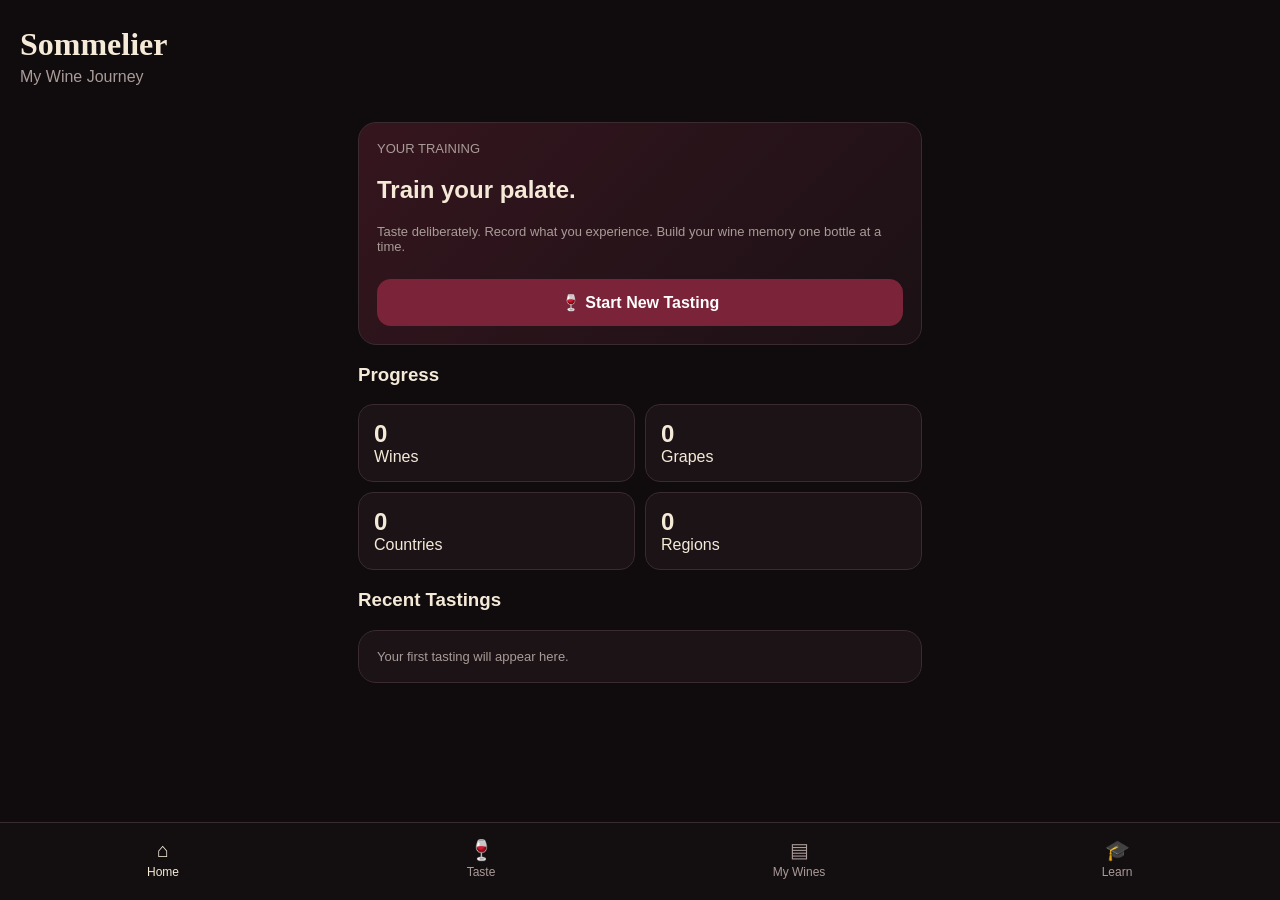
==== index.html @ 561cbd25 "Create Sommelier V0.1" ====
<!DOCTYPE html>
<html lang="en">
<head>
<meta charset="UTF-8">
<meta name="viewport" content="width=device-width, initial-scale=1.0">
<meta name="theme-color" content="#160d10">

<title>Sommelier</title>

<style>
:root {
  --bg:#100b0d;
  --card:#1b1316;
  --card2:#24191d;
  --wine:#7b2338;
  --wine2:#a13a55;
  --cream:#f5ead8;
  --muted:#a99b98;
  --line:#392b30;
  --green:#79966d;
}

* {
  box-sizing:border-box;
}

body {
  margin:0;
  font-family:Arial, sans-serif;
  background:var(--bg);
  color:var(--cream);
  padding-bottom:90px;
}

header {
  padding:26px 20px 12px;
}

h1 {
  margin:0;
  font-family:Georgia, serif;
  font-size:32px;
}

.subtitle {
  color:var(--muted);
  margin-top:5px;
}

.page {
  display:none;
  padding:10px 18px;
  max-width:600px;
  margin:auto;
}

.page.active {
  display:block;
}

.card {
  background:var(--card);
  border:1px solid var(--line);
  border-radius:18px;
  padding:18px;
  margin:14px 0;
}

.hero {
  background:linear-gradient(135deg,#35151e,#1b1115);
}

button {
  border:none;
  border-radius:14px;
  padding:14px 16px;
  font-size:16px;
  cursor:pointer;
}

.primary {
  width:100%;
  background:var(--wine);
  color:white;
  font-weight:bold;
  margin-top:12px;
}

.secondary {
  width:100%;
  background:var(--card2);
  color:var(--cream);
  border:1px solid var(--line);
  margin-top:8px;
}

.stats {
  display:grid;
  grid-template-columns:1fr 1fr;
  gap:10px;
}

.stat {
  background:var(--card);
  padding:15px;
  border-radius:15px;
  border:1px solid var(--line);
}

.stat strong {
  font-size:24px;
  display:block;
}

label {
  display:block;
  color:var(--muted);
  margin-top:14px;
  margin-bottom:6px;
  font-size:13px;
}

input, textarea, select {
  width:100%;
  padding:13px;
  background:#130e10;
  border:1px solid var(--line);
  color:var(--cream);
  border-radius:12px;
  font-size:16px;
}

textarea {
  min-height:80px;
}

.chips {
  display:flex;
  flex-wrap:wrap;
  gap:8px;
}

.chip {
  background:var(--card2);
  border:1px solid var(--line);
  color:var(--cream);
  padding:9px 12px;
  border-radius:30px;
  font-size:14px;
}

.chip.selected {
  background:var(--wine);
  border-color:var(--wine2);
}

.sectionTitle {
  font-family:Georgia,serif;
  font-size:23px;
  margin:15px 0 5px;
}

.small {
  color:var(--muted);
  font-size:13px;
}

.progress {
  display:flex;
  justify-content:space-between;
  font-size:11px;
  color:var(--muted);
  margin-bottom:14px;
}

.progress .current {
  color:var(--cream);
  font-weight:bold;
}

.step {
  display:none;
}

.step.active {
  display:block;
}

.navButtons {
  display:flex;
  gap:10px;
  margin-top:20px;
}

.navButtons button {
  flex:1;
}

.wineCard {
  padding:15px;
  border-bottom:1px solid var(--line);
}

.wineCard:last-child {
  border-bottom:none;
}

.rating {
  color:#e7c56a;
  letter-spacing:2px;
}

.bottomNav {
  position:fixed;
  bottom:0;
  left:0;
  right:0;
  background:#130e10;
  border-top:1px solid var(--line);
  display:grid;
  grid-template-columns:repeat(4,1fr);
  padding:8px 4px 14px;
  z-index:100;
}

.bottomNav button {
  background:none;
  color:var(--muted);
  padding:7px 2px;
  font-size:12px;
}

.bottomNav button.active {
  color:var(--cream);
}

.icon {
  display:block;
  font-size:20px;
  margin-bottom:3px;
}

.learnItem {
  background:var(--card);
  border:1px solid var(--line);
  padding:16px;
  border-radius:14px;
  margin:10px 0;
}

details summary {
  cursor:pointer;
  font-weight:bold;
}

details p {
  color:#d3c6c2;
  line-height:1.5;
}

hr {
  border:0;
  border-top:1px solid var(--line);
  margin:20px 0;
}
</style>
</head>

<body>

<header>
  <h1>Sommelier</h1>
  <div class="subtitle">My Wine Journey</div>
</header>

<!-- HOME -->

<section id="home" class="page active">

  <div class="card hero">
    <div class="small">YOUR TRAINING</div>
    <h2>Train your palate.</h2>
    <p class="small">
      Taste deliberately. Record what you experience.
      Build your wine memory one bottle at a time.
    </p>

    <button class="primary" onclick="startTasting()">
      🍷 Start New Tasting
    </button>
  </div>

  <h3>Progress</h3>

  <div class="stats">
    <div class="stat">
      <strong id="wineCount">0</strong>
      Wines
    </div>

    <div class="stat">
      <strong id="grapeCount">0</strong>
      Grapes
    </div>

    <div class="stat">
      <strong id="countryCount">0</strong>
      Countries
    </div>

    <div class="stat">
      <strong id="regionCount">0</strong>
      Regions
    </div>
  </div>

  <h3>Recent Tastings</h3>

  <div id="recentWines" class="card">
    <div class="small">Your first tasting will appear here.</div>
  </div>

</section>

<!-- TASTING -->

<section id="tasting" class="page">

<div class="progress">
  <span id="p0">Bottle</span>
  <span id="p1">Look</span>
  <span id="p2">Nose</span>
  <span id="p3">Palate</span>
  <span id="p4">Conclusion</span>
</div>

<!-- STEP 0 -->

<div class="step" id="step0">

<div class="sectionTitle">The Bottle</div>
<p class="small">Record what you know about the wine.</p>

<label>Wine Name</label>
<input id="wineName">

<label>Producer</label>
<input id="producer">

<label>Vintage</label>
<input id="vintage" inputmode="numeric">

<label>Country</label>
<input id="country">

<label>Region</label>
<input id="region">

<label>Grape Variety</label>
<input id="grape">

<label>Price</label>
<input id="price">

<label>Date Tasted</label>
<input id="date" type="date">

<div class="navButtons">
<button class="primary" onclick="nextStep()">Continue →</button>
</div>

</div>

<!-- LOOK -->

<div class="step" id="step1">

<div class="sectionTitle">Look 👁️</div>
<p class="small">Use a white background and tilt the glass.</p>

<label>Wine Type</label>
<div class="chips" data-field="type">
<button class="chip">Red</button>
<button class="chip">White</button>
<button class="chip">Rosé</button>
</div>

<label>Clarity</label>
<div class="chips" data-field="clarity">
<button class="chip">Clear</button>
<button class="chip">Hazy</button>
</div>

<label>Intensity</label>
<div class="chips" data-field="appearanceIntensity">
<button class="chip">Pale</button>
<button class="chip">Medium</button>
<button class="chip">Deep</button>
</div>

<label>Colour</label>
<input id="colour" placeholder="Ruby, garnet, lemon, gold...">

<label>Your observations</label>
<textarea id="lookNotes"></textarea>

<div class="navButtons">
<button class="secondary" onclick="previousStep()">← Back</button>
<button class="primary" onclick="nextStep()">Nose →</button>
</div>

</div>

<!-- NOSE -->

<div class="step" id="step2">

<div class="sectionTitle">Nose 👃</div>

<p class="small">
Smell before swirling. Then swirl and smell again.
Work broad → specific.
</p>

<label>Condition</label>
<div class="chips" data-field="condition">
<button class="chip">Clean</button>
<button class="chip">Fault suspected</button>
</div>

<label>Aroma Intensity</label>
<div class="chips" data-field="noseIntensity">
<button class="chip">Light</button>
<button class="chip">Medium</button>
<button class="chip">Pronounced</button>
</div>

<hr>

<details open class="learnItem">
<summary>🍋 Citrus</summary>
<div class="chips multi">
<button class="chip">Lemon</button>
<button class="chip">Lime</button>
<button class="chip">Grapefruit</button>
<button class="chip">Orange</button>
</div>
</details>

<details class="learnItem">
<summary>🍎 Green Fruit</summary>
<div class="chips multi">
<button class="chip">Apple</button>
<button class="chip">Pear</button>
<button class="chip">Gooseberry</button>
</div>
</details>

<details class="learnItem">
<summary>🍑 Stone Fruit</summary>
<div class="chips multi">
<button class="chip">Peach</button>
<button class="chip">Apricot</button>
<button class="chip">Nectarine</button>
</div>
</details>

<details class="learnItem">
<summary>🥭 Tropical Fruit</summary>
<div class="chips multi">
<button class="chip">Pineapple</button>
<button class="chip">Mango</button>
<button class="chip">Passion Fruit</button>
<button class="chip">Banana</button>
</div>
</details>

<details class="learnItem">
<summary>🍓 Red Fruit</summary>
<div class="chips multi">
<button class="chip">Strawberry</button>
<button class="chip">Raspberry</button>
<button class="chip">Red Cherry</button>
<button class="chip">Cranberry</button>
</div>
</details>

<details class="learnItem">
<summary>🫐 Black Fruit</summary>
<div class="chips multi">
<button class="chip">Blackberry</button>
<button class="chip">Black Cherry</button>
<button class="chip">Blackcurrant</button>
<button class="chip">Plum</button>
</div>
</details>

<details class="learnItem">
<summary>🌹 Floral</summary>
<div class="chips multi">
<button class="chip">Blossom</button>
<button class="chip">Rose</button>
<button class="chip">Violet</button>
</div>
</details>

<details class="learnItem">
<summary>🌿 Herbal / Vegetal</summary>
<div class="chips multi">
<button class="chip">Grass</button>
<button class="chip">Mint</button>
<button class="chip">Eucalyptus</button>
<button class="chip">Bell Pepper</button>
</div>
</details>

<details class="learnItem">
<summary>🪵 Oak / Spice</summary>
<div class="chips multi">
<button class="chip">Vanilla</button>
<button class="chip">Toast</button>
<button class="chip">Cedar</button>
<button class="chip">Smoke</button>
<button class="chip">Coconut</button>
<button class="chip">Pepper</button>
<button class="chip">Clove</button>
</div>
</details>

<label>Additional aromas</label>
<input id="customAromas" placeholder="Leather, tobacco, mushroom...">

<div class="navButtons">
<button class="secondary" onclick="previousStep()">← Look</button>
<button class="primary" onclick="nextStep()">Palate →</button>
</div>

</div>

<!-- PALATE -->

<div class="step" id="step3">

<div class="sectionTitle">Palate 👅</div>

<p class="small">
Take a small sip and move the wine around your mouth.
Focus on structure before flavour.
</p>

<div id="palateFields"></div>

<label>Flavours / Notes</label>
<textarea id="palateNotes"></textarea>

<div class="navButtons">
<button class="secondary" onclick="previousStep()">← Nose</button>
<button class="primary" onclick="nextStep()">Conclusion →</button>
</div>

</div>

<!-- CONCLUSION -->

<div class="step" id="step4">

<div class="sectionTitle">Conclusion 🎓</div>

<label>Food Pairing</label>
<input id="pairing" placeholder="What would you serve with it?">

<label>Why does the pairing work?</label>
<textarea id="pairingWhy"></textarea>

<label>What 2–3 clues would help you recognize this wine again?</label>
<textarea id="memoryClues"></textarea>

<label>Personal Rating</label>

<div class="chips" data-field="rating">
<button class="chip">1</button>
<button class="chip">2</button>
<button class="chip">3</button>
<button class="chip">4</button>
<button class="chip">5</button>
</div>

<label>Would you buy it again?</label>

<div class="chips" data-field="buyAgain">
<button class="chip">Yes</button>
<button class="chip">Maybe</button>
<button class="chip">No</button>
</div>

<label>Final Notes</label>
<textarea id="finalNotes"></textarea>

<div class="navButtons">
<button class="secondary" onclick="previousStep()">← Palate</button>
<button class="primary" onclick="saveTasting()">Save Tasting ✓</button>
</div>

</div>

</section>

<!-- MY WINES -->

<section id="wines" class="page">

<div class="sectionTitle">My Wines</div>

<input id="searchWine"
placeholder="Search wines..."
oninput="renderWines()">

<div id="wineList" class="card"></div>

</section>

<!-- LEARN -->

<section id="learn" class="page">

<div class="sectionTitle">Learn</div>
<p class="small">Your pocket sommelier reference.</p>

<details class="learnItem">
<summary>👁️ Appearance Guide</summary>
<p>
White: Lemon-green → Lemon → Gold → Amber → Brown
</p>
<p>
Red: Purple → Ruby → Garnet → Tawny → Brown
</p>
<p>
Rosé: Pink → Salmon → Orange
</p>
</details>

<details class="learnItem">
<summary>👃 How to Smell Wine</summary>
<p>
Smell first without swirling. Then swirl gently and smell again.
Start broad: fruit, floral, herbal, spice, oak, earth.
Only then become specific.
</p>
</details>

<details class="learnItem">
<summary>👅 Acidity</summary>
<p>
Acidity creates freshness and makes your mouth water.
Pay attention to salivation after swallowing or spitting.
</p>
</details>

<details class="learnItem">
<summary>🍂 Tannin</summary>
<p>
Tannin creates a drying or gripping sensation on your gums,
tongue and cheeks. It is especially important in red wine.
</p>
</details>

<details class="learnItem">
<summary>⚖️ Body</summary>
<p>
Body is the overall weight and texture of wine.
Think of the difference between skim milk, whole milk and cream.
</p>
</details>

<details class="learnItem">
<summary>🍽️ Food Pairing</summary>
<p>
Acidic food generally needs an equally acidic wine.
Sweet wine should generally be at least as sweet as the dessert.
Salt can soften the perception of tannin.
High alcohol can intensify spicy heat.
</p>
</details>

<details class="learnItem">
<summary>🎯 Training Rule</summary>
<p>
Taste first. Write your observations.
Only afterward research the wine.
Never let someone else's tasting notes tell you what you should smell.
</p>
</details>

</section>

<!-- NAV -->

<nav class="bottomNav">

<button onclick="showPage('home',this)" class="active">
<span class="icon">⌂</span>
Home
</button>

<button onclick="startTasting()">
<span class="icon">🍷</span>
Taste
</button>

<button onclick="showPage('wines',this)">
<span class="icon">▤</span>
My Wines
</button>

<button onclick="showPage('learn',this)">
<span class="icon">🎓</span>
Learn
</button>

</nav>

<script>

let currentStep = 0;
let selections = {};
let aromas = [];

const palateOptions = {
  Sweetness:["Dry","Off-dry","Medium","Sweet"],
  Acidity:["Low","Medium-","Medium","Medium+","High"],
  Tannin:["Low","Medium-","Medium","Medium+","High"],
  Alcohol:["Low","Medium","High"],
  Body:["Light","Medium-","Medium","Medium+","Full"],
  "Flavor Intensity":["Light","Medium","Pronounced"],
  Finish:["Short","Medium","Long"]
};

function buildPalate(){

  const container = document.getElementById("palateFields");

  Object.entries(palateOptions).forEach(([field,options])=>{

    const label = document.createElement("label");
    label.textContent = field;

    const chips = document.createElement("div");
    chips.className = "chips";
    chips.dataset.field = field;

    options.forEach(option=>{

      const button = document.createElement("button");

      button.className = "chip";
      button.textContent = option;

      chips.appendChild(button);

    });

    container.appendChild(label);
    container.appendChild(chips);

  });

}

buildPalate();

document.addEventListener("click",function(e){

  if(!e.target.classList.contains("chip")) return;

  e.preventDefault();

  const chip = e.target;
  const group = chip.parentElement;

  if(group.classList.contains("multi")){

    chip.classList.toggle("selected");

    const value = chip.textContent;

    if(chip.classList.contains("selected")){
      if(!aromas.includes(value)) aromas.push(value);
    } else {
      aromas = aromas.filter(a=>a!==value);
    }

  } else {

    group.querySelectorAll(".chip").forEach(c=>{
      c.classList.remove("selected");
    });

    chip.classList.add("selected");

    if(group.dataset.field){
      selections[group.dataset.field] = chip.textContent;
    }

  }

});

function showPage(id,button){

  document.querySelectorAll(".page").forEach(p=>{
    p.classList.remove("active");
  });

  document.getElementById(id).classList.add("active");

  document.querySelectorAll(".bottomNav button").forEach(b=>{
    b.classList.remove("active");
  });

  if(button) button.classList.add("active");

  if(id==="wines") renderWines();

  window.scrollTo(0,0);
}

function startTasting(){

  showPage("tasting");

  currentStep = 0;

  showStep();

}

function showStep(){

  document.querySelectorAll(".step").forEach(s=>{
    s.classList.remove("active");
  });

  document.getElementById("step"+currentStep).classList.add("active");

  for(let i=0;i<5;i++){
    document.getElementById("p"+i).classList.remove("current");
  }

  document.getElementById("p"+currentStep).classList.add("current");

  window.scrollTo(0,0);
}

function nextStep(){

  if(currentStep<4){
    currentStep++;
    showStep();
  }

}

function previousStep(){

  if(currentStep>0){
    currentStep--;
    showStep();
  }

}

function value(id){
  return document.getElementById(id)?.value || "";
}

function saveTasting(){

  const wine = {

    id:Date.now(),

    wine:value("wineName"),
    producer:value("producer"),
    vintage:value("vintage"),
    country:value("country"),
    region:value("region"),
    grape:value("grape"),
    price:value("price"),

    type:selections.type || "",
    clarity:selections.clarity || "",
    appearanceIntensity:selections.appearanceIntensity || "",
    colour:value("colour"),

    condition:selections.condition || "",
    noseIntensity:selections.noseIntensity || "",

    aromas:[...aromas],

    sweetness:selections.Sweetness || "",
    acidity:selections.Acidity || "",
    tannin:selections.Tannin || "",
    alcohol:selections.Alcohol || "",
    body:selections.Body || "",
    finish:selections.Finish || "",

    pairing:value("pairing"),
    pairingWhy:value("pairingWhy"),
    memory:value("memoryClues"),

    rating:selections.rating || "",
    buyAgain:selections.buyAgain || "",

    notes:value("finalNotes"),

    date:value("date") || new Date().toISOString().slice(0,10)

  };

  const wines = JSON.parse(localStorage.getItem("sommelierWines") || "[]");

  wines.unshift(wine);

  localStorage.setItem("sommelierWines",JSON.stringify(wines));

  alert("🍷 Tasting saved!");

  resetTasting();

  updateDashboard();

  showPage("wines");

}

function resetTasting(){

  document.querySelectorAll("input,textarea").forEach(i=>{
    if(i.id!=="searchWine") i.value="";
  });

  document.querySelectorAll(".chip").forEach(c=>{
    c.classList.remove("selected");
  });

  selections={};
  aromas=[];

}

function renderWines(){

  const wines = JSON.parse(localStorage.getItem("sommelierWines") || "[]");

  const search = (document.getElementById("searchWine")?.value || "").toLowerCase();

  const filtered = wines.filter(w=>
    JSON.stringify(w).toLowerCase().includes(search)
  );

  const list = document.getElementById("wineList");

  if(!filtered.length){

    list.innerHTML =
    '<div class="small">No wines recorded yet.</div>';

    return;

  }

  list.innerHTML = filtered.map(w=>`

  <div class="wineCard">

    <strong>${w.wine || "Unnamed Wine"}</strong>

    <div class="small">
    ${w.producer || ""}
    ${w.vintage ? " • "+w.vintage : ""}
    </div>

    <div class="small">
    ${w.country || ""}
    ${w.region ? " • "+w.region : ""}
    </div>

    <div class="small">
    ${w.grape || ""}
    </div>

    <div class="rating">
    ${"★".repeat(Number(w.rating)||0)}
    </div>

  </div>

  `).join("");

}

function updateDashboard(){

  const wines = JSON.parse(localStorage.getItem("sommelierWines") || "[]");

  document.getElementById("wineCount").textContent = wines.length;

  document.getElementById("grapeCount").textContent =
  new Set(wines.map(w=>w.grape).filter(Boolean)).size;

  document.getElementById("countryCount").textContent =
  new Set(wines.map(w=>w.country).filter(Boolean)).size;

  document.getElementById("regionCount").textContent =
  new Set(wines.map(w=>w.region).filter(Boolean)).size;

  const recent = wines.slice(0,3);

  const container = document.getElementById("recentWines");

  if(!recent.length) return;

  container.innerHTML = recent.map(w=>`

  <div class="wineCard">

  <strong>${w.wine || "Unnamed Wine"}</strong>

  <div class="small">
  ${w.producer || ""}
  ${w.vintage ? " • "+w.vintage : ""}
  </div>

  </div>

  `).join("");

}

updateDashboard();

document.getElementById("date").value =
new Date().toISOString().slice(0,10);

</script>

</body
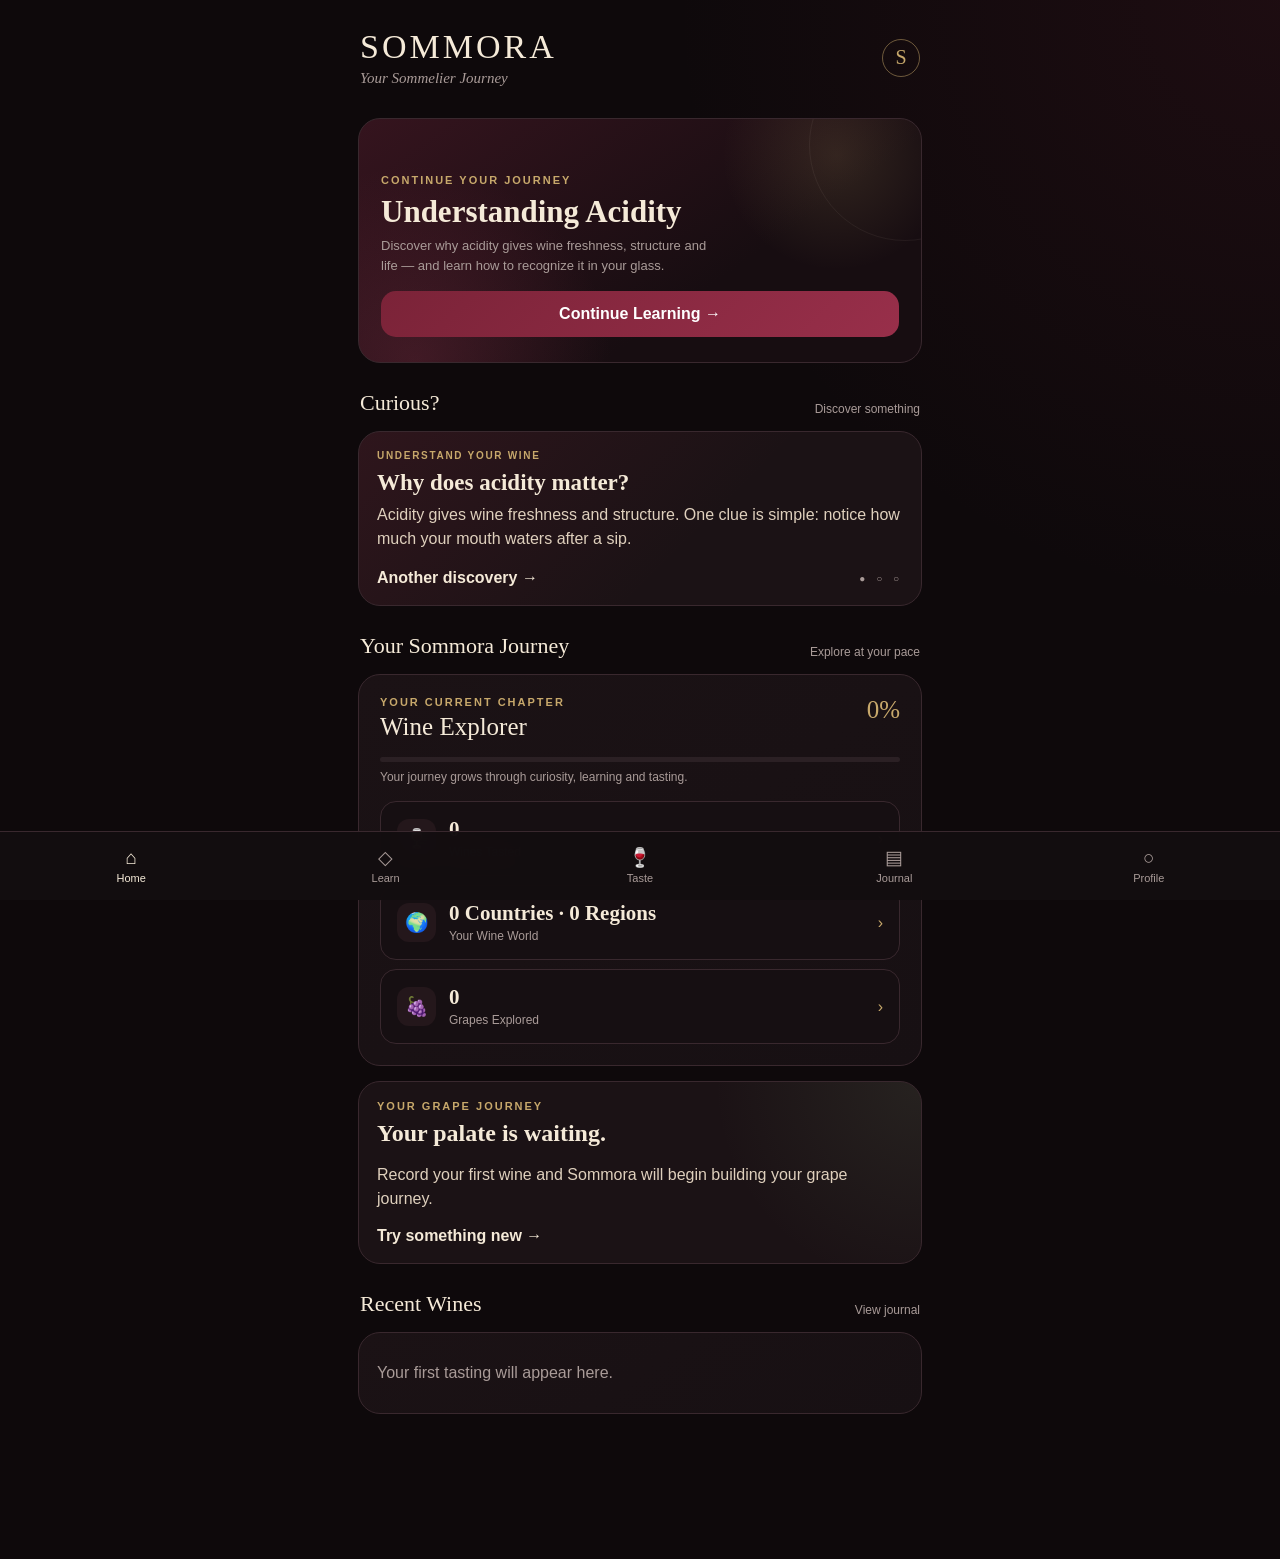
==== commit d65b46b6: "v.02 home redesign" ====
--- a/index.html
+++ b/index.html
@@ -2,117 +2,384 @@
 <html lang="en">
 <head>
 <meta charset="UTF-8">
-<meta name="viewport" content="width=device-width, initial-scale=1.0">
-<meta name="theme-color" content="#160d10">
-
-<title>Sommelier</title>
+<meta name="viewport" content="width=device-width, initial-scale=1.0, viewport-fit=cover">
+<meta name="theme-color" content="#0e090b">
+
+<title>Sommora — Your Sommelier Journey</title>
 
 <style>
-:root {
-  --bg:#100b0d;
-  --card:#1b1316;
-  --card2:#24191d;
+:root{
+  --bg:#0e090b;
+  --bg2:#160d10;
+  --card:#1b1215;
+  --card2:#24171b;
   --wine:#7b2338;
-  --wine2:#a13a55;
+  --wine2:#a33b56;
   --cream:#f5ead8;
+  --cream2:#dfd0bd;
   --muted:#a99b98;
-  --line:#392b30;
+  --line:#39282e;
+  --gold:#c7a86b;
   --green:#79966d;
 }
 
-* {
+*{
   box-sizing:border-box;
-}
-
-body {
+  -webkit-tap-highlight-color:transparent;
+}
+
+html{
+  scroll-behavior:smooth;
+}
+
+body{
   margin:0;
-  font-family:Arial, sans-serif;
-  background:var(--bg);
+  font-family:Arial,sans-serif;
+  background:
+    radial-gradient(circle at top right,rgba(123,35,56,.14),transparent 30%),
+    var(--bg);
   color:var(--cream);
-  padding-bottom:90px;
-}
-
-header {
-  padding:26px 20px 12px;
-}
-
-h1 {
-  margin:0;
-  font-family:Georgia, serif;
-  font-size:32px;
-}
-
-.subtitle {
-  color:var(--muted);
-  margin-top:5px;
-}
-
-.page {
-  display:none;
-  padding:10px 18px;
+  padding-bottom:105px;
+}
+
+button,input,textarea,select{
+  font:inherit;
+}
+
+button{
+  cursor:pointer;
+}
+
+header{
   max-width:600px;
   margin:auto;
-}
-
-.page.active {
+  padding:28px 20px 8px;
+}
+
+.brand{
+  display:flex;
+  justify-content:space-between;
+  align-items:center;
+}
+
+.brandName{
+  margin:0;
+  font-family:Georgia,serif;
+  font-size:34px;
+  font-weight:500;
+  letter-spacing:3px;
+}
+
+.brandMark{
+  width:38px;
+  height:38px;
+  border-radius:50%;
+  border:1px solid rgba(199,168,107,.5);
+  display:flex;
+  align-items:center;
+  justify-content:center;
+  color:var(--gold);
+  font-family:Georgia,serif;
+  font-size:20px;
+}
+
+.subtitle{
+  color:var(--muted);
+  margin-top:4px;
+  font-family:Georgia,serif;
+  font-style:italic;
+  font-size:15px;
+}
+
+.page{
+  display:none;
+  padding:8px 18px 25px;
+  max-width:600px;
+  margin:auto;
+}
+
+.page.active{
   display:block;
 }
 
-.card {
-  background:var(--card);
+.card{
+  background:linear-gradient(145deg,var(--card),#171013);
   border:1px solid var(--line);
-  border-radius:18px;
+  border-radius:22px;
   padding:18px;
-  margin:14px 0;
-}
-
-.hero {
-  background:linear-gradient(135deg,#35151e,#1b1115);
-}
-
-button {
+  margin:15px 0;
+}
+
+.hero{
+  position:relative;
+  overflow:hidden;
+  min-height:245px;
+  padding:25px 22px;
+  display:flex;
+  flex-direction:column;
+  justify-content:flex-end;
+  background:
+    radial-gradient(circle at 85% 15%,rgba(199,168,107,.15),transparent 22%),
+    radial-gradient(circle at 10% 100%,rgba(161,58,85,.25),transparent 35%),
+    linear-gradient(145deg,#35141e,#170d11 65%);
+}
+
+.hero:after{
+  content:"";
+  position:absolute;
+  width:190px;
+  height:190px;
+  border:1px solid rgba(245,234,216,.06);
+  border-radius:50%;
+  right:-80px;
+  top:-70px;
+}
+
+.eyebrow{
+  color:var(--gold);
+  font-size:11px;
+  letter-spacing:2px;
+  text-transform:uppercase;
+  font-weight:bold;
+}
+
+.hero h2{
+  font-family:Georgia,serif;
+  font-size:31px;
+  line-height:1.08;
+  margin:9px 0 8px;
+  max-width:310px;
+}
+
+.hero p{
+  max-width:330px;
+  line-height:1.5;
+  margin:0;
+}
+
+.primary{
   border:none;
-  border-radius:14px;
-  padding:14px 16px;
-  font-size:16px;
-  cursor:pointer;
-}
-
-.primary {
   width:100%;
-  background:var(--wine);
+  background:linear-gradient(135deg,var(--wine),#982f4a);
   color:white;
   font-weight:bold;
-  margin-top:12px;
-}
-
-.secondary {
+  border-radius:15px;
+  padding:14px 16px;
+  margin-top:16px;
+}
+
+.secondary{
+  border:1px solid var(--line);
   width:100%;
   background:var(--card2);
   color:var(--cream);
+  border-radius:15px;
+  padding:14px 16px;
+  margin-top:9px;
+}
+
+.textButton{
+  border:0;
+  background:none;
+  color:var(--cream);
+  padding:0;
+  font-weight:bold;
+}
+
+.sectionHeading{
+  display:flex;
+  justify-content:space-between;
+  align-items:flex-end;
+  margin:27px 2px 10px;
+}
+
+.sectionHeading h3{
+  font-family:Georgia,serif;
+  font-size:22px;
+  font-weight:500;
+  margin:0;
+}
+
+.sectionHeading span{
+  color:var(--muted);
+  font-size:12px;
+}
+
+.curiosityCard{
+  position:relative;
+  overflow:hidden;
+  background:
+    linear-gradient(135deg,rgba(123,35,56,.20),transparent 60%),
+    var(--card);
+}
+
+.curiosityType{
+  color:var(--gold);
+  text-transform:uppercase;
+  letter-spacing:1.7px;
+  font-size:10px;
+  font-weight:bold;
+}
+
+.curiosityCard h3{
+  font-family:Georgia,serif;
+  font-size:23px;
+  margin:9px 0 7px;
+}
+
+.curiosityCard p{
+  color:var(--cream2);
+  line-height:1.5;
+  margin:0;
+}
+
+.curiosityFooter{
+  display:flex;
+  justify-content:space-between;
+  align-items:center;
+  margin-top:18px;
+}
+
+.curiosityDots{
+  color:var(--muted);
+  letter-spacing:4px;
+  font-size:10px;
+}
+
+.journeyCard{
+  padding:21px;
+}
+
+.levelRow{
+  display:flex;
+  justify-content:space-between;
+  align-items:flex-start;
+  gap:15px;
+}
+
+.levelName{
+  font-family:Georgia,serif;
+  font-size:25px;
+  margin-top:5px;
+}
+
+.levelPercent{
+  color:var(--gold);
+  font-family:Georgia,serif;
+  font-size:25px;
+}
+
+.progressBar{
+  height:5px;
+  background:#2b2024;
+  border-radius:10px;
+  overflow:hidden;
+  margin:16px 0 8px;
+}
+
+.progressFill{
+  height:100%;
+  background:linear-gradient(90deg,var(--wine),var(--gold));
+  width:0%;
+  border-radius:10px;
+  transition:.4s;
+}
+
+.journeyHint{
+  color:var(--muted);
+  font-size:12px;
+}
+
+.journeyStats{
+  display:grid;
+  grid-template-columns:1fr;
+  gap:9px;
+  margin-top:17px;
+}
+
+.journeyStat{
+  display:flex;
+  align-items:center;
+  justify-content:space-between;
+  text-align:left;
+  background:#160f12;
+  color:var(--cream);
   border:1px solid var(--line);
-  margin-top:8px;
-}
-
-.stats {
-  display:grid;
-  grid-template-columns:1fr 1fr;
-  gap:10px;
-}
-
-.stat {
-  background:var(--card);
-  padding:15px;
-  border-radius:15px;
-  border:1px solid var(--line);
-}
-
-.stat strong {
+  border-radius:16px;
+  padding:15px 16px;
+}
+
+.statLeft{
+  display:flex;
+  align-items:center;
+  gap:13px;
+}
+
+.statIcon{
+  width:39px;
+  height:39px;
+  display:flex;
+  align-items:center;
+  justify-content:center;
+  border-radius:12px;
+  background:var(--card2);
+  font-size:19px;
+}
+
+.statNumber{
+  display:block;
+  font-family:Georgia,serif;
+  font-size:21px;
+}
+
+.statLabel{
+  color:var(--muted);
+  font-size:12px;
+  margin-top:2px;
+}
+
+.statArrow{
+  color:var(--gold);
+}
+
+.grapeJourney{
+  background:
+    radial-gradient(circle at 100% 0,rgba(121,150,109,.12),transparent 35%),
+    var(--card);
+}
+
+.grapeJourney h3{
+  font-family:Georgia,serif;
   font-size:24px;
-  display:block;
-}
-
-label {
+  margin:8px 0;
+}
+
+.grapeJourney p{
+  color:var(--cream2);
+  line-height:1.5;
+}
+
+.recentRow{
+  padding:14px 0;
+  border-bottom:1px solid var(--line);
+}
+
+.recentRow:last-child{
+  border-bottom:none;
+}
+
+.small{
+  color:var(--muted);
+  font-size:13px;
+}
+
+.sectionTitle{
+  font-family:Georgia,serif;
+  font-size:27px;
+  margin:15px 0 5px;
+}
+
+label{
   display:block;
   color:var(--muted);
   margin-top:14px;
@@ -120,7 +387,7 @@
   font-size:13px;
 }
 
-input, textarea, select {
+input,textarea,select{
   width:100%;
   padding:13px;
   background:#130e10;
@@ -130,17 +397,17 @@
   font-size:16px;
 }
 
-textarea {
+textarea{
   min-height:80px;
 }
 
-.chips {
+.chips{
   display:flex;
   flex-wrap:wrap;
   gap:8px;
 }
 
-.chip {
+.chip{
   background:var(--card2);
   border:1px solid var(--line);
   color:var(--cream);
@@ -149,23 +416,12 @@
   font-size:14px;
 }
 
-.chip.selected {
+.chip.selected{
   background:var(--wine);
   border-color:var(--wine2);
 }
 
-.sectionTitle {
-  font-family:Georgia,serif;
-  font-size:23px;
-  margin:15px 0 5px;
-}
-
-.small {
-  color:var(--muted);
-  font-size:13px;
-}
-
-.progress {
+.progress{
   display:flex;
   justify-content:space-between;
   font-size:11px;
@@ -173,74 +429,44 @@
   margin-bottom:14px;
 }
 
-.progress .current {
+.progress .current{
   color:var(--cream);
   font-weight:bold;
 }
 
-.step {
+.step{
   display:none;
 }
 
-.step.active {
+.step.active{
   display:block;
 }
 
-.navButtons {
+.navButtons{
   display:flex;
   gap:10px;
   margin-top:20px;
 }
 
-.navButtons button {
+.navButtons button{
   flex:1;
 }
 
-.wineCard {
+.wineCard{
   padding:15px;
   border-bottom:1px solid var(--line);
 }
 
-.wineCard:last-child {
+.wineCard:last-child{
   border-bottom:none;
 }
 
-.rating {
+.rating{
   color:#e7c56a;
   letter-spacing:2px;
 }
 
-.bottomNav {
-  position:fixed;
-  bottom:0;
-  left:0;
-  right:0;
-  background:#130e10;
-  border-top:1px solid var(--line);
-  display:grid;
-  grid-template-columns:repeat(4,1fr);
-  padding:8px 4px 14px;
-  z-index:100;
-}
-
-.bottomNav button {
-  background:none;
-  color:var(--muted);
-  padding:7px 2px;
-  font-size:12px;
-}
-
-.bottomNav button.active {
-  color:var(--cream);
-}
-
-.icon {
-  display:block;
-  font-size:20px;
-  margin-bottom:3px;
-}
-
-.learnItem {
+.learnItem{
   background:var(--card);
   border:1px solid var(--line);
   padding:16px;
@@ -248,29 +474,95 @@
   margin:10px 0;
 }
 
-details summary {
+details summary{
   cursor:pointer;
   font-weight:bold;
 }
 
-details p {
+details p{
   color:#d3c6c2;
   line-height:1.5;
 }
 
-hr {
+hr{
   border:0;
   border-top:1px solid var(--line);
   margin:20px 0;
 }
+
+.emptyState{
+  color:var(--muted);
+  padding:10px 0;
+  line-height:1.5;
+}
+
+.bottomNav{
+  position:fixed;
+  bottom:0;
+  left:0;
+  right:0;
+  background:rgba(19,14,16,.97);
+  backdrop-filter:blur(16px);
+  border-top:1px solid var(--line);
+  display:grid;
+  grid-template-columns:repeat(5,1fr);
+  padding:8px 4px calc(10px + env(safe-area-inset-bottom));
+  z-index:100;
+}
+
+.bottomNav button{
+  border:none;
+  background:none;
+  color:var(--muted);
+  padding:6px 2px;
+  font-size:11px;
+}
+
+.bottomNav button.active{
+  color:var(--cream);
+}
+
+.icon{
+  display:block;
+  font-size:19px;
+  margin-bottom:3px;
+}
+
+.placeholderPage{
+  padding:25px 0;
+}
+
+.placeholderPage .card{
+  text-align:center;
+  padding:30px 20px;
+}
+
+.help{
+  display:inline-flex;
+  align-items:center;
+  justify-content:center;
+  width:18px;
+  height:18px;
+  margin-left:5px;
+  border:1px solid var(--muted);
+  border-radius:50%;
+  color:var(--muted);
+  font-size:11px;
+  vertical-align:middle;
+}
 </style>
 </head>
 
 <body>
 
 <header>
-  <h1>Sommelier</h1>
-  <div class="subtitle">My Wine Journey</div>
+  <div class="brand">
+    <div>
+      <h1 class="brandName">SOMMORA</h1>
+      <div class="subtitle">Your Sommelier Journey</div>
+    </div>
+    <div class="brandMark">S</div>
+  </div>
 </header>
 
 <!-- HOME -->
@@ -278,46 +570,119 @@
 <section id="home" class="page active">
 
   <div class="card hero">
-    <div class="small">YOUR TRAINING</div>
-    <h2>Train your palate.</h2>
+    <div class="eyebrow">Continue your journey</div>
+    <h2>Understanding Acidity</h2>
     <p class="small">
-      Taste deliberately. Record what you experience.
-      Build your wine memory one bottle at a time.
+      Discover why acidity gives wine freshness, structure and life —
+      and learn how to recognize it in your glass.
     </p>
 
-    <button class="primary" onclick="startTasting()">
-      🍷 Start New Tasting
+    <button class="primary" onclick="showPage('learn',getNavButton('learn'))">
+      Continue Learning →
     </button>
   </div>
 
-  <h3>Progress</h3>
-
-  <div class="stats">
-    <div class="stat">
-      <strong id="wineCount">0</strong>
-      Wines
-    </div>
-
-    <div class="stat">
-      <strong id="grapeCount">0</strong>
-      Grapes
-    </div>
-
-    <div class="stat">
-      <strong id="countryCount">0</strong>
-      Countries
-    </div>
-
-    <div class="stat">
-      <strong id="regionCount">0</strong>
-      Regions
+  <div class="sectionHeading">
+    <h3>Curious?</h3>
+    <span>Discover something</span>
+  </div>
+
+  <div class="card curiosityCard" onclick="nextCuriosity()">
+    <div id="curiosityType" class="curiosityType"></div>
+    <h3 id="curiosityTitle"></h3>
+    <p id="curiosityText"></p>
+
+    <div class="curiosityFooter">
+      <button class="textButton">Another discovery →</button>
+      <div class="curiosityDots">● ○ ○</div>
     </div>
   </div>
 
-  <h3>Recent Tastings</h3>
+  <div class="sectionHeading">
+    <h3>Your Sommora Journey</h3>
+    <span>Explore at your pace</span>
+  </div>
+
+  <div class="card journeyCard">
+
+    <div class="levelRow">
+      <div>
+        <div class="eyebrow">Your current chapter</div>
+        <div id="levelName" class="levelName">Wine Explorer</div>
+      </div>
+
+      <div id="journeyPercent" class="levelPercent">0%</div>
+    </div>
+
+    <div class="progressBar">
+      <div id="journeyProgress" class="progressFill"></div>
+    </div>
+
+    <div class="journeyHint">
+      Your journey grows through curiosity, learning and tasting.
+    </div>
+
+    <div class="journeyStats">
+
+      <button class="journeyStat" onclick="showPage('wines',getNavButton('journal'))">
+        <span class="statLeft">
+          <span class="statIcon">🍷</span>
+          <span>
+            <strong id="wineCount" class="statNumber">0</strong>
+            <span class="statLabel">Wines Tasted</span>
+          </span>
+        </span>
+        <span class="statArrow">›</span>
+      </button>
+
+      <button class="journeyStat" onclick="showPage('world')">
+        <span class="statLeft">
+          <span class="statIcon">🌍</span>
+          <span>
+            <strong id="worldCount" class="statNumber">0 Countries · 0 Regions</strong>
+            <span class="statLabel">Your Wine World</span>
+          </span>
+        </span>
+        <span class="statArrow">›</span>
+      </button>
+
+      <button class="journeyStat" onclick="showPage('grapes')">
+        <span class="statLeft">
+          <span class="statIcon">🍇</span>
+          <span>
+            <strong id="grapeCount" class="statNumber">0</strong>
+            <span class="statLabel">Grapes Explored</span>
+          </span>
+        </span>
+        <span class="statArrow">›</span>
+      </button>
+
+    </div>
+
+  </div>
+
+  <div class="card grapeJourney">
+    <div class="eyebrow">Your grape journey</div>
+    <h3 id="grapeJourneyTitle">Your palate is waiting.</h3>
+
+    <p id="grapeJourneyText">
+      Record your first wine and Sommora will begin building your grape journey.
+    </p>
+
+    <button class="textButton" onclick="showPage('grapes')">
+      Try something new →
+    </button>
+  </div>
+
+  <div class="sectionHeading">
+    <h3>Recent Wines</h3>
+    <span onclick="showPage('wines',getNavButton('journal'))">View journal</span>
+  </div>
 
   <div id="recentWines" class="card">
-    <div class="small">Your first tasting will appear here.</div>
+    <div class="emptyState">
+      Your first tasting will appear here.
+    </div>
   </div>
 
 </section>
@@ -334,8 +699,6 @@
   <span id="p4">Conclusion</span>
 </div>
 
-<!-- STEP 0 -->
-
 <div class="step" id="step0">
 
 <div class="sectionTitle">The Bottle</div>
@@ -370,8 +733,6 @@
 </div>
 
 </div>
-
-<!-- LOOK -->
 
 <div class="step" id="step1">
 
@@ -385,13 +746,13 @@
 <button class="chip">Rosé</button>
 </div>
 
-<label>Clarity</label>
+<label>Clarity <span class="help" title="Is the wine visually clear or hazy?">?</span></label>
 <div class="chips" data-field="clarity">
 <button class="chip">Clear</button>
 <button class="chip">Hazy</button>
 </div>
 
-<label>Intensity</label>
+<label>Intensity <span class="help" title="How pale or deep is the colour?">?</span></label>
 <div class="chips" data-field="appearanceIntensity">
 <button class="chip">Pale</button>
 <button class="chip">Medium</button>
@@ -411,8 +772,6 @@
 
 </div>
 
-<!-- NOSE -->
-
 <div class="step" id="step2">
 
 <div class="sectionTitle">Nose 👃</div>
@@ -422,13 +781,13 @@
 Work broad → specific.
 </p>
 
-<label>Condition</label>
+<label>Condition <span class="help" title="Is the wine clean, or does it show signs of a fault?">?</span></label>
 <div class="chips" data-field="condition">
 <button class="chip">Clean</button>
 <button class="chip">Fault suspected</button>
 </div>
 
-<label>Aroma Intensity</label>
+<label>Aroma Intensity <span class="help" title="How strongly can you smell the wine?">?</span></label>
 <div class="chips" data-field="noseIntensity">
 <button class="chip">Light</button>
 <button class="chip">Medium</button>
@@ -537,8 +896,6 @@
 
 </div>
 
-<!-- PALATE -->
-
 <div class="step" id="step3">
 
 <div class="sectionTitle">Palate 👅</div>
@@ -560,8 +917,6 @@
 
 </div>
 
-<!-- CONCLUSION -->
-
 <div class="step" id="step4">
 
 <div class="sectionTitle">Conclusion 🎓</div>
@@ -576,7 +931,6 @@
 <textarea id="memoryClues"></textarea>
 
 <label>Personal Rating</label>
-
 <div class="chips" data-field="rating">
 <button class="chip">1</button>
 <button class="chip">2</button>
@@ -586,7 +940,6 @@
 </div>
 
 <label>Would you buy it again?</label>
-
 <div class="chips" data-field="buyAgain">
 <button class="chip">Yes</button>
 <button class="chip">Maybe</button>
@@ -605,14 +958,15 @@
 
 </section>
 
-<!-- MY WINES -->
+<!-- JOURNAL -->
 
 <section id="wines" class="page">
 
 <div class="sectionTitle">My Wines</div>
+<p class="small">Every bottle becomes part of your Sommora journey.</p>
 
 <input id="searchWine"
-placeholder="Search wines..."
+placeholder="Search your wines..."
 oninput="renderWines()">
 
 <div id="wineList" class="card"></div>
@@ -624,18 +978,21 @@
 <section id="learn" class="page">
 
 <div class="sectionTitle">Learn</div>
-<p class="small">Your pocket sommelier reference.</p>
+<p class="small">Understand wine at your own pace.</p>
 
 <details class="learnItem">
 <summary>👁️ Appearance Guide</summary>
+<p>White: Lemon-green → Lemon → Gold → Amber → Brown</p>
+<p>Red: Purple → Ruby → Garnet → Tawny → Brown</p>
+<p>Rosé: Pink → Salmon → Orange</p>
+</details>
+
+<details class="learnItem" open>
+<summary>💧 Understanding Acidity</summary>
 <p>
-White: Lemon-green → Lemon → Gold → Amber → Brown
-</p>
-<p>
-Red: Purple → Ruby → Garnet → Tawny → Brown
-</p>
-<p>
-Rosé: Pink → Salmon → Orange
+Acidity creates freshness and makes your mouth water.
+Pay attention to salivation after swallowing or spitting.
+Higher mouth-watering sensation usually indicates higher acidity.
 </p>
 </details>
 
@@ -643,16 +1000,8 @@
 <summary>👃 How to Smell Wine</summary>
 <p>
 Smell first without swirling. Then swirl gently and smell again.
-Start broad: fruit, floral, herbal, spice, oak, earth.
+Start broad: fruit, floral, herbal, spice, oak and earth.
 Only then become specific.
-</p>
-</details>
-
-<details class="learnItem">
-<summary>👅 Acidity</summary>
-<p>
-Acidity creates freshness and makes your mouth water.
-Pay attention to salivation after swallowing or spitting.
 </p>
 </details>
 
@@ -693,355 +1042,761 @@
 
 </section>
 
+<!-- WINE WORLD -->
+
+<section id="world" class="page">
+
+<div class="sectionTitle">My Wine World</div>
+<p class="small">The places your wine journey has taken you.</p>
+
+<div id="worldList" class="card"></div>
+
+</section>
+
+<!-- GRAPES -->
+
+<section id="grapes" class="page">
+
+<div class="sectionTitle">My Grapes</div>
+<p class="small">Every variety you've discovered along the way.</p>
+
+<div id="grapeList" class="card"></div>
+
+</section>
+
+<!-- PROFILE -->
+
+<section id="profile" class="page placeholderPage">
+
+<div class="sectionTitle">Your Journey</div>
+
+<div class="card">
+  <div class="eyebrow">Sommora V.02</div>
+  <h2 style="font-family:Georgia,serif;">Your story is just beginning.</h2>
+  <p class="small">
+    Your future profile will bring together your journey,
+    discoveries and personal wine preferences.
+  </p>
+</div>
+
+</section>
+
 <!-- NAV -->
 
 <nav class="bottomNav">
 
-<button onclick="showPage('home',this)" class="active">
+<button data-nav="home" onclick="showPage('home',this)" class="active">
 <span class="icon">⌂</span>
 Home
 </button>
 
-<button onclick="startTasting()">
+<button data-nav="learn" onclick="showPage('learn',this)">
+<span class="icon">◇</span>
+Learn
+</button>
+
+<button data-nav="taste" onclick="startTasting(this)">
 <span class="icon">🍷</span>
 Taste
 </button>
 
-<button onclick="showPage('wines',this)">
+<button data-nav="journal" onclick="showPage('wines',this)">
 <span class="icon">▤</span>
-My Wines
+Journal
 </button>
 
-<button onclick="showPage('learn',this)">
-<span class="icon">🎓</span>
-Learn
+<button data-nav="profile" onclick="showPage('profile',this)">
+<span class="icon">○</span>
+Profile
 </button>
 
 </nav>
 
 <script>
 
-let currentStep = 0;
-let selections = {};
-let aromas = [];
-
-const palateOptions = {
-  Sweetness:["Dry","Off-dry","Medium","Sweet"],
-  Acidity:["Low","Medium-","Medium","Medium+","High"],
-  Tannin:["Low","Medium-","Medium","Medium+","High"],
-  Alcohol:["Low","Medium","High"],
-  Body:["Light","Medium-","Medium","Medium+","Full"],
-  "Flavor Intensity":["Light","Medium","Pronounced"],
-  Finish:["Short","Medium","Long"]
+let currentStep=0;
+let selections={};
+let aromas=[];
+let curiosityIndex=0;
+
+const curiosityCards=[
+{
+type:"Understand Your Wine",
+title:"Why does acidity matter?",
+text:"Acidity gives wine freshness and structure. One clue is simple: notice how much your mouth waters after a sip."
+},
+{
+type:"Taste Better",
+title:"Why do we swirl wine?",
+text:"Swirling increases contact with air and helps aromatic compounds reach your nose more easily."
+},
+{
+type:"Taste Better",
+title:"Smell before you swirl.",
+text:"Your first quiet sniff can reveal delicate aromas. Smell once before swirling, then compare."
+},
+{
+type:"Understand Your Wine",
+title:"What exactly is tannin?",
+text:"Tannin is the drying, gripping sensation you may feel on your gums, tongue and cheeks."
+},
+{
+type:"Understand Your Wine",
+title:"What does body mean?",
+text:"Body describes the weight and texture of wine. Think skim milk, whole milk and cream."
+},
+{
+type:"Discover a Grape",
+title:"Meet Pinot Noir.",
+text:"Pinot Noir is known for red-fruit aromas, relatively high acidity and the ability to express subtle differences in place."
+},
+{
+type:"Discover a Grape",
+title:"Meet Riesling.",
+text:"Riesling can range from bone-dry to intensely sweet while often retaining vibrant acidity."
+},
+{
+type:"Discover a Grape",
+title:"Meet Chardonnay.",
+text:"Chardonnay can taste dramatically different depending on climate, winemaking and oak."
+},
+{
+type:"Discover a Grape",
+title:"Meet Cabernet Sauvignon.",
+text:"Cabernet Sauvignon commonly combines black-fruit character with noticeable tannin and structure."
+},
+{
+type:"Discover the World",
+title:"Why is Burgundy so famous?",
+text:"Burgundy built its reputation around detailed expressions of place, especially through Pinot Noir and Chardonnay."
+},
+{
+type:"Discover the World",
+title:"What makes Mendoza distinctive?",
+text:"Mendoza combines high-altitude vineyards, abundant sunshine and dry conditions at the foot of the Andes."
+},
+{
+type:"Discover the World",
+title:"Champagne is a place.",
+text:"Champagne is a wine region in France. Its name is protected for wines produced according to its rules."
+},
+{
+type:"Taste Better",
+title:"Temperature changes your wine.",
+text:"Serving wine too warm can emphasize alcohol; serving it too cold can mute aromas and flavour."
+},
+{
+type:"Taste Better",
+title:"The finish tells a story.",
+text:"After swallowing or spitting, notice how long pleasant flavours remain. That persistence is the finish."
+},
+{
+type:"Understand Your Wine",
+title:"Dry doesn't mean drying.",
+text:"Dry describes sweetness. A drying sensation is usually associated with tannin — two very different things."
+},
+{
+type:"Taste Better",
+title:"Compare two wines.",
+text:"Side-by-side tasting makes differences in acidity, body, tannin and aroma much easier to recognize."
+},
+{
+type:"Understand Your Wine",
+title:"Alcohol isn't body.",
+text:"Alcohol can add warmth and weight, but body is the wine's overall texture and presence in your mouth."
+},
+{
+type:"Discover the World",
+title:"Place changes flavour.",
+text:"Climate, soil, altitude and exposure all influence how grapes ripen and how a wine can express itself."
+}
+];
+
+const palateOptions={
+Sweetness:["Dry","Off-dry","Medium","Sweet"],
+Acidity:["Low","Medium-","Medium","Medium+","High"],
+Tannin:["Low","Medium-","Medium","Medium+","High"],
+Alcohol:["Low","Medium","High"],
+Body:["Light","Medium-","Medium","Medium+","Full"],
+"Flavor Intensity":["Light","Medium","Pronounced"],
+Finish:["Short","Medium","Long"]
 };
 
+const helpText={
+Sweetness:"Is there perceptible sugar, or does the wine finish dry?",
+Acidity:"Notice how much your mouth waters after the wine. More watering usually suggests higher acidity.",
+Tannin:"The drying or gripping sensation on your gums, tongue and cheeks.",
+Alcohol:"Notice warmth, especially toward the back of your throat.",
+Body:"The overall weight and texture of the wine in your mouth.",
+"Flavor Intensity":"How strongly do the flavours present themselves?",
+Finish:"How long do pleasant flavours remain after swallowing or spitting?"
+};
+
+function getWines(){
+return JSON.parse(localStorage.getItem("sommelierWines")||"[]");
+}
+
+function normalize(value){
+return (value||"").trim();
+}
+
+function uniqueValues(values){
+const map=new Map();
+
+values.filter(Boolean).forEach(value=>{
+const clean=normalize(value);
+const key=clean.toLowerCase();
+
+if(clean && !map.has(key)){
+map.set(key,clean);
+}
+});
+
+return [...map.values()];
+}
+
+function getNavButton(name){
+return document.querySelector('[data-nav="'+name+'"]');
+}
+
 function buildPalate(){
 
-  const container = document.getElementById("palateFields");
-
-  Object.entries(palateOptions).forEach(([field,options])=>{
-
-    const label = document.createElement("label");
-    label.textContent = field;
-
-    const chips = document.createElement("div");
-    chips.className = "chips";
-    chips.dataset.field = field;
-
-    options.forEach(option=>{
-
-      const button = document.createElement("button");
-
-      button.className = "chip";
-      button.textContent = option;
-
-      chips.appendChild(button);
-
-    });
-
-    container.appendChild(label);
-    container.appendChild(chips);
-
-  });
-
+const container=document.getElementById("palateFields");
+
+Object.entries(palateOptions).forEach(([field,options])=>{
+
+const label=document.createElement("label");
+label.innerHTML=
+field+
+' <span class="help" onclick="showHelp(\''+
+field.replace(/'/g,"\\'")+
+'\')">?</span>';
+
+const chips=document.createElement("div");
+chips.className="chips";
+chips.dataset.field=field;
+
+options.forEach(option=>{
+const button=document.createElement("button");
+button.className="chip";
+button.textContent=option;
+chips.appendChild(button);
+});
+
+container.appendChild(label);
+container.appendChild(chips);
+
+});
+
+}
+
+function showHelp(field){
+alert(field+"\n\n"+(helpText[field]||"A standard wine tasting term."));
 }
 
 buildPalate();
 
 document.addEventListener("click",function(e){
 
-  if(!e.target.classList.contains("chip")) return;
-
-  e.preventDefault();
-
-  const chip = e.target;
-  const group = chip.parentElement;
-
-  if(group.classList.contains("multi")){
-
-    chip.classList.toggle("selected");
-
-    const value = chip.textContent;
-
-    if(chip.classList.contains("selected")){
-      if(!aromas.includes(value)) aromas.push(value);
-    } else {
-      aromas = aromas.filter(a=>a!==value);
-    }
-
-  } else {
-
-    group.querySelectorAll(".chip").forEach(c=>{
-      c.classList.remove("selected");
-    });
-
-    chip.classList.add("selected");
-
-    if(group.dataset.field){
-      selections[group.dataset.field] = chip.textContent;
-    }
-
-  }
-
+if(e.target.classList.contains("help")){
+e.preventDefault();
+return;
+}
+
+if(!e.target.classList.contains("chip")) return;
+
+e.preventDefault();
+
+const chip=e.target;
+const group=chip.parentElement;
+
+if(group.classList.contains("multi")){
+
+chip.classList.toggle("selected");
+
+const value=chip.textContent;
+
+if(chip.classList.contains("selected")){
+if(!aromas.includes(value)) aromas.push(value);
+}else{
+aromas=aromas.filter(a=>a!==value);
+}
+
+}else{
+
+group.querySelectorAll(".chip").forEach(c=>{
+c.classList.remove("selected");
 });
 
+chip.classList.add("selected");
+
+if(group.dataset.field){
+selections[group.dataset.field]=chip.textContent;
+}
+
+}
+
+});
+
 function showPage(id,button){
 
-  document.querySelectorAll(".page").forEach(p=>{
-    p.classList.remove("active");
-  });
-
-  document.getElementById(id).classList.add("active");
-
-  document.querySelectorAll(".bottomNav button").forEach(b=>{
-    b.classList.remove("active");
-  });
-
-  if(button) button.classList.add("active");
-
-  if(id==="wines") renderWines();
-
-  window.scrollTo(0,0);
-}
-
-function startTasting(){
-
-  showPage("tasting");
-
-  currentStep = 0;
-
-  showStep();
+document.querySelectorAll(".page").forEach(p=>{
+p.classList.remove("active");
+});
+
+const page=document.getElementById(id);
+if(page) page.classList.add("active");
+
+document.querySelectorAll(".bottomNav button").forEach(b=>{
+b.classList.remove("active");
+});
+
+if(button) button.classList.add("active");
+
+if(id==="home") updateDashboard();
+if(id==="wines") renderWines();
+if(id==="world") renderWorld();
+if(id==="grapes") renderGrapes();
+
+window.scrollTo(0,0);
+}
+
+function startTasting(button){
+
+showPage("tasting",button||getNavButton("taste"));
+
+currentStep=0;
+showStep();
 
 }
 
 function showStep(){
 
-  document.querySelectorAll(".step").forEach(s=>{
-    s.classList.remove("active");
-  });
-
-  document.getElementById("step"+currentStep).classList.add("active");
-
-  for(let i=0;i<5;i++){
-    document.getElementById("p"+i).classList.remove("current");
-  }
-
-  document.getElementById("p"+currentStep).classList.add("current");
-
-  window.scrollTo(0,0);
+document.querySelectorAll(".step").forEach(s=>{
+s.classList.remove("active");
+});
+
+document.getElementById("step"+currentStep).classList.add("active");
+
+for(let i=0;i<5;i++){
+document.getElementById("p"+i).classList.remove("current");
+}
+
+document.getElementById("p"+currentStep).classList.add("current");
+
+window.scrollTo(0,0);
 }
 
 function nextStep(){
-
-  if(currentStep<4){
-    currentStep++;
-    showStep();
-  }
-
+if(currentStep<4){
+currentStep++;
+showStep();
+}
 }
 
 function previousStep(){
-
-  if(currentStep>0){
-    currentStep--;
-    showStep();
-  }
-
+if(currentStep>0){
+currentStep--;
+showStep();
+}
 }
 
 function value(id){
-  return document.getElementById(id)?.value || "";
+return document.getElementById(id)?.value||"";
 }
 
 function saveTasting(){
 
-  const wine = {
-
-    id:Date.now(),
-
-    wine:value("wineName"),
-    producer:value("producer"),
-    vintage:value("vintage"),
-    country:value("country"),
-    region:value("region"),
-    grape:value("grape"),
-    price:value("price"),
-
-    type:selections.type || "",
-    clarity:selections.clarity || "",
-    appearanceIntensity:selections.appearanceIntensity || "",
-    colour:value("colour"),
-
-    condition:selections.condition || "",
-    noseIntensity:selections.noseIntensity || "",
-
-    aromas:[...aromas],
-
-    sweetness:selections.Sweetness || "",
-    acidity:selections.Acidity || "",
-    tannin:selections.Tannin || "",
-    alcohol:selections.Alcohol || "",
-    body:selections.Body || "",
-    finish:selections.Finish || "",
-
-    pairing:value("pairing"),
-    pairingWhy:value("pairingWhy"),
-    memory:value("memoryClues"),
-
-    rating:selections.rating || "",
-    buyAgain:selections.buyAgain || "",
-
-    notes:value("finalNotes"),
-
-    date:value("date") || new Date().toISOString().slice(0,10)
-
-  };
-
-  const wines = JSON.parse(localStorage.getItem("sommelierWines") || "[]");
-
-  wines.unshift(wine);
-
-  localStorage.setItem("sommelierWines",JSON.stringify(wines));
-
-  alert("🍷 Tasting saved!");
-
-  resetTasting();
-
-  updateDashboard();
-
-  showPage("wines");
+const wine={
+
+id:Date.now(),
+
+wine:value("wineName"),
+producer:value("producer"),
+vintage:value("vintage"),
+country:value("country"),
+region:value("region"),
+grape:value("grape"),
+price:value("price"),
+
+type:selections.type||"",
+clarity:selections.clarity||"",
+appearanceIntensity:selections.appearanceIntensity||"",
+colour:value("colour"),
+lookNotes:value("lookNotes"),
+
+condition:selections.condition||"",
+noseIntensity:selections.noseIntensity||"",
+aromas:[...aromas],
+customAromas:value("customAromas"),
+
+sweetness:selections.Sweetness||"",
+acidity:selections.Acidity||"",
+tannin:selections.Tannin||"",
+alcohol:selections.Alcohol||"",
+body:selections.Body||"",
+flavorIntensity:selections["Flavor Intensity"]||"",
+finish:selections.Finish||"",
+palateNotes:value("palateNotes"),
+
+pairing:value("pairing"),
+pairingWhy:value("pairingWhy"),
+memory:value("memoryClues"),
+
+rating:selections.rating||"",
+buyAgain:selections.buyAgain||"",
+notes:value("finalNotes"),
+
+date:value("date")||new Date().toISOString().slice(0,10)
+
+};
+
+const wines=getWines();
+
+wines.unshift(wine);
+
+localStorage.setItem("sommelierWines",JSON.stringify(wines));
+
+alert("🍷 Tasting saved to your Sommora journey.");
+
+resetTasting();
+updateDashboard();
+showPage("wines",getNavButton("journal"));
 
 }
 
 function resetTasting(){
 
-  document.querySelectorAll("input,textarea").forEach(i=>{
-    if(i.id!=="searchWine") i.value="";
-  });
-
-  document.querySelectorAll(".chip").forEach(c=>{
-    c.classList.remove("selected");
-  });
-
-  selections={};
-  aromas=[];
+document.querySelectorAll("input,textarea").forEach(i=>{
+if(i.id!=="searchWine") i.value="";
+});
+
+document.querySelectorAll(".chip").forEach(c=>{
+c.classList.remove("selected");
+});
+
+selections={};
+aromas=[];
+
+const date=document.getElementById("date");
+if(date) date.value=new Date().toISOString().slice(0,10);
 
 }
 
 function renderWines(){
 
-  const wines = JSON.parse(localStorage.getItem("sommelierWines") || "[]");
-
-  const search = (document.getElementById("searchWine")?.value || "").toLowerCase();
-
-  const filtered = wines.filter(w=>
-    JSON.stringify(w).toLowerCase().includes(search)
-  );
-
-  const list = document.getElementById("wineList");
-
-  if(!filtered.length){
-
-    list.innerHTML =
-    '<div class="small">No wines recorded yet.</div>';
-
-    return;
-
-  }
-
-  list.innerHTML = filtered.map(w=>`
-
-  <div class="wineCard">
-
-    <strong>${w.wine || "Unnamed Wine"}</strong>
-
-    <div class="small">
-    ${w.producer || ""}
-    ${w.vintage ? " • "+w.vintage : ""}
-    </div>
-
-    <div class="small">
-    ${w.country || ""}
-    ${w.region ? " • "+w.region : ""}
-    </div>
-
-    <div class="small">
-    ${w.grape || ""}
-    </div>
-
-    <div class="rating">
-    ${"★".repeat(Number(w.rating)||0)}
-    </div>
-
-  </div>
-
-  `).join("");
+const wines=getWines();
+
+const search=(document.getElementById("searchWine")?.value||"").toLowerCase();
+
+const filtered=wines.filter(w=>
+JSON.stringify(w).toLowerCase().includes(search)
+);
+
+const list=document.getElementById("wineList");
+
+if(!filtered.length){
+list.innerHTML='<div class="emptyState">No wines recorded yet. Your journey begins with your first tasting.</div>';
+return;
+}
+
+list.innerHTML=filtered.map(w=>`
+
+<div class="wineCard">
+
+<strong>${escapeHTML(w.wine||"Unnamed Wine")}</strong>
+
+<div class="small">
+${escapeHTML(w.producer||"")}
+${w.vintage?" • "+escapeHTML(w.vintage):""}
+</div>
+
+<div class="small">
+${escapeHTML(w.country||"")}
+${w.region?" • "+escapeHTML(w.region):""}
+</div>
+
+<div class="small">
+${escapeHTML(w.grape||"")}
+</div>
+
+<div class="rating">
+${"★".repeat(Number(w.rating)||0)}
+</div>
+
+</div>
+
+`).join("");
 
 }
 
 function updateDashboard(){
 
-  const wines = JSON.parse(localStorage.getItem("sommelierWines") || "[]");
-
-  document.getElementById("wineCount").textContent = wines.length;
-
-  document.getElementById("grapeCount").textContent =
-  new Set(wines.map(w=>w.grape).filter(Boolean)).size;
-
-  document.getElementById("countryCount").textContent =
-  new Set(wines.map(w=>w.country).filter(Boolean)).size;
-
-  document.getElementById("regionCount").textContent =
-  new Set(wines.map(w=>w.region).filter(Boolean)).size;
-
-  const recent = wines.slice(0,3);
-
-  const container = document.getElementById("recentWines");
-
-  if(!recent.length) return;
-
-  container.innerHTML = recent.map(w=>`
-
-  <div class="wineCard">
-
-  <strong>${w.wine || "Unnamed Wine"}</strong>
-
-  <div class="small">
-  ${w.producer || ""}
-  ${w.vintage ? " • "+w.vintage : ""}
-  </div>
-
-  </div>
-
-  `).join("");
-
-}
-
+const wines=getWines();
+
+const grapes=uniqueValues(wines.map(w=>w.grape));
+const countries=uniqueValues(wines.map(w=>w.country));
+const regions=uniqueValues(wines.map(w=>w.region));
+
+document.getElementById("wineCount").textContent=wines.length;
+document.getElementById("grapeCount").textContent=grapes.length;
+
+document.getElementById("worldCount").textContent=
+countries.length+" "+(countries.length===1?"Country":"Countries")+
+" · "+
+regions.length+" "+(regions.length===1?"Region":"Regions");
+
+if(grapes.length){
+
+document.getElementById("grapeJourneyTitle").textContent=
+"You've explored "+grapes.length+
+" "+(grapes.length===1?"variety":"varieties")+
+" across "+countries.length+
+" "+(countries.length===1?"country.":"countries.");
+
+document.getElementById("grapeJourneyText").textContent=
+"Every bottle adds another piece to your personal map of wine.";
+
+}
+
+const exploration=
+wines.length+
+(grapes.length*2)+
+countries.length+
+regions.length;
+
+let percent=Math.min(99,Math.round(exploration*3));
+
+if(exploration===0) percent=0;
+
+document.getElementById("journeyPercent").textContent=percent+"%";
+document.getElementById("journeyProgress").style.width=percent+"%";
+
+let level="Wine Explorer";
+
+if(exploration>=12) level="Curious Palate";
+if(exploration>=30) level="Wine Voyager";
+if(exploration>=60) level="Palate Explorer";
+if(exploration>=100) level="Wine Connoisseur";
+
+document.getElementById("levelName").textContent=level;
+
+const recent=wines.slice(0,3);
+const container=document.getElementById("recentWines");
+
+if(!recent.length){
+
+container.innerHTML=
+'<div class="emptyState">Your first tasting will appear here.</div>';
+
+}else{
+
+container.innerHTML=recent.map(w=>`
+
+<div class="recentRow">
+<strong>${escapeHTML(w.wine||"Unnamed Wine")}</strong>
+
+<div class="small">
+${escapeHTML(w.producer||"")}
+${w.vintage?" • "+escapeHTML(w.vintage):""}
+</div>
+
+<div class="small">
+${escapeHTML(w.country||"")}
+${w.region?" · "+escapeHTML(w.region):""}
+${w.grape?" · "+escapeHTML(w.grape):""}
+</div>
+</div>
+
+`).join("");
+
+}
+
+}
+
+function renderWorld(){
+
+const wines=getWines();
+const container=document.getElementById("worldList");
+
+const countries={};
+
+wines.forEach(w=>{
+
+const country=normalize(w.country);
+const region=normalize(w.region);
+
+if(!country) return;
+
+const key=country.toLowerCase();
+
+if(!countries[key]){
+countries[key]={
+name:country,
+wines:0,
+regions:{}
+};
+}
+
+countries[key].wines++;
+
+if(region){
+const regionKey=region.toLowerCase();
+
+if(!countries[key].regions[regionKey]){
+countries[key].regions[regionKey]={
+name:region,
+count:0
+};
+}
+
+countries[key].regions[regionKey].count++;
+}
+
+});
+
+const entries=Object.values(countries);
+
+if(!entries.length){
+
+container.innerHTML=
+'<div class="emptyState">Your Wine World will grow as you record wines from different countries and regions.</div>';
+
+return;
+
+}
+
+container.innerHTML=entries.map(country=>{
+
+const regionList=Object.values(country.regions)
+.map(region=>
+'<div class="small" style="margin-top:5px;">'+
+escapeHTML(region.name)+
+" · "+
+region.count+
+(region.count===1?" wine":" wines")+
+"</div>"
+).join("");
+
+return `
+
+<div class="wineCard">
+
+<strong>${escapeHTML(country.name)}</strong>
+
+<div class="small">
+${country.wines} ${country.wines===1?"wine":"wines"}
+</div>
+
+${regionList}
+
+</div>
+
+`;
+
+}).join("");
+
+}
+
+function renderGrapes(){
+
+const wines=getWines();
+const container=document.getElementById("grapeList");
+
+const grapes={};
+
+wines.forEach(w=>{
+
+const grape=normalize(w.grape);
+
+if(!grape) return;
+
+const key=grape.toLowerCase();
+
+if(!grapes[key]){
+grapes[key]={
+name:grape,
+count:0,
+countries:new Set()
+};
+}
+
+grapes[key].count++;
+
+if(normalize(w.country)){
+grapes[key].countries.add(normalize(w.country));
+}
+
+});
+
+const entries=Object.values(grapes)
+.sort((a,b)=>b.count-a.count);
+
+if(!entries.length){
+
+container.innerHTML=
+'<div class="emptyState">Your grape journey will appear here after you record your first wine.</div>';
+
+return;
+
+}
+
+container.innerHTML=entries.map(grape=>`
+
+<div class="wineCard">
+
+<strong>${escapeHTML(grape.name)}</strong>
+
+<div class="small">
+Tasted ${grape.count} ${grape.count===1?"time":"times"}
+ · ${grape.countries.size}
+ ${grape.countries.size===1?"country":"countries"}
+</div>
+
+</div>
+
+`).join("");
+
+}
+
+function renderCuriosity(){
+
+const card=curiosityCards[curiosityIndex];
+
+document.getElementById("curiosityType").textContent=card.type;
+document.getElementById("curiosityTitle").textContent=card.title;
+document.getElementById("curiosityText").textContent=card.text;
+
+}
+
+function nextCuriosity(){
+
+curiosityIndex=(curiosityIndex+1)%curiosityCards.length;
+renderCuriosity();
+
+}
+
+function escapeHTML(value){
+
+return String(value||"")
+.replace(/&/g,"&amp;")
+.replace(/</g,"&lt;")
+.replace(/>/g,"&gt;")
+.replace(/"/g,"&quot;")
+.replace(/'/g,"&#039;");
+
+}
+
+renderCuriosity();
 updateDashboard();
 
-document.getElementById("date").value =
-new Date().toISOString().slice(0,10);
+const dateInput=document.getElementById("date");
+
+if(dateInput){
+dateInput.value=new Date().toISOString().slice(0,10);
+}
 
 </script>
 
-</body
+</body>
+</html>
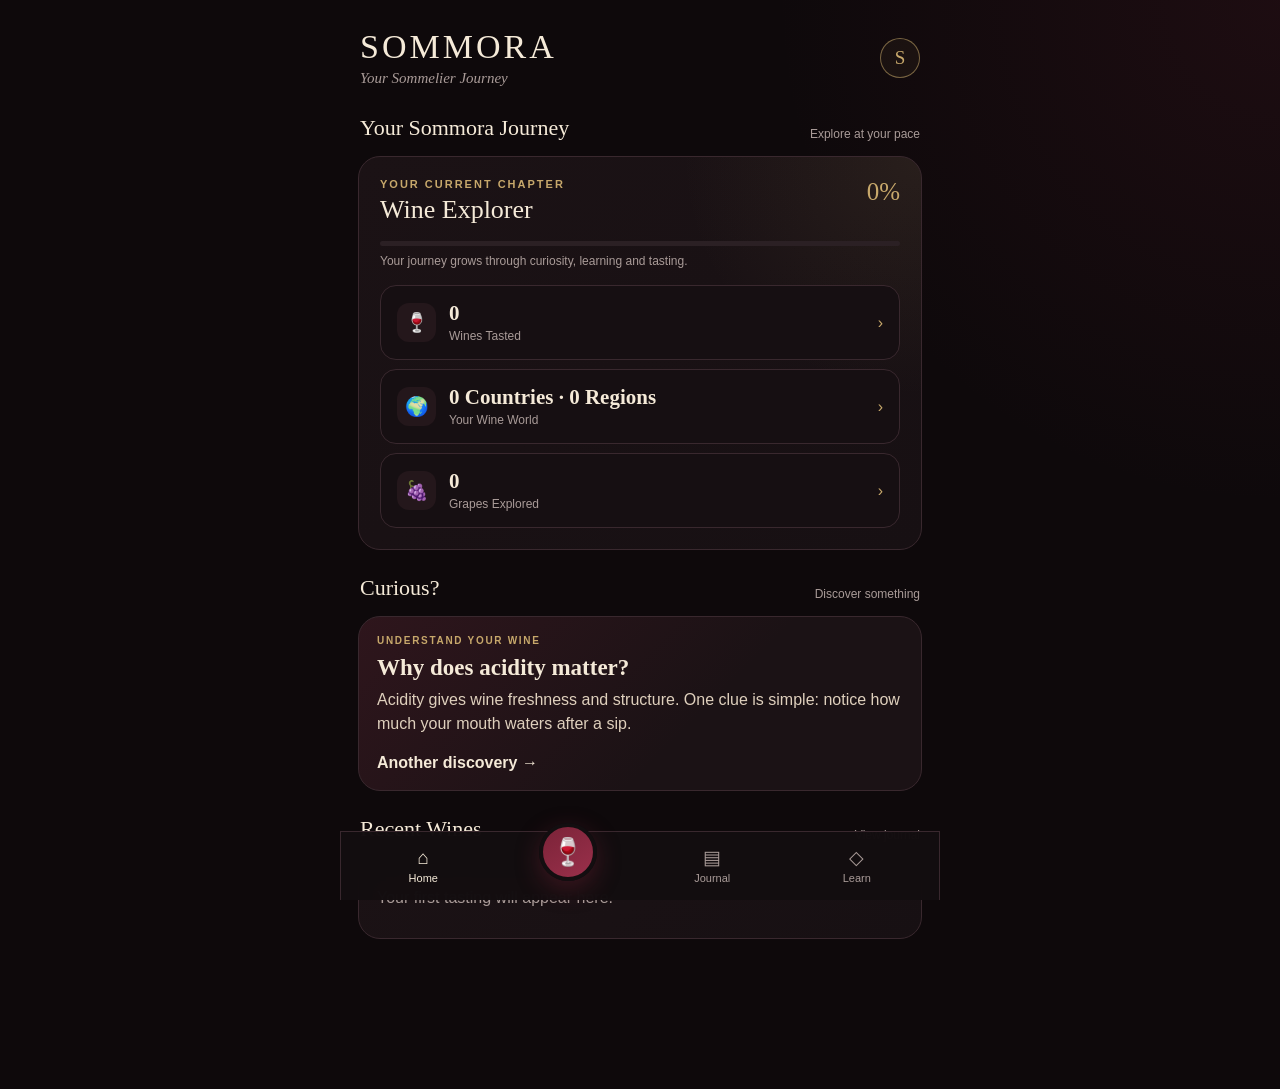
==== commit ebc44e20: "sommora v0.2.1" ====
--- a/index.html
+++ b/index.html
@@ -10,7 +10,6 @@
 <style>
 :root{
   --bg:#0e090b;
-  --bg2:#160d10;
   --card:#1b1215;
   --card2:#24171b;
   --wine:#7b2338;
@@ -21,6 +20,7 @@
   --line:#39282e;
   --gold:#c7a86b;
   --green:#79966d;
+  --danger:#b84b55;
 }
 
 *{
@@ -28,9 +28,7 @@
   -webkit-tap-highlight-color:transparent;
 }
 
-html{
-  scroll-behavior:smooth;
-}
+html{scroll-behavior:smooth}
 
 body{
   margin:0;
@@ -39,16 +37,11 @@
     radial-gradient(circle at top right,rgba(123,35,56,.14),transparent 30%),
     var(--bg);
   color:var(--cream);
-  padding-bottom:105px;
-}
-
-button,input,textarea,select{
-  font:inherit;
-}
-
-button{
-  cursor:pointer;
-}
+  padding-bottom:110px;
+}
+
+button,input,textarea,select{font:inherit}
+button{cursor:pointer}
 
 header{
   max-width:600px;
@@ -71,16 +64,17 @@
 }
 
 .brandMark{
-  width:38px;
-  height:38px;
+  width:40px;
+  height:40px;
   border-radius:50%;
-  border:1px solid rgba(199,168,107,.5);
+  border:1px solid rgba(199,168,107,.55);
+  background:rgba(199,168,107,.05);
   display:flex;
   align-items:center;
   justify-content:center;
   color:var(--gold);
   font-family:Georgia,serif;
-  font-size:20px;
+  font-size:19px;
 }
 
 .subtitle{
@@ -98,9 +92,7 @@
   margin:auto;
 }
 
-.page.active{
-  display:block;
-}
+.page.active{display:block}
 
 .card{
   background:linear-gradient(145deg,var(--card),#171013);
@@ -110,31 +102,6 @@
   margin:15px 0;
 }
 
-.hero{
-  position:relative;
-  overflow:hidden;
-  min-height:245px;
-  padding:25px 22px;
-  display:flex;
-  flex-direction:column;
-  justify-content:flex-end;
-  background:
-    radial-gradient(circle at 85% 15%,rgba(199,168,107,.15),transparent 22%),
-    radial-gradient(circle at 10% 100%,rgba(161,58,85,.25),transparent 35%),
-    linear-gradient(145deg,#35141e,#170d11 65%);
-}
-
-.hero:after{
-  content:"";
-  position:absolute;
-  width:190px;
-  height:190px;
-  border:1px solid rgba(245,234,216,.06);
-  border-radius:50%;
-  right:-80px;
-  top:-70px;
-}
-
 .eyebrow{
   color:var(--gold);
   font-size:11px;
@@ -143,18 +110,35 @@
   font-weight:bold;
 }
 
-.hero h2{
+.sectionHeading{
+  display:flex;
+  justify-content:space-between;
+  align-items:flex-end;
+  margin:25px 2px 10px;
+}
+
+.sectionHeading h3{
   font-family:Georgia,serif;
-  font-size:31px;
-  line-height:1.08;
-  margin:9px 0 8px;
-  max-width:310px;
-}
-
-.hero p{
-  max-width:330px;
-  line-height:1.5;
+  font-size:22px;
+  font-weight:500;
   margin:0;
+}
+
+.sectionHeading span{
+  color:var(--muted);
+  font-size:12px;
+}
+
+.sectionTitle{
+  font-family:Georgia,serif;
+  font-size:28px;
+  margin:15px 0 5px;
+}
+
+.small{
+  color:var(--muted);
+  font-size:13px;
+  line-height:1.45;
 }
 
 .primary{
@@ -178,6 +162,16 @@
   margin-top:9px;
 }
 
+.danger{
+  border:1px solid rgba(184,75,85,.5);
+  width:100%;
+  background:rgba(184,75,85,.1);
+  color:#efb3b8;
+  border-radius:15px;
+  padding:14px 16px;
+  margin-top:9px;
+}
+
 .textButton{
   border:0;
   background:none;
@@ -186,68 +180,13 @@
   font-weight:bold;
 }
 
-.sectionHeading{
-  display:flex;
-  justify-content:space-between;
-  align-items:flex-end;
-  margin:27px 2px 10px;
-}
-
-.sectionHeading h3{
-  font-family:Georgia,serif;
-  font-size:22px;
-  font-weight:500;
-  margin:0;
-}
-
-.sectionHeading span{
-  color:var(--muted);
-  font-size:12px;
-}
-
-.curiosityCard{
-  position:relative;
-  overflow:hidden;
-  background:
-    linear-gradient(135deg,rgba(123,35,56,.20),transparent 60%),
-    var(--card);
-}
-
-.curiosityType{
-  color:var(--gold);
-  text-transform:uppercase;
-  letter-spacing:1.7px;
-  font-size:10px;
-  font-weight:bold;
-}
-
-.curiosityCard h3{
-  font-family:Georgia,serif;
-  font-size:23px;
-  margin:9px 0 7px;
-}
-
-.curiosityCard p{
-  color:var(--cream2);
-  line-height:1.5;
-  margin:0;
-}
-
-.curiosityFooter{
-  display:flex;
-  justify-content:space-between;
-  align-items:center;
-  margin-top:18px;
-}
-
-.curiosityDots{
-  color:var(--muted);
-  letter-spacing:4px;
-  font-size:10px;
-}
+/* JOURNEY */
 
 .journeyCard{
   padding:21px;
+  background:
+    radial-gradient(circle at 100% 0,rgba(199,168,107,.09),transparent 35%),
+    linear-gradient(145deg,var(--card),#171013);
 }
 
 .levelRow{
@@ -259,7 +198,7 @@
 
 .levelName{
   font-family:Georgia,serif;
-  font-size:25px;
+  font-size:26px;
   margin-top:5px;
 }
 
@@ -338,46 +277,41 @@
   margin-top:2px;
 }
 
-.statArrow{
+.statArrow{color:var(--gold)}
+
+/* CURIOSITY */
+
+.curiosityCard{
+  background:
+    linear-gradient(135deg,rgba(123,35,56,.20),transparent 60%),
+    var(--card);
+}
+
+.curiosityType{
   color:var(--gold);
-}
-
-.grapeJourney{
-  background:
-    radial-gradient(circle at 100% 0,rgba(121,150,109,.12),transparent 35%),
-    var(--card);
-}
-
-.grapeJourney h3{
+  text-transform:uppercase;
+  letter-spacing:1.7px;
+  font-size:10px;
+  font-weight:bold;
+}
+
+.curiosityCard h3{
   font-family:Georgia,serif;
-  font-size:24px;
-  margin:8px 0;
-}
-
-.grapeJourney p{
+  font-size:23px;
+  margin:9px 0 7px;
+}
+
+.curiosityCard p{
   color:var(--cream2);
   line-height:1.5;
-}
-
-.recentRow{
-  padding:14px 0;
-  border-bottom:1px solid var(--line);
-}
-
-.recentRow:last-child{
-  border-bottom:none;
-}
-
-.small{
-  color:var(--muted);
-  font-size:13px;
-}
-
-.sectionTitle{
-  font-family:Georgia,serif;
-  font-size:27px;
-  margin:15px 0 5px;
-}
+  margin:0;
+}
+
+.curiosityFooter{
+  margin-top:18px;
+}
+
+/* FORMS */
 
 label{
   display:block;
@@ -397,8 +331,38 @@
   font-size:16px;
 }
 
-textarea{
-  min-height:80px;
+textarea{min-height:80px}
+
+.selectorButton{
+  width:100%;
+  min-height:48px;
+  display:flex;
+  justify-content:space-between;
+  align-items:center;
+  text-align:left;
+  padding:12px 14px;
+  background:#130e10;
+  border:1px solid var(--line);
+  color:var(--cream);
+  border-radius:12px;
+}
+
+.selectorPlaceholder{color:#776b69}
+
+.help{
+  display:inline-flex;
+  align-items:center;
+  justify-content:center;
+  width:19px;
+  height:19px;
+  margin-left:5px;
+  padding:0;
+  border:1px solid var(--muted);
+  border-radius:50%;
+  color:var(--muted);
+  background:none;
+  font-size:11px;
+  vertical-align:middle;
 }
 
 .chips{
@@ -434,13 +398,8 @@
   font-weight:bold;
 }
 
-.step{
-  display:none;
-}
-
-.step.active{
-  display:block;
-}
+.step{display:none}
+.step.active{display:block}
 
 .navButtons{
   display:flex;
@@ -448,23 +407,252 @@
   margin-top:20px;
 }
 
-.navButtons button{
-  flex:1;
-}
-
-.wineCard{
-  padding:15px;
+.navButtons button{flex:1}
+
+/* SELECTOR MODAL */
+
+.modalBackdrop{
+  display:none;
+  position:fixed;
+  inset:0;
+  background:rgba(0,0,0,.7);
+  z-index:500;
+  align-items:flex-end;
+}
+
+.modalBackdrop.open{display:flex}
+
+.selectorModal{
+  width:100%;
+  max-width:600px;
+  margin:auto;
+  background:#171013;
+  border:1px solid var(--line);
+  border-radius:24px 24px 0 0;
+  padding:18px;
+  max-height:82vh;
+  display:flex;
+  flex-direction:column;
+}
+
+.modalHandle{
+  width:40px;
+  height:4px;
+  background:#514247;
+  border-radius:10px;
+  margin:0 auto 16px;
+}
+
+.modalHeader{
+  display:flex;
+  align-items:center;
+  justify-content:space-between;
+  gap:12px;
+  margin-bottom:12px;
+}
+
+.modalHeader h3{
+  font-family:Georgia,serif;
+  margin:0;
+  font-size:23px;
+}
+
+.closeButton{
+  border:0;
+  background:var(--card2);
+  color:var(--cream);
+  width:34px;
+  height:34px;
+  border-radius:50%;
+}
+
+.selectorResults{
+  overflow:auto;
+  margin-top:10px;
+}
+
+.selectorOption{
+  width:100%;
+  border:0;
   border-bottom:1px solid var(--line);
-}
-
-.wineCard:last-child{
-  border-bottom:none;
+  background:none;
+  color:var(--cream);
+  padding:14px 5px;
+  text-align:left;
+  font-size:15px;
+}
+
+.selectorOption:last-child{border-bottom:0}
+
+.optionSub{
+  display:block;
+  color:var(--muted);
+  font-size:11px;
+  margin-top:3px;
+}
+
+/* JOURNAL */
+
+.journalCard{
+  position:relative;
+  padding:17px 46px 17px 3px;
+  border-bottom:1px solid var(--line);
+}
+
+.journalCard:last-child{border-bottom:0}
+
+.journalMain{
+  cursor:pointer;
+}
+
+.journalTitle{
+  font-family:Georgia,serif;
+  font-size:19px;
 }
 
 .rating{
   color:#e7c56a;
   letter-spacing:2px;
-}
+  margin-top:5px;
+}
+
+.moreButton{
+  position:absolute;
+  top:12px;
+  right:0;
+  width:38px;
+  height:38px;
+  border:0;
+  border-radius:50%;
+  background:none;
+  color:var(--cream);
+  font-size:22px;
+}
+
+.actionMenu{
+  display:none;
+  position:absolute;
+  right:4px;
+  top:48px;
+  z-index:10;
+  min-width:135px;
+  background:#24171b;
+  border:1px solid var(--line);
+  border-radius:13px;
+  overflow:hidden;
+  box-shadow:0 12px 30px rgba(0,0,0,.4);
+}
+
+.actionMenu.open{display:block}
+
+.actionMenu button{
+  display:block;
+  width:100%;
+  padding:12px 14px;
+  border:0;
+  background:none;
+  color:var(--cream);
+  text-align:left;
+}
+
+.actionMenu .deleteAction{color:#ef9aa2}
+
+.detailHero{
+  padding:21px;
+  background:
+    radial-gradient(circle at 90% 0,rgba(199,168,107,.11),transparent 30%),
+    var(--card);
+}
+
+.detailHero h2{
+  font-family:Georgia,serif;
+  font-size:29px;
+  margin:6px 0;
+}
+
+.detailSection{
+  margin:23px 0;
+}
+
+.detailSection h3{
+  font-family:Georgia,serif;
+  font-size:20px;
+  font-weight:500;
+  margin:0 0 10px;
+}
+
+.detailGrid{
+  display:grid;
+  grid-template-columns:1fr 1fr;
+  gap:8px;
+}
+
+.detailItem{
+  background:#160f12;
+  border:1px solid var(--line);
+  border-radius:14px;
+  padding:12px;
+}
+
+.detailLabel{
+  display:block;
+  color:var(--muted);
+  font-size:11px;
+  margin-bottom:4px;
+}
+
+.detailValue{
+  font-size:14px;
+  line-height:1.4;
+}
+
+.emptyState{
+  color:var(--muted);
+  padding:10px 0;
+  line-height:1.5;
+}
+
+/* PROFILE */
+
+.profileTop{
+  text-align:center;
+  padding:25px 15px;
+}
+
+.profileAvatar{
+  width:78px;
+  height:78px;
+  border-radius:50%;
+  margin:auto;
+  display:flex;
+  align-items:center;
+  justify-content:center;
+  border:1px solid rgba(199,168,107,.6);
+  background:rgba(199,168,107,.05);
+  color:var(--gold);
+  font-family:Georgia,serif;
+  font-size:32px;
+}
+
+.profileName{
+  font-family:Georgia,serif;
+  font-size:25px;
+  margin:12px 0 4px;
+}
+
+.profileRow{
+  display:flex;
+  justify-content:space-between;
+  gap:15px;
+  padding:14px 0;
+  border-bottom:1px solid var(--line);
+}
+
+.profileRow:last-child{border-bottom:0}
+
+.profileRow span:first-child{color:var(--muted)}
+
+/* LEARN */
 
 .learnItem{
   background:var(--card);
@@ -490,11 +678,7 @@
   margin:20px 0;
 }
 
-.emptyState{
-  color:var(--muted);
-  padding:10px 0;
-  line-height:1.5;
-}
+/* NAV */
 
 .bottomNav{
   position:fixed;
@@ -505,8 +689,8 @@
   backdrop-filter:blur(16px);
   border-top:1px solid var(--line);
   display:grid;
-  grid-template-columns:repeat(5,1fr);
-  padding:8px 4px calc(10px + env(safe-area-inset-bottom));
+  grid-template-columns:1fr 1fr 1fr 1fr;
+  padding:8px 10px calc(10px + env(safe-area-inset-bottom));
   z-index:100;
 }
 
@@ -518,9 +702,7 @@
   font-size:11px;
 }
 
-.bottomNav button.active{
-  color:var(--cream);
-}
+.bottomNav button.active{color:var(--cream)}
 
 .icon{
   display:block;
@@ -528,27 +710,43 @@
   margin-bottom:3px;
 }
 
-.placeholderPage{
-  padding:25px 0;
-}
-
-.placeholderPage .card{
-  text-align:center;
-  padding:30px 20px;
-}
-
-.help{
-  display:inline-flex;
+.tasteNavWrap{
+  display:flex;
+  justify-content:center;
+  align-items:center;
+}
+
+.tasteNav{
+  width:58px !important;
+  height:58px;
+  border-radius:50% !important;
+  margin-top:-27px;
+  padding:0 !important;
+  display:flex;
   align-items:center;
   justify-content:center;
-  width:18px;
-  height:18px;
-  margin-left:5px;
-  border:1px solid var(--muted);
-  border-radius:50%;
-  color:var(--muted);
-  font-size:11px;
-  vertical-align:middle;
+  background:linear-gradient(145deg,var(--wine),#9a304b) !important;
+  border:4px solid #130e10 !important;
+  box-shadow:0 8px 25px rgba(123,35,56,.4);
+  font-size:27px !important;
+  color:white !important;
+}
+
+.backLink{
+  border:0;
+  background:none;
+  color:var(--gold);
+  padding:6px 0 12px;
+}
+
+@media(min-width:600px){
+  .bottomNav{
+    max-width:600px;
+    left:50%;
+    transform:translateX(-50%);
+    border-left:1px solid var(--line);
+    border-right:1px solid var(--line);
+  }
 }
 </style>
 </head>
@@ -561,7 +759,9 @@
       <h1 class="brandName">SOMMORA</h1>
       <div class="subtitle">Your Sommelier Journey</div>
     </div>
-    <div class="brandMark">S</div>
+
+    <button class="brandMark" id="headerInitial"
+      onclick="showPage('profile')">S</button>
   </div>
 </header>
 
@@ -569,36 +769,7 @@
 
 <section id="home" class="page active">
 
-  <div class="card hero">
-    <div class="eyebrow">Continue your journey</div>
-    <h2>Understanding Acidity</h2>
-    <p class="small">
-      Discover why acidity gives wine freshness, structure and life —
-      and learn how to recognize it in your glass.
-    </p>
-
-    <button class="primary" onclick="showPage('learn',getNavButton('learn'))">
-      Continue Learning →
-    </button>
-  </div>
-
-  <div class="sectionHeading">
-    <h3>Curious?</h3>
-    <span>Discover something</span>
-  </div>
-
-  <div class="card curiosityCard" onclick="nextCuriosity()">
-    <div id="curiosityType" class="curiosityType"></div>
-    <h3 id="curiosityTitle"></h3>
-    <p id="curiosityText"></p>
-
-    <div class="curiosityFooter">
-      <button class="textButton">Another discovery →</button>
-      <div class="curiosityDots">● ○ ○</div>
-    </div>
-  </div>
-
-  <div class="sectionHeading">
+  <div class="sectionHeading" style="margin-top:12px">
     <h3>Your Sommora Journey</h3>
     <span>Explore at your pace</span>
   </div>
@@ -624,7 +795,8 @@
 
     <div class="journeyStats">
 
-      <button class="journeyStat" onclick="showPage('wines',getNavButton('journal'))">
+      <button class="journeyStat"
+        onclick="showPage('wines',getNavButton('journal'))">
         <span class="statLeft">
           <span class="statIcon">🍷</span>
           <span>
@@ -639,7 +811,9 @@
         <span class="statLeft">
           <span class="statIcon">🌍</span>
           <span>
-            <strong id="worldCount" class="statNumber">0 Countries · 0 Regions</strong>
+            <strong id="worldCount" class="statNumber">
+              0 Countries · 0 Regions
+            </strong>
             <span class="statLabel">Your Wine World</span>
           </span>
         </span>
@@ -658,25 +832,28 @@
       </button>
 
     </div>
-
   </div>
 
-  <div class="card grapeJourney">
-    <div class="eyebrow">Your grape journey</div>
-    <h3 id="grapeJourneyTitle">Your palate is waiting.</h3>
-
-    <p id="grapeJourneyText">
-      Record your first wine and Sommora will begin building your grape journey.
-    </p>
-
-    <button class="textButton" onclick="showPage('grapes')">
-      Try something new →
-    </button>
+  <div class="sectionHeading">
+    <h3>Curious?</h3>
+    <span>Discover something</span>
+  </div>
+
+  <div class="card curiosityCard" onclick="nextCuriosity()">
+    <div id="curiosityType" class="curiosityType"></div>
+    <h3 id="curiosityTitle"></h3>
+    <p id="curiosityText"></p>
+
+    <div class="curiosityFooter">
+      <button class="textButton">Another discovery →</button>
+    </div>
   </div>
 
   <div class="sectionHeading">
     <h3>Recent Wines</h3>
-    <span onclick="showPage('wines',getNavButton('journal'))">View journal</span>
+    <span onclick="showPage('wines',getNavButton('journal'))">
+      View journal
+    </span>
   </div>
 
   <div id="recentWines" class="card">
@@ -687,7 +864,7 @@
 
 </section>
 
-<!-- TASTING -->
+<!-- TASTE -->
 
 <section id="tasting" class="page">
 
@@ -701,414 +878,595 @@
 
 <div class="step" id="step0">
 
-<div class="sectionTitle">The Bottle</div>
-<p class="small">Record what you know about the wine.</p>
-
-<label>Wine Name</label>
-<input id="wineName">
-
-<label>Producer</label>
-<input id="producer">
-
-<label>Vintage</label>
-<input id="vintage" inputmode="numeric">
-
-<label>Country</label>
-<input id="country">
-
-<label>Region</label>
-<input id="region">
-
-<label>Grape Variety</label>
-<input id="grape">
-
-<label>Price</label>
-<input id="price">
-
-<label>Date Tasted</label>
-<input id="date" type="date">
-
-<div class="navButtons">
-<button class="primary" onclick="nextStep()">Continue →</button>
+  <div class="sectionTitle">The Bottle</div>
+  <p class="small">Record what you know about the wine.</p>
+
+  <label>Wine Name</label>
+  <input id="wineName">
+
+  <label>Producer</label>
+  <input id="producer">
+
+  <label>Vintage</label>
+  <input id="vintage" inputmode="numeric">
+
+  <label>
+    Country
+    <button class="help"
+      onclick="showHelpText('Country','Choose the country where the grapes were grown. Using Sommora’s list keeps your Wine World accurate.')">?</button>
+  </label>
+
+  <button id="countryButton"
+    class="selectorButton"
+    onclick="openSelector('country')">
+    <span class="selectorPlaceholder">Choose country</span>
+    <span>⌄</span>
+  </button>
+
+  <input id="country" type="hidden">
+
+  <label>
+    Region
+    <button class="help"
+      onclick="showHelpText('Region','A wine region is a recognized grape-growing area inside a country, such as Burgundy, Rioja or Napa Valley.')">?</button>
+  </label>
+
+  <button id="regionButton"
+    class="selectorButton"
+    onclick="openSelector('region')">
+    <span class="selectorPlaceholder">Choose region</span>
+    <span>⌄</span>
+  </button>
+
+  <input id="region" type="hidden">
+
+  <label>
+    Grape Variety
+    <button class="help"
+      onclick="showHelpText('Grape Variety','The grape variety is the type of grape used to make the wine — for example Pinot Noir, Chardonnay or Malbec.')">?</button>
+  </label>
+
+  <button id="grapeButton"
+    class="selectorButton"
+    onclick="openSelector('grape')">
+    <span class="selectorPlaceholder">Choose grape</span>
+    <span>⌄</span>
+  </button>
+
+  <input id="grape" type="hidden">
+
+  <label>Price</label>
+  <input id="price">
+
+  <label>Date Tasted</label>
+  <input id="date" type="date">
+
+  <div class="navButtons">
+    <button class="primary" onclick="nextStep()">Continue →</button>
+  </div>
+
 </div>
 
+<!-- LOOK -->
+
+<div class="step" id="step1">
+
+  <div class="sectionTitle">Look 👁️</div>
+  <p class="small">Use a white background and tilt the glass.</p>
+
+  <label>
+    Wine Type
+    <button class="help"
+      onclick="showHelpText('Wine Type','Start with the broad style you can see: red, white or rosé.')">?</button>
+  </label>
+
+  <div class="chips" data-field="type">
+    <button class="chip">Red</button>
+    <button class="chip">White</button>
+    <button class="chip">Rosé</button>
+  </div>
+
+  <label>
+    Clarity
+    <button class="help"
+      onclick="showHelpText('Clarity','Look through the wine. Clear means you can see through it without obvious haze. Hazy wine appears cloudy or less transparent.')">?</button>
+  </label>
+
+  <div class="chips" data-field="clarity">
+    <button class="chip">Clear</button>
+    <button class="chip">Hazy</button>
+  </div>
+
+  <label>
+    Intensity
+    <button class="help"
+      onclick="showHelpText('Appearance Intensity','Look at how concentrated the colour appears. Pale wines have less colour concentration; deep wines have more.')">?</button>
+  </label>
+
+  <div class="chips" data-field="appearanceIntensity">
+    <button class="chip">Pale</button>
+    <button class="chip">Medium</button>
+    <button class="chip">Deep</button>
+  </div>
+
+  <label>
+    Colour
+    <button class="help"
+      onclick="showHelpText('Colour','Describe the colour you actually see: ruby, garnet, purple, lemon, gold, salmon and so on.')">?</button>
+  </label>
+
+  <input id="colour" placeholder="Ruby, garnet, lemon, gold...">
+
+  <label>Your observations</label>
+  <textarea id="lookNotes"></textarea>
+
+  <div class="navButtons">
+    <button class="secondary" onclick="previousStep()">← Back</button>
+    <button class="primary" onclick="nextStep()">Nose →</button>
+  </div>
+
 </div>
 
-<div class="step" id="step1">
-
-<div class="sectionTitle">Look 👁️</div>
-<p class="small">Use a white background and tilt the glass.</p>
-
-<label>Wine Type</label>
-<div class="chips" data-field="type">
-<button class="chip">Red</button>
-<button class="chip">White</button>
-<button class="chip">Rosé</button>
+<!-- NOSE -->
+
+<div class="step" id="step2">
+
+  <div class="sectionTitle">Nose 👃</div>
+
+  <p class="small">
+    Smell before swirling. Then swirl and smell again.
+    Work broad → specific.
+  </p>
+
+  <label>
+    Condition
+    <button class="help"
+      onclick="showHelpText('Condition','A clean wine shows no obvious fault. If something seems unusually musty, vinegary or otherwise wrong, you may suspect a fault.')">?</button>
+  </label>
+
+  <div class="chips" data-field="condition">
+    <button class="chip">Clean</button>
+    <button class="chip">Fault suspected</button>
+  </div>
+
+  <label>
+    Aroma Intensity
+    <button class="help"
+      onclick="showHelpText('Aroma Intensity','How easily can you smell the wine? Light aromas require more effort; pronounced aromas are immediately noticeable.')">?</button>
+  </label>
+
+  <div class="chips" data-field="noseIntensity">
+    <button class="chip">Light</button>
+    <button class="chip">Medium</button>
+    <button class="chip">Pronounced</button>
+  </div>
+
+  <hr>
+
+  <details open class="learnItem">
+    <summary>🍋 Citrus</summary>
+    <div class="chips multi">
+      <button class="chip">Lemon</button>
+      <button class="chip">Lime</button>
+      <button class="chip">Grapefruit</button>
+      <button class="chip">Orange</button>
+    </div>
+  </details>
+
+  <details class="learnItem">
+    <summary>🍎 Green Fruit</summary>
+    <div class="chips multi">
+      <button class="chip">Apple</button>
+      <button class="chip">Pear</button>
+      <button class="chip">Gooseberry</button>
+    </div>
+  </details>
+
+  <details class="learnItem">
+    <summary>🍑 Stone Fruit</summary>
+    <div class="chips multi">
+      <button class="chip">Peach</button>
+      <button class="chip">Apricot</button>
+      <button class="chip">Nectarine</button>
+    </div>
+  </details>
+
+  <details class="learnItem">
+    <summary>🥭 Tropical Fruit</summary>
+    <div class="chips multi">
+      <button class="chip">Pineapple</button>
+      <button class="chip">Mango</button>
+      <button class="chip">Passion Fruit</button>
+      <button class="chip">Banana</button>
+    </div>
+  </details>
+
+  <details class="learnItem">
+    <summary>🍓 Red Fruit</summary>
+    <div class="chips multi">
+      <button class="chip">Strawberry</button>
+      <button class="chip">Raspberry</button>
+      <button class="chip">Red Cherry</button>
+      <button class="chip">Cranberry</button>
+    </div>
+  </details>
+
+  <details class="learnItem">
+    <summary>🫐 Black Fruit</summary>
+    <div class="chips multi">
+      <button class="chip">Blackberry</button>
+      <button class="chip">Black Cherry</button>
+      <button class="chip">Blackcurrant</button>
+      <button class="chip">Plum</button>
+    </div>
+  </details>
+
+  <details class="learnItem">
+    <summary>🌹 Floral</summary>
+    <div class="chips multi">
+      <button class="chip">Blossom</button>
+      <button class="chip">Rose</button>
+      <button class="chip">Violet</button>
+    </div>
+  </details>
+
+  <details class="learnItem">
+    <summary>🌿 Herbal / Vegetal</summary>
+    <div class="chips multi">
+      <button class="chip">Grass</button>
+      <button class="chip">Mint</button>
+      <button class="chip">Eucalyptus</button>
+      <button class="chip">Bell Pepper</button>
+    </div>
+  </details>
+
+  <details class="learnItem">
+    <summary>🪵 Oak / Spice</summary>
+    <div class="chips multi">
+      <button class="chip">Vanilla</button>
+      <button class="chip">Toast</button>
+      <button class="chip">Cedar</button>
+      <button class="chip">Smoke</button>
+      <button class="chip">Coconut</button>
+      <button class="chip">Pepper</button>
+      <button class="chip">Clove</button>
+    </div>
+  </details>
+
+  <label>Additional aromas</label>
+  <input id="customAromas"
+    placeholder="Leather, tobacco, mushroom...">
+
+  <div class="navButtons">
+    <button class="secondary" onclick="previousStep()">← Look</button>
+    <button class="primary" onclick="nextStep()">Palate →</button>
+  </div>
+
 </div>
 
-<label>Clarity <span class="help" title="Is the wine visually clear or hazy?">?</span></label>
-<div class="chips" data-field="clarity">
-<button class="chip">Clear</button>
-<button class="chip">Hazy</button>
+<!-- PALATE -->
+
+<div class="step" id="step3">
+
+  <div class="sectionTitle">Palate 👅</div>
+
+  <p class="small">
+    Take a small sip and move the wine around your mouth.
+    Focus on structure before flavour.
+  </p>
+
+  <div id="palateFields"></div>
+
+  <label>Flavours / Notes</label>
+  <textarea id="palateNotes"></textarea>
+
+  <div class="navButtons">
+    <button class="secondary" onclick="previousStep()">← Nose</button>
+    <button class="primary" onclick="nextStep()">Conclusion →</button>
+  </div>
+
 </div>
 
-<label>Intensity <span class="help" title="How pale or deep is the colour?">?</span></label>
-<div class="chips" data-field="appearanceIntensity">
-<button class="chip">Pale</button>
-<button class="chip">Medium</button>
-<button class="chip">Deep</button>
+<!-- CONCLUSION -->
+
+<div class="step" id="step4">
+
+  <div class="sectionTitle">Conclusion 🎓</div>
+
+  <label>Food Pairing</label>
+  <input id="pairing" placeholder="What would you serve with it?">
+
+  <label>
+    Why does the pairing work?
+    <button class="help"
+      onclick="showHelpText('Food Pairing','Think about how acidity, sweetness, salt, fat, spice and tannin interact between the wine and food.')">?</button>
+  </label>
+
+  <textarea id="pairingWhy"></textarea>
+
+  <label>What 2–3 clues would help you recognize this wine again?</label>
+  <textarea id="memoryClues"></textarea>
+
+  <label>Personal Rating</label>
+
+  <div class="chips" data-field="rating">
+    <button class="chip">1</button>
+    <button class="chip">2</button>
+    <button class="chip">3</button>
+    <button class="chip">4</button>
+    <button class="chip">5</button>
+  </div>
+
+  <label>Would you buy it again?</label>
+
+  <div class="chips" data-field="buyAgain">
+    <button class="chip">Yes</button>
+    <button class="chip">Maybe</button>
+    <button class="chip">No</button>
+  </div>
+
+  <label>Final Notes</label>
+  <textarea id="finalNotes"></textarea>
+
+  <div class="navButtons">
+    <button class="secondary" onclick="previousStep()">← Palate</button>
+    <button class="primary" onclick="saveTasting()">Save Tasting ✓</button>
+  </div>
+
 </div>
 
-<label>Colour</label>
-<input id="colour" placeholder="Ruby, garnet, lemon, gold...">
-
-<label>Your observations</label>
-<textarea id="lookNotes"></textarea>
-
-<div class="navButtons">
-<button class="secondary" onclick="previousStep()">← Back</button>
-<button class="primary" onclick="nextStep()">Nose →</button>
+</section>
+
+<!-- JOURNAL -->
+
+<section id="wines" class="page">
+
+  <div class="sectionTitle">Journal</div>
+
+  <p class="small">
+    Every bottle becomes part of your Sommora journey.
+  </p>
+
+  <input id="searchWine"
+    placeholder="Search wine, grape, country, region..."
+    oninput="renderWines()">
+
+  <div id="wineList" class="card"></div>
+
+</section>
+
+<!-- WINE DETAIL -->
+
+<section id="wineDetail" class="page">
+
+  <button class="backLink"
+    onclick="showPage('wines',getNavButton('journal'))">
+    ← Journal
+  </button>
+
+  <div id="wineDetailContent"></div>
+
+</section>
+
+<!-- WORLD -->
+
+<section id="world" class="page">
+
+  <button class="backLink" onclick="showPage('home',getNavButton('home'))">
+    ← Home
+  </button>
+
+  <div class="sectionTitle">Your Wine World</div>
+
+  <p class="small">
+    Explore the countries and regions you've discovered through wine.
+  </p>
+
+  <div id="worldList" class="card"></div>
+
+</section>
+
+<!-- GRAPES -->
+
+<section id="grapes" class="page">
+
+  <button class="backLink" onclick="showPage('home',getNavButton('home'))">
+    ← Home
+  </button>
+
+  <div class="sectionTitle">Grapes Explored</div>
+
+  <p class="small">
+    The varieties you've encountered along your journey.
+  </p>
+
+  <div id="grapeList" class="card"></div>
+
+</section>
+
+<!-- LEARN -->
+
+<section id="learn" class="page">
+
+  <div class="sectionTitle">Learn</div>
+  <p class="small">Understand wine at your own pace.</p>
+
+  <details class="learnItem">
+    <summary>👁️ Appearance Guide</summary>
+    <p>White: Lemon-green → Lemon → Gold → Amber → Brown</p>
+    <p>Red: Purple → Ruby → Garnet → Tawny → Brown</p>
+    <p>Rosé: Pink → Salmon → Orange</p>
+  </details>
+
+  <details class="learnItem">
+    <summary>💧 Understanding Acidity</summary>
+    <p>
+      Acidity creates freshness and makes your mouth water.
+      Pay attention to salivation after swallowing or spitting.
+      Higher mouth-watering sensation usually suggests higher acidity.
+    </p>
+  </details>
+
+  <details class="learnItem">
+    <summary>👃 How to Smell Wine</summary>
+    <p>
+      Smell first without swirling. Then swirl gently and smell again.
+      Start broad: fruit, floral, herbal, spice, oak and earth.
+      Only then become specific.
+    </p>
+  </details>
+
+  <details class="learnItem">
+    <summary>🍂 Tannin</summary>
+    <p>
+      Tannin creates a drying or gripping sensation on your gums,
+      tongue and cheeks. It is particularly important in red wine.
+    </p>
+  </details>
+
+  <details class="learnItem">
+    <summary>⚖️ Body</summary>
+    <p>
+      Body describes the overall weight and texture of a wine.
+      Think of the difference between skim milk, whole milk and cream.
+    </p>
+  </details>
+
+  <details class="learnItem">
+    <summary>🍽️ Food Pairing</summary>
+    <p>
+      Acidic food generally needs an equally acidic wine.
+      Sweet wine should usually be at least as sweet as the dessert.
+      Salt can soften the perception of tannin.
+      High alcohol can intensify spicy heat.
+    </p>
+  </details>
+
+  <details class="learnItem">
+    <summary>🎯 Taste for Yourself</summary>
+    <p>
+      Taste first and record your observations.
+      Research the wine afterward.
+      Your own perception is the most important part of your journal.
+    </p>
+  </details>
+
+</section>
+
+<!-- PROFILE -->
+
+<section id="profile" class="page">
+
+  <div class="sectionTitle">Profile</div>
+
+  <div class="card profileTop">
+    <div id="profileAvatar" class="profileAvatar">S</div>
+    <div id="profileDisplayName" class="profileName">Sommora Explorer</div>
+    <div id="profileLevel" class="small">Wine Explorer</div>
+  </div>
+
+  <div class="card">
+
+    <label>Your Name</label>
+
+    <input id="profileNameInput"
+      placeholder="Enter your name"
+      oninput="saveProfile()">
+
+    <div class="profileRow">
+      <span>Wines tasted</span>
+      <strong id="profileWineCount">0</strong>
+    </div>
+
+    <div class="profileRow">
+      <span>Countries explored</span>
+      <strong id="profileCountryCount">0</strong>
+    </div>
+
+    <div class="profileRow">
+      <span>Grapes explored</span>
+      <strong id="profileGrapeCount">0</strong>
+    </div>
+
+    <div class="profileRow">
+      <span>Member since</span>
+      <strong id="memberSince"></strong>
+    </div>
+
+  </div>
+
+  <div class="card">
+    <div class="eyebrow">About Sommora</div>
+
+    <p style="line-height:1.6;color:var(--cream2)">
+      Sommora is a wine journey, not a wine game.
+      Learn at your pace. Taste when you want.
+      Record what you love. Discover what comes next.
+    </p>
+
+    <div class="small">Prototype · V.02.1</div>
+  </div>
+
+</section>
+
+<!-- SELECTOR -->
+
+<div id="selectorBackdrop"
+  class="modalBackdrop"
+  onclick="backdropClose(event)">
+
+  <div class="selectorModal">
+
+    <div class="modalHandle"></div>
+
+    <div class="modalHeader">
+      <h3 id="selectorTitle">Choose</h3>
+
+      <button class="closeButton"
+        onclick="closeSelector()">×</button>
+    </div>
+
+    <input id="selectorSearch"
+      placeholder="Search..."
+      oninput="renderSelectorOptions()">
+
+    <div id="selectorResults"
+      class="selectorResults"></div>
+
+  </div>
 </div>
 
-</div>
-
-<div class="step" id="step2">
-
-<div class="sectionTitle">Nose 👃</div>
-
-<p class="small">
-Smell before swirling. Then swirl and smell again.
-Work broad → specific.
-</p>
-
-<label>Condition <span class="help" title="Is the wine clean, or does it show signs of a fault?">?</span></label>
-<div class="chips" data-field="condition">
-<button class="chip">Clean</button>
-<button class="chip">Fault suspected</button>
-</div>
-
-<label>Aroma Intensity <span class="help" title="How strongly can you smell the wine?">?</span></label>
-<div class="chips" data-field="noseIntensity">
-<button class="chip">Light</button>
-<button class="chip">Medium</button>
-<button class="chip">Pronounced</button>
-</div>
-
-<hr>
-
-<details open class="learnItem">
-<summary>🍋 Citrus</summary>
-<div class="chips multi">
-<button class="chip">Lemon</button>
-<button class="chip">Lime</button>
-<button class="chip">Grapefruit</button>
-<button class="chip">Orange</button>
-</div>
-</details>
-
-<details class="learnItem">
-<summary>🍎 Green Fruit</summary>
-<div class="chips multi">
-<button class="chip">Apple</button>
-<button class="chip">Pear</button>
-<button class="chip">Gooseberry</button>
-</div>
-</details>
-
-<details class="learnItem">
-<summary>🍑 Stone Fruit</summary>
-<div class="chips multi">
-<button class="chip">Peach</button>
-<button class="chip">Apricot</button>
-<button class="chip">Nectarine</button>
-</div>
-</details>
-
-<details class="learnItem">
-<summary>🥭 Tropical Fruit</summary>
-<div class="chips multi">
-<button class="chip">Pineapple</button>
-<button class="chip">Mango</button>
-<button class="chip">Passion Fruit</button>
-<button class="chip">Banana</button>
-</div>
-</details>
-
-<details class="learnItem">
-<summary>🍓 Red Fruit</summary>
-<div class="chips multi">
-<button class="chip">Strawberry</button>
-<button class="chip">Raspberry</button>
-<button class="chip">Red Cherry</button>
-<button class="chip">Cranberry</button>
-</div>
-</details>
-
-<details class="learnItem">
-<summary>🫐 Black Fruit</summary>
-<div class="chips multi">
-<button class="chip">Blackberry</button>
-<button class="chip">Black Cherry</button>
-<button class="chip">Blackcurrant</button>
-<button class="chip">Plum</button>
-</div>
-</details>
-
-<details class="learnItem">
-<summary>🌹 Floral</summary>
-<div class="chips multi">
-<button class="chip">Blossom</button>
-<button class="chip">Rose</button>
-<button class="chip">Violet</button>
-</div>
-</details>
-
-<details class="learnItem">
-<summary>🌿 Herbal / Vegetal</summary>
-<div class="chips multi">
-<button class="chip">Grass</button>
-<button class="chip">Mint</button>
-<button class="chip">Eucalyptus</button>
-<button class="chip">Bell Pepper</button>
-</div>
-</details>
-
-<details class="learnItem">
-<summary>🪵 Oak / Spice</summary>
-<div class="chips multi">
-<button class="chip">Vanilla</button>
-<button class="chip">Toast</button>
-<button class="chip">Cedar</button>
-<button class="chip">Smoke</button>
-<button class="chip">Coconut</button>
-<button class="chip">Pepper</button>
-<button class="chip">Clove</button>
-</div>
-</details>
-
-<label>Additional aromas</label>
-<input id="customAromas" placeholder="Leather, tobacco, mushroom...">
-
-<div class="navButtons">
-<button class="secondary" onclick="previousStep()">← Look</button>
-<button class="primary" onclick="nextStep()">Palate →</button>
-</div>
-
-</div>
-
-<div class="step" id="step3">
-
-<div class="sectionTitle">Palate 👅</div>
-
-<p class="small">
-Take a small sip and move the wine around your mouth.
-Focus on structure before flavour.
-</p>
-
-<div id="palateFields"></div>
-
-<label>Flavours / Notes</label>
-<textarea id="palateNotes"></textarea>
-
-<div class="navButtons">
-<button class="secondary" onclick="previousStep()">← Nose</button>
-<button class="primary" onclick="nextStep()">Conclusion →</button>
-</div>
-
-</div>
-
-<div class="step" id="step4">
-
-<div class="sectionTitle">Conclusion 🎓</div>
-
-<label>Food Pairing</label>
-<input id="pairing" placeholder="What would you serve with it?">
-
-<label>Why does the pairing work?</label>
-<textarea id="pairingWhy"></textarea>
-
-<label>What 2–3 clues would help you recognize this wine again?</label>
-<textarea id="memoryClues"></textarea>
-
-<label>Personal Rating</label>
-<div class="chips" data-field="rating">
-<button class="chip">1</button>
-<button class="chip">2</button>
-<button class="chip">3</button>
-<button class="chip">4</button>
-<button class="chip">5</button>
-</div>
-
-<label>Would you buy it again?</label>
-<div class="chips" data-field="buyAgain">
-<button class="chip">Yes</button>
-<button class="chip">Maybe</button>
-<button class="chip">No</button>
-</div>
-
-<label>Final Notes</label>
-<textarea id="finalNotes"></textarea>
-
-<div class="navButtons">
-<button class="secondary" onclick="previousStep()">← Palate</button>
-<button class="primary" onclick="saveTasting()">Save Tasting ✓</button>
-</div>
-
-</div>
-
-</section>
-
-<!-- JOURNAL -->
-
-<section id="wines" class="page">
-
-<div class="sectionTitle">My Wines</div>
-<p class="small">Every bottle becomes part of your Sommora journey.</p>
-
-<input id="searchWine"
-placeholder="Search your wines..."
-oninput="renderWines()">
-
-<div id="wineList" class="card"></div>
-
-</section>
-
-<!-- LEARN -->
-
-<section id="learn" class="page">
-
-<div class="sectionTitle">Learn</div>
-<p class="small">Understand wine at your own pace.</p>
-
-<details class="learnItem">
-<summary>👁️ Appearance Guide</summary>
-<p>White: Lemon-green → Lemon → Gold → Amber → Brown</p>
-<p>Red: Purple → Ruby → Garnet → Tawny → Brown</p>
-<p>Rosé: Pink → Salmon → Orange</p>
-</details>
-
-<details class="learnItem" open>
-<summary>💧 Understanding Acidity</summary>
-<p>
-Acidity creates freshness and makes your mouth water.
-Pay attention to salivation after swallowing or spitting.
-Higher mouth-watering sensation usually indicates higher acidity.
-</p>
-</details>
-
-<details class="learnItem">
-<summary>👃 How to Smell Wine</summary>
-<p>
-Smell first without swirling. Then swirl gently and smell again.
-Start broad: fruit, floral, herbal, spice, oak and earth.
-Only then become specific.
-</p>
-</details>
-
-<details class="learnItem">
-<summary>🍂 Tannin</summary>
-<p>
-Tannin creates a drying or gripping sensation on your gums,
-tongue and cheeks. It is especially important in red wine.
-</p>
-</details>
-
-<details class="learnItem">
-<summary>⚖️ Body</summary>
-<p>
-Body is the overall weight and texture of wine.
-Think of the difference between skim milk, whole milk and cream.
-</p>
-</details>
-
-<details class="learnItem">
-<summary>🍽️ Food Pairing</summary>
-<p>
-Acidic food generally needs an equally acidic wine.
-Sweet wine should generally be at least as sweet as the dessert.
-Salt can soften the perception of tannin.
-High alcohol can intensify spicy heat.
-</p>
-</details>
-
-<details class="learnItem">
-<summary>🎯 Training Rule</summary>
-<p>
-Taste first. Write your observations.
-Only afterward research the wine.
-Never let someone else's tasting notes tell you what you should smell.
-</p>
-</details>
-
-</section>
-
-<!-- WINE WORLD -->
-
-<section id="world" class="page">
-
-<div class="sectionTitle">My Wine World</div>
-<p class="small">The places your wine journey has taken you.</p>
-
-<div id="worldList" class="card"></div>
-
-</section>
-
-<!-- GRAPES -->
-
-<section id="grapes" class="page">
-
-<div class="sectionTitle">My Grapes</div>
-<p class="small">Every variety you've discovered along the way.</p>
-
-<div id="grapeList" class="card"></div>
-
-</section>
-
-<!-- PROFILE -->
-
-<section id="profile" class="page placeholderPage">
-
-<div class="sectionTitle">Your Journey</div>
-
-<div class="card">
-  <div class="eyebrow">Sommora V.02</div>
-  <h2 style="font-family:Georgia,serif;">Your story is just beginning.</h2>
-  <p class="small">
-    Your future profile will bring together your journey,
-    discoveries and personal wine preferences.
-  </p>
-</div>
-
-</section>
-
 <!-- NAV -->
 
 <nav class="bottomNav">
 
-<button data-nav="home" onclick="showPage('home',this)" class="active">
-<span class="icon">⌂</span>
-Home
-</button>
-
-<button data-nav="learn" onclick="showPage('learn',this)">
-<span class="icon">◇</span>
-Learn
-</button>
-
-<button data-nav="taste" onclick="startTasting(this)">
-<span class="icon">🍷</span>
-Taste
-</button>
-
-<button data-nav="journal" onclick="showPage('wines',this)">
-<span class="icon">▤</span>
-Journal
-</button>
-
-<button data-nav="profile" onclick="showPage('profile',this)">
-<span class="icon">○</span>
-Profile
-</button>
+  <button data-nav="home"
+    class="active"
+    onclick="showPage('home',this)">
+    <span class="icon">⌂</span>
+    Home
+  </button>
+
+  <div class="tasteNavWrap">
+    <button data-nav="taste"
+      class="tasteNav"
+      aria-label="Start tasting"
+      onclick="startTasting(this)">
+      🍷
+    </button>
+  </div>
+
+  <button data-nav="journal"
+    onclick="showPage('wines',this)">
+    <span class="icon">▤</span>
+    Journal
+  </button>
+
+  <button data-nav="learn"
+    onclick="showPage('learn',this)">
+    <span class="icon">◇</span>
+    Learn
+  </button>
 
 </nav>
 
@@ -1118,6 +1476,164 @@
 let selections={};
 let aromas=[];
 let curiosityIndex=0;
+let selectorType=null;
+let currentWineId=null;
+
+const wineData={
+
+"France":{
+flag:"🇫🇷",
+regions:[
+"Bordeaux","Burgundy","Champagne","Rhône Valley","Loire Valley",
+"Alsace","Provence","Languedoc-Roussillon","Beaujolais",
+"South West France"
+]
+},
+
+"Italy":{
+flag:"🇮🇹",
+regions:[
+"Tuscany","Piedmont","Veneto","Sicily","Lombardy","Campania",
+"Friuli-Venezia Giulia","Trentino-Alto Adige","Puglia",
+"Emilia-Romagna"
+]
+},
+
+"Spain":{
+flag:"🇪🇸",
+regions:[
+"Rioja","Ribera del Duero","Priorat","Rías Baixas","Cava",
+"Jerez","Rueda","Toro","La Mancha","Penedès"
+]
+},
+
+"Portugal":{
+flag:"🇵🇹",
+regions:[
+"Douro","Vinho Verde","Dão","Alentejo","Bairrada","Madeira"
+]
+},
+
+"United States":{
+flag:"🇺🇸",
+regions:[
+"Napa Valley","Sonoma County","Willamette Valley",
+"Columbia Valley","Paso Robles","Santa Barbara County",
+"Finger Lakes"
+]
+},
+
+"Argentina":{
+flag:"🇦🇷",
+regions:[
+"Mendoza","Salta","Patagonia","San Juan","Uco Valley"
+]
+},
+
+"Chile":{
+flag:"🇨🇱",
+regions:[
+"Maipo Valley","Colchagua Valley","Casablanca Valley",
+"Aconcagua Valley","Maule Valley","Leyda Valley"
+]
+},
+
+"Australia":{
+flag:"🇦🇺",
+regions:[
+"Barossa Valley","Margaret River","Hunter Valley",
+"Yarra Valley","McLaren Vale","Clare Valley",
+"Coonawarra","Adelaide Hills"
+]
+},
+
+"New Zealand":{
+flag:"🇳🇿",
+regions:[
+"Marlborough","Central Otago","Hawke's Bay",
+"Martinborough","Nelson","Canterbury"
+]
+},
+
+"Germany":{
+flag:"🇩🇪",
+regions:[
+"Mosel","Rheingau","Pfalz","Rheinhessen","Nahe","Baden"
+]
+},
+
+"South Africa":{
+flag:"🇿🇦",
+regions:[
+"Stellenbosch","Swartland","Paarl","Constantia",
+"Walker Bay","Franschhoek"
+]
+},
+
+"Canada":{
+flag:"🇨🇦",
+regions:[
+"Okanagan Valley","Niagara Peninsula",
+"Prince Edward County","Similkameen Valley"
+]
+},
+
+"Greece":{
+flag:"🇬🇷",
+regions:[
+"Santorini","Nemea","Naoussa","Macedonia","Crete"
+]
+},
+
+"Austria":{
+flag:"🇦🇹",
+regions:[
+"Wachau","Kamptal","Kremstal","Burgenland","Weinviertel"
+]
+},
+
+"Hungary":{
+flag:"🇭🇺",
+regions:["Tokaj","Eger","Villány"]
+}
+
+};
+
+const grapeOptions=[
+"Albariño",
+"Assyrtiko",
+"Barbera",
+"Cabernet Franc",
+"Cabernet Sauvignon",
+"Carménère",
+"Chardonnay",
+"Chenin Blanc",
+"Corvina",
+"Gamay",
+"Garnacha / Grenache",
+"Gewürztraminer",
+"Grüner Veltliner",
+"Malbec",
+"Merlot",
+"Montepulciano",
+"Mourvèdre",
+"Muscat",
+"Nebbiolo",
+"Nero d'Avola",
+"Pinot Grigio / Pinot Gris",
+"Pinot Noir",
+"Riesling",
+"Sangiovese",
+"Sauvignon Blanc",
+"Semillon",
+"Syrah / Shiraz",
+"Tempranillo",
+"Touriga Nacional",
+"Viognier",
+"Zinfandel / Primitivo",
+"Blend",
+"Other / Not sure"
+];
 
 const curiosityCards=[
 {
@@ -1161,29 +1677,9 @@
 text:"Chardonnay can taste dramatically different depending on climate, winemaking and oak."
 },
 {
-type:"Discover a Grape",
-title:"Meet Cabernet Sauvignon.",
-text:"Cabernet Sauvignon commonly combines black-fruit character with noticeable tannin and structure."
-},
-{
-type:"Discover the World",
-title:"Why is Burgundy so famous?",
-text:"Burgundy built its reputation around detailed expressions of place, especially through Pinot Noir and Chardonnay."
-},
-{
-type:"Discover the World",
-title:"What makes Mendoza distinctive?",
-text:"Mendoza combines high-altitude vineyards, abundant sunshine and dry conditions at the foot of the Andes."
-},
-{
 type:"Discover the World",
 title:"Champagne is a place.",
 text:"Champagne is a wine region in France. Its name is protected for wines produced according to its rules."
-},
-{
-type:"Taste Better",
-title:"Temperature changes your wine.",
-text:"Serving wine too warm can emphasize alcohol; serving it too cold can mute aromas and flavour."
 },
 {
 type:"Taste Better",
@@ -1201,14 +1697,9 @@
 text:"Side-by-side tasting makes differences in acidity, body, tannin and aroma much easier to recognize."
 },
 {
-type:"Understand Your Wine",
-title:"Alcohol isn't body.",
-text:"Alcohol can add warmth and weight, but body is the wine's overall texture and presence in your mouth."
-},
-{
 type:"Discover the World",
 title:"Place changes flavour.",
-text:"Climate, soil, altitude and exposure all influence how grapes ripen and how a wine can express itself."
+text:"Climate, soil, altitude and exposure influence how grapes ripen and how a wine can express itself."
 }
 ];
 
@@ -1223,569 +1714,1149 @@
 };
 
 const helpText={
-Sweetness:"Is there perceptible sugar, or does the wine finish dry?",
-Acidity:"Notice how much your mouth waters after the wine. More watering usually suggests higher acidity.",
-Tannin:"The drying or gripping sensation on your gums, tongue and cheeks.",
-Alcohol:"Notice warmth, especially toward the back of your throat.",
-Body:"The overall weight and texture of the wine in your mouth.",
-"Flavor Intensity":"How strongly do the flavours present themselves?",
-Finish:"How long do pleasant flavours remain after swallowing or spitting?"
+Sweetness:"Is there perceptible sugar, or does the wine finish dry? Dry means little or no noticeable sweetness.",
+Acidity:"Notice how much your mouth waters after the wine. More salivation usually suggests higher acidity.",
+Tannin:"Tannin creates a drying or gripping feeling, especially on your gums, tongue and cheeks.",
+Alcohol:"Notice warmth, particularly toward the back of your throat. More warmth can suggest higher alcohol.",
+Body:"Body is the overall weight and texture of the wine. Think skim milk versus whole milk versus cream.",
+"Flavor Intensity":"How strongly do the flavours present themselves while the wine is in your mouth?",
+Finish:"After swallowing or spitting, notice how long pleasant flavours remain. That persistence is the finish."
 };
 
 function getWines(){
-return JSON.parse(localStorage.getItem("sommelierWines")||"[]");
+  try{
+    return JSON.parse(localStorage.getItem("sommelierWines")||"[]");
+  }catch(e){
+    return [];
+  }
+}
+
+function saveWines(wines){
+  localStorage.setItem("sommelierWines",JSON.stringify(wines));
 }
 
 function normalize(value){
-return (value||"").trim();
+  return (value||"").trim();
 }
 
 function uniqueValues(values){
-const map=new Map();
-
-values.filter(Boolean).forEach(value=>{
-const clean=normalize(value);
-const key=clean.toLowerCase();
-
-if(clean && !map.has(key)){
-map.set(key,clean);
-}
+  const map=new Map();
+
+  values.filter(Boolean).forEach(value=>{
+    const clean=normalize(value);
+    const key=clean.toLowerCase();
+
+    if(clean&&!map.has(key)){
+      map.set(key,clean);
+    }
+  });
+
+  return [...map.values()];
+}
+
+function getNavButton(name){
+  return document.querySelector('[data-nav="'+name+'"]');
+}
+
+function buildPalate(){
+
+  const container=document.getElementById("palateFields");
+  container.innerHTML="";
+
+  Object.entries(palateOptions).forEach(([field,options])=>{
+
+    const label=document.createElement("label");
+
+    label.innerHTML=
+      escapeHTML(field)+
+      ' <button class="help" type="button" onclick="showHelp(\''+
+      field.replace(/'/g,"\\'")+
+      '\')">?</button>';
+
+    const chips=document.createElement("div");
+    chips.className="chips";
+    chips.dataset.field=field;
+
+    options.forEach(option=>{
+      const button=document.createElement("button");
+      button.className="chip";
+      button.textContent=option;
+      chips.appendChild(button);
+    });
+
+    container.appendChild(label);
+    container.appendChild(chips);
+  });
+}
+
+function showHelp(field){
+  showHelpText(
+    field,
+    helpText[field]||"A standard wine tasting term."
+  );
+}
+
+function showHelpText(title,text){
+  alert(title+"\n\n"+text);
+}
+
+buildPalate();
+
+document.addEventListener("click",function(e){
+
+  if(e.target.classList.contains("help")){
+    e.stopPropagation();
+    return;
+  }
+
+  if(!e.target.classList.contains("chip")) return;
+
+  e.preventDefault();
+
+  const chip=e.target;
+  const group=chip.parentElement;
+
+  if(group.classList.contains("multi")){
+
+    chip.classList.toggle("selected");
+
+    const selectedValue=chip.textContent;
+
+    if(chip.classList.contains("selected")){
+      if(!aromas.includes(selectedValue)){
+        aromas.push(selectedValue);
+      }
+    }else{
+      aromas=aromas.filter(a=>a!==selectedValue);
+    }
+
+  }else{
+
+    group.querySelectorAll(".chip").forEach(c=>{
+      c.classList.remove("selected");
+    });
+
+    chip.classList.add("selected");
+
+    if(group.dataset.field){
+      selections[group.dataset.field]=chip.textContent;
+    }
+  }
 });
 
-return [...map.values()];
-}
-
-function getNavButton(name){
-return document.querySelector('[data-nav="'+name+'"]');
-}
-
-function buildPalate(){
-
-const container=document.getElementById("palateFields");
-
-Object.entries(palateOptions).forEach(([field,options])=>{
-
-const label=document.createElement("label");
-label.innerHTML=
-field+
-' <span class="help" onclick="showHelp(\''+
-field.replace(/'/g,"\\'")+
-'\')">?</span>';
-
-const chips=document.createElement("div");
-chips.className="chips";
-chips.dataset.field=field;
-
-options.forEach(option=>{
-const button=document.createElement("button");
-button.className="chip";
-button.textContent=option;
-chips.appendChild(button);
-});
-
-container.appendChild(label);
-container.appendChild(chips);
-
-});
-
-}
-
-function showHelp(field){
-alert(field+"\n\n"+(helpText[field]||"A standard wine tasting term."));
-}
-
-buildPalate();
-
-document.addEventListener("click",function(e){
-
-if(e.target.classList.contains("help")){
-e.preventDefault();
-return;
-}
-
-if(!e.target.classList.contains("chip")) return;
-
-e.preventDefault();
-
-const chip=e.target;
-const group=chip.parentElement;
-
-if(group.classList.contains("multi")){
-
-chip.classList.toggle("selected");
-
-const value=chip.textContent;
-
-if(chip.classList.contains("selected")){
-if(!aromas.includes(value)) aromas.push(value);
-}else{
-aromas=aromas.filter(a=>a!==value);
-}
-
-}else{
-
-group.querySelectorAll(".chip").forEach(c=>{
-c.classList.remove("selected");
-});
-
-chip.classList.add("selected");
-
-if(group.dataset.field){
-selections[group.dataset.field]=chip.textContent;
-}
-
-}
-
-});
-
 function showPage(id,button){
 
-document.querySelectorAll(".page").forEach(p=>{
-p.classList.remove("active");
-});
-
-const page=document.getElementById(id);
-if(page) page.classList.add("active");
-
-document.querySelectorAll(".bottomNav button").forEach(b=>{
-b.classList.remove("active");
-});
-
-if(button) button.classList.add("active");
-
-if(id==="home") updateDashboard();
-if(id==="wines") renderWines();
-if(id==="world") renderWorld();
-if(id==="grapes") renderGrapes();
-
-window.scrollTo(0,0);
+  closeActionMenus();
+
+  document.querySelectorAll(".page").forEach(p=>{
+    p.classList.remove("active");
+  });
+
+  const page=document.getElementById(id);
+
+  if(page){
+    page.classList.add("active");
+  }
+
+  document.querySelectorAll(".bottomNav button").forEach(b=>{
+    b.classList.remove("active");
+  });
+
+  if(button){
+    button.classList.add("active");
+  }
+
+  if(id==="home") updateDashboard();
+  if(id==="wines") renderWines();
+  if(id==="world") renderWorld();
+  if(id==="grapes") renderGrapes();
+  if(id==="profile") renderProfile();
+
+  window.scrollTo(0,0);
 }
 
 function startTasting(button){
 
-showPage("tasting",button||getNavButton("taste"));
-
-currentStep=0;
-showStep();
-
+  showPage("tasting",button||getNavButton("taste"));
+
+  currentStep=0;
+  showStep();
 }
 
 function showStep(){
 
-document.querySelectorAll(".step").forEach(s=>{
-s.classList.remove("active");
-});
-
-document.getElementById("step"+currentStep).classList.add("active");
-
-for(let i=0;i<5;i++){
-document.getElementById("p"+i).classList.remove("current");
-}
-
-document.getElementById("p"+currentStep).classList.add("current");
-
-window.scrollTo(0,0);
+  document.querySelectorAll(".step").forEach(s=>{
+    s.classList.remove("active");
+  });
+
+  const step=document.getElementById("step"+currentStep);
+
+  if(step){
+    step.classList.add("active");
+  }
+
+  for(let i=0;i<5;i++){
+    const p=document.getElementById("p"+i);
+    if(p) p.classList.remove("current");
+  }
+
+  const current=document.getElementById("p"+currentStep);
+  if(current) current.classList.add("current");
+
+  window.scrollTo(0,0);
 }
 
 function nextStep(){
-if(currentStep<4){
-currentStep++;
-showStep();
-}
+  if(currentStep<4){
+    currentStep++;
+    showStep();
+  }
 }
 
 function previousStep(){
-if(currentStep>0){
-currentStep--;
-showStep();
-}
+  if(currentStep>0){
+    currentStep--;
+    showStep();
+  }
 }
 
 function value(id){
-return document.getElementById(id)?.value||"";
-}
+  return document.getElementById(id)?.value||"";
+}
+
+/* SEARCHABLE COUNTRY / REGION / GRAPE */
+
+function openSelector(type){
+
+  selectorType=type;
+
+  if(type==="region"&&!value("country")){
+    showHelpText(
+      "Choose a country first",
+      "Select the wine's country before choosing its region."
+    );
+    return;
+  }
+
+  const titles={
+    country:"Choose Country",
+    region:"Choose Region",
+    grape:"Choose Grape"
+  };
+
+  document.getElementById("selectorTitle").textContent=titles[type];
+  document.getElementById("selectorSearch").value="";
+  document.getElementById("selectorSearch").placeholder=
+    type==="country"?"Search countries...":
+    type==="region"?"Search regions...":
+    "Search grapes...";
+
+  renderSelectorOptions();
+
+  document.getElementById("selectorBackdrop").classList.add("open");
+
+  setTimeout(()=>{
+    document.getElementById("selectorSearch").focus();
+  },100);
+}
+
+function closeSelector(){
+  document.getElementById("selectorBackdrop").classList.remove("open");
+}
+
+function backdropClose(event){
+  if(event.target.id==="selectorBackdrop"){
+    closeSelector();
+  }
+}
+
+function getSelectorOptions(){
+
+  if(selectorType==="country"){
+
+    return Object.entries(wineData).map(([name,data])=>({
+      value:name,
+      label:data.flag+" "+name
+    }));
+
+  }
+
+  if(selectorType==="region"){
+
+    const country=value("country");
+
+    const regions=wineData[country]?.regions||[];
+
+    return [
+      ...regions.map(region=>({
+        value:region,
+        label:region
+      })),
+      {
+        value:"Other / Not sure",
+        label:"Other / Not sure"
+      }
+    ];
+
+  }
+
+  return grapeOptions.map(grape=>({
+    value:grape,
+    label:grape
+  }));
+}
+
+function renderSelectorOptions(){
+
+  const search=
+    (document.getElementById("selectorSearch").value||"")
+    .toLowerCase()
+    .trim();
+
+  const options=getSelectorOptions()
+    .filter(option=>
+      option.label.toLowerCase().includes(search)
+    );
+
+  const container=document.getElementById("selectorResults");
+
+  if(!options.length){
+
+    container.innerHTML=
+      '<div class="emptyState">No match found.</div>';
+
+    return;
+  }
+
+  container.innerHTML=options.map(option=>`
+
+    <button class="selectorOption"
+      onclick='chooseSelectorValue(${JSON.stringify(option.value)})'>
+      ${escapeHTML(option.label)}
+    </button>
+
+  `).join("");
+}
+
+function chooseSelectorValue(selected){
+
+  if(selectorType==="country"){
+
+    document.getElementById("country").value=selected;
+
+    const flag=wineData[selected]?.flag||"";
+
+    setSelectorButton(
+      "countryButton",
+      flag+" "+selected
+    );
+
+    document.getElementById("region").value="";
+    setSelectorButton("regionButton","Choose region",true);
+
+  }
+
+  if(selectorType==="region"){
+
+    document.getElementById("region").value=selected;
+    setSelectorButton("regionButton",selected);
+
+  }
+
+  if(selectorType==="grape"){
+
+    document.getElementById("grape").value=selected;
+    setSelectorButton("grapeButton",selected);
+
+  }
+
+  closeSelector();
+}
+
+function setSelectorButton(id,text,placeholder=false){
+
+  const button=document.getElementById(id);
+
+  button.innerHTML=
+    '<span class="'+
+    (placeholder?"selectorPlaceholder":"")+
+    '">'+
+    escapeHTML(text)+
+    '</span><span>⌄</span>';
+}
+
+/* SAVE */
 
 function saveTasting(){
 
-const wine={
-
-id:Date.now(),
-
-wine:value("wineName"),
-producer:value("producer"),
-vintage:value("vintage"),
-country:value("country"),
-region:value("region"),
-grape:value("grape"),
-price:value("price"),
-
-type:selections.type||"",
-clarity:selections.clarity||"",
-appearanceIntensity:selections.appearanceIntensity||"",
-colour:value("colour"),
-lookNotes:value("lookNotes"),
-
-condition:selections.condition||"",
-noseIntensity:selections.noseIntensity||"",
-aromas:[...aromas],
-customAromas:value("customAromas"),
-
-sweetness:selections.Sweetness||"",
-acidity:selections.Acidity||"",
-tannin:selections.Tannin||"",
-alcohol:selections.Alcohol||"",
-body:selections.Body||"",
-flavorIntensity:selections["Flavor Intensity"]||"",
-finish:selections.Finish||"",
-palateNotes:value("palateNotes"),
-
-pairing:value("pairing"),
-pairingWhy:value("pairingWhy"),
-memory:value("memoryClues"),
-
-rating:selections.rating||"",
-buyAgain:selections.buyAgain||"",
-notes:value("finalNotes"),
-
-date:value("date")||new Date().toISOString().slice(0,10)
-
-};
-
-const wines=getWines();
-
-wines.unshift(wine);
-
-localStorage.setItem("sommelierWines",JSON.stringify(wines));
-
-alert("🍷 Tasting saved to your Sommora journey.");
-
-resetTasting();
-updateDashboard();
-showPage("wines",getNavButton("journal"));
-
+  const wine={
+
+    id:Date.now(),
+
+    wine:value("wineName"),
+    producer:value("producer"),
+    vintage:value("vintage"),
+    country:value("country"),
+    region:value("region"),
+    grape:value("grape"),
+    price:value("price"),
+
+    type:selections.type||"",
+    clarity:selections.clarity||"",
+    appearanceIntensity:selections.appearanceIntensity||"",
+    colour:value("colour"),
+    lookNotes:value("lookNotes"),
+
+    condition:selections.condition||"",
+    noseIntensity:selections.noseIntensity||"",
+    aromas:[...aromas],
+    customAromas:value("customAromas"),
+
+    sweetness:selections.Sweetness||"",
+    acidity:selections.Acidity||"",
+    tannin:selections.Tannin||"",
+    alcohol:selections.Alcohol||"",
+    body:selections.Body||"",
+    flavorIntensity:selections["Flavor Intensity"]||"",
+    finish:selections.Finish||"",
+    palateNotes:value("palateNotes"),
+
+    pairing:value("pairing"),
+    pairingWhy:value("pairingWhy"),
+    memory:value("memoryClues"),
+
+    rating:selections.rating||"",
+    buyAgain:selections.buyAgain||"",
+    notes:value("finalNotes"),
+
+    date:value("date")||
+      new Date().toISOString().slice(0,10)
+  };
+
+  const wines=getWines();
+
+  wines.unshift(wine);
+
+  saveWines(wines);
+
+  alert("🍷 Tasting saved to your Sommora journey.");
+
+  resetTasting();
+  updateDashboard();
+  showPage("wines",getNavButton("journal"));
 }
 
 function resetTasting(){
 
-document.querySelectorAll("input,textarea").forEach(i=>{
-if(i.id!=="searchWine") i.value="";
-});
-
-document.querySelectorAll(".chip").forEach(c=>{
-c.classList.remove("selected");
-});
-
-selections={};
-aromas=[];
-
-const date=document.getElementById("date");
-if(date) date.value=new Date().toISOString().slice(0,10);
-
-}
+  document.querySelectorAll("#tasting input,#tasting textarea")
+    .forEach(i=>{
+      i.value="";
+    });
+
+  document.querySelectorAll("#tasting .chip")
+    .forEach(c=>{
+      c.classList.remove("selected");
+    });
+
+  selections={};
+  aromas=[];
+
+  setSelectorButton("countryButton","Choose country",true);
+  setSelectorButton("regionButton","Choose region",true);
+  setSelectorButton("grapeButton","Choose grape",true);
+
+  const date=document.getElementById("date");
+
+  if(date){
+    date.value=new Date().toISOString().slice(0,10);
+  }
+}
+
+/* JOURNAL */
 
 function renderWines(){
 
-const wines=getWines();
-
-const search=(document.getElementById("searchWine")?.value||"").toLowerCase();
-
-const filtered=wines.filter(w=>
-JSON.stringify(w).toLowerCase().includes(search)
-);
-
-const list=document.getElementById("wineList");
-
-if(!filtered.length){
-list.innerHTML='<div class="emptyState">No wines recorded yet. Your journey begins with your first tasting.</div>';
-return;
-}
-
-list.innerHTML=filtered.map(w=>`
-
-<div class="wineCard">
-
-<strong>${escapeHTML(w.wine||"Unnamed Wine")}</strong>
-
-<div class="small">
-${escapeHTML(w.producer||"")}
-${w.vintage?" • "+escapeHTML(w.vintage):""}
-</div>
-
-<div class="small">
-${escapeHTML(w.country||"")}
-${w.region?" • "+escapeHTML(w.region):""}
-</div>
-
-<div class="small">
-${escapeHTML(w.grape||"")}
-</div>
-
-<div class="rating">
-${"★".repeat(Number(w.rating)||0)}
-</div>
-
-</div>
-
-`).join("");
-
-}
+  const wines=getWines();
+
+  const search=
+    (document.getElementById("searchWine")?.value||"")
+    .toLowerCase();
+
+  const filtered=wines.filter(w=>
+    JSON.stringify(w).toLowerCase().includes(search)
+  );
+
+  const list=document.getElementById("wineList");
+
+  if(!filtered.length){
+
+    list.innerHTML=
+      '<div class="emptyState">'+
+      (wines.length
+        ?"No wines match your search."
+        :"No wines recorded yet. Your journey begins with your first tasting.")+
+      '</div>';
+
+    return;
+  }
+
+  list.innerHTML=filtered.map(w=>{
+
+    const flag=getCountryFlag(w.country);
+
+    return `
+
+    <div class="journalCard">
+
+      <div class="journalMain"
+        onclick="openWineDetail(${Number(w.id)})">
+
+        <div class="journalTitle">
+          ${escapeHTML(w.wine||"Unnamed Wine")}
+        </div>
+
+        <div class="small">
+          ${escapeHTML(w.producer||"")}
+          ${w.vintage?" • "+escapeHTML(w.vintage):""}
+        </div>
+
+        <div class="small" style="margin-top:5px">
+          ${flag?flag+" ":""}
+          ${escapeHTML(w.country||"")}
+          ${w.region?" · "+escapeHTML(w.region):""}
+        </div>
+
+        <div class="small">
+          ${escapeHTML(w.grape||"")}
+        </div>
+
+        <div class="rating">
+          ${"★".repeat(Number(w.rating)||0)}
+        </div>
+
+      </div>
+
+      <button class="moreButton"
+        onclick="toggleWineMenu(event,${Number(w.id)})">
+        ⋮
+      </button>
+
+      <div id="menu-${Number(w.id)}"
+        class="actionMenu">
+
+        <button onclick="openWineDetail(${Number(w.id)})">
+          View tasting
+        </button>
+
+        <button class="deleteAction"
+          onclick="deleteWine(${Number(w.id)})">
+          Delete
+        </button>
+
+      </div>
+
+    </div>
+
+    `;
+
+  }).join("");
+}
+
+function toggleWineMenu(event,id){
+
+  event.stopPropagation();
+
+  const menu=document.getElementById("menu-"+id);
+  const wasOpen=menu.classList.contains("open");
+
+  closeActionMenus();
+
+  if(!wasOpen){
+    menu.classList.add("open");
+  }
+}
+
+function closeActionMenus(){
+  document.querySelectorAll(".actionMenu").forEach(menu=>{
+    menu.classList.remove("open");
+  });
+}
+
+function openWineDetail(id){
+
+  const wine=getWines().find(w=>Number(w.id)===Number(id));
+
+  if(!wine) return;
+
+  currentWineId=id;
+
+  const flag=getCountryFlag(wine.country);
+
+  const aromas=[
+    ...(Array.isArray(wine.aromas)?wine.aromas:[]),
+    ...(wine.customAromas?[wine.customAromas]:[])
+  ].filter(Boolean);
+
+  const content=document.getElementById("wineDetailContent");
+
+  content.innerHTML=`
+
+    <div class="card detailHero">
+
+      <div class="eyebrow">
+        ${escapeHTML(wine.date||"Tasting record")}
+      </div>
+
+      <h2>${escapeHTML(wine.wine||"Unnamed Wine")}</h2>
+
+      <div class="small">
+        ${escapeHTML(wine.producer||"")}
+        ${wine.vintage?" • "+escapeHTML(wine.vintage):""}
+      </div>
+
+      <div style="margin-top:9px">
+        ${flag?flag+" ":""}
+        ${escapeHTML(wine.country||"")}
+        ${wine.region?" · "+escapeHTML(wine.region):""}
+      </div>
+
+      <div class="small" style="margin-top:5px">
+        ${escapeHTML(wine.grape||"")}
+      </div>
+
+      <div class="rating" style="margin-top:10px">
+        ${"★".repeat(Number(wine.rating)||0)}
+      </div>
+
+    </div>
+
+    ${detailSection("Bottle",[
+      ["Wine type",wine.type],
+      ["Price",wine.price],
+      ["Buy again?",wine.buyAgain]
+    ])}
+
+    ${detailSection("Appearance",[
+      ["Clarity",wine.clarity],
+      ["Intensity",wine.appearanceIntensity],
+      ["Colour",wine.colour],
+      ["Observations",wine.lookNotes]
+    ])}
+
+    ${detailSection("Nose",[
+      ["Condition",wine.condition],
+      ["Intensity",wine.noseIntensity],
+      ["Aromas",aromas.join(", ")]
+    ])}
+
+    ${detailSection("Palate",[
+      ["Sweetness",wine.sweetness],
+      ["Acidity",wine.acidity],
+      ["Tannin",wine.tannin],
+      ["Alcohol",wine.alcohol],
+      ["Body",wine.body],
+      ["Flavor intensity",wine.flavorIntensity],
+      ["Finish",wine.finish],
+      ["Flavours / notes",wine.palateNotes]
+    ])}
+
+    ${detailSection("Conclusion",[
+      ["Food pairing",wine.pairing],
+      ["Why it works",wine.pairingWhy],
+      ["Recognition clues",wine.memory],
+      ["Final notes",wine.notes]
+    ])}
+
+    <div class="card">
+      <div class="small">
+        This tasting is a snapshot of what you experienced at the time.
+        Journal entries are read-only.
+      </div>
+
+      <button class="danger"
+        onclick="deleteWine(${Number(wine.id)},true)">
+        Delete tasting
+      </button>
+    </div>
+
+  `;
+
+  showPage("wineDetail");
+}
+
+function detailSection(title,items){
+
+  const available=items.filter(item=>
+    item[1]!==undefined&&
+    item[1]!==null&&
+    String(item[1]).trim()!==""
+  );
+
+  if(!available.length) return "";
+
+  return `
+
+    <div class="detailSection">
+
+      <h3>${escapeHTML(title)}</h3>
+
+      <div class="detailGrid">
+
+        ${available.map(item=>`
+
+          <div class="detailItem">
+            <span class="detailLabel">
+              ${escapeHTML(item[0])}
+            </span>
+
+            <span class="detailValue">
+              ${escapeHTML(item[1])}
+            </span>
+          </div>
+
+        `).join("")}
+
+      </div>
+
+    </div>
+
+  `;
+}
+
+function deleteWine(id,fromDetail=false){
+
+  const wine=getWines().find(w=>Number(w.id)===Number(id));
+
+  if(!wine) return;
+
+  const name=wine.wine||"this tasting";
+
+  if(!confirm(
+    'Delete "'+name+'"?\n\nThis cannot be undone.'
+  )){
+    return;
+  }
+
+  const wines=getWines().filter(w=>
+    Number(w.id)!==Number(id)
+  );
+
+  saveWines(wines);
+
+  updateDashboard();
+
+  if(fromDetail){
+    showPage("wines",getNavButton("journal"));
+  }else{
+    renderWines();
+  }
+}
+
+/* HOME */
 
 function updateDashboard(){
 
-const wines=getWines();
-
-const grapes=uniqueValues(wines.map(w=>w.grape));
-const countries=uniqueValues(wines.map(w=>w.country));
-const regions=uniqueValues(wines.map(w=>w.region));
-
-document.getElementById("wineCount").textContent=wines.length;
-document.getElementById("grapeCount").textContent=grapes.length;
-
-document.getElementById("worldCount").textContent=
-countries.length+" "+(countries.length===1?"Country":"Countries")+
-" · "+
-regions.length+" "+(regions.length===1?"Region":"Regions");
-
-if(grapes.length){
-
-document.getElementById("grapeJourneyTitle").textContent=
-"You've explored "+grapes.length+
-" "+(grapes.length===1?"variety":"varieties")+
-" across "+countries.length+
-" "+(countries.length===1?"country.":"countries.");
-
-document.getElementById("grapeJourneyText").textContent=
-"Every bottle adds another piece to your personal map of wine.";
-
-}
-
-const exploration=
-wines.length+
-(grapes.length*2)+
-countries.length+
-regions.length;
-
-let percent=Math.min(99,Math.round(exploration*3));
-
-if(exploration===0) percent=0;
-
-document.getElementById("journeyPercent").textContent=percent+"%";
-document.getElementById("journeyProgress").style.width=percent+"%";
-
-let level="Wine Explorer";
-
-if(exploration>=12) level="Curious Palate";
-if(exploration>=30) level="Wine Voyager";
-if(exploration>=60) level="Palate Explorer";
-if(exploration>=100) level="Wine Connoisseur";
-
-document.getElementById("levelName").textContent=level;
-
-const recent=wines.slice(0,3);
-const container=document.getElementById("recentWines");
-
-if(!recent.length){
-
-container.innerHTML=
-'<div class="emptyState">Your first tasting will appear here.</div>';
-
-}else{
-
-container.innerHTML=recent.map(w=>`
-
-<div class="recentRow">
-<strong>${escapeHTML(w.wine||"Unnamed Wine")}</strong>
-
-<div class="small">
-${escapeHTML(w.producer||"")}
-${w.vintage?" • "+escapeHTML(w.vintage):""}
-</div>
-
-<div class="small">
-${escapeHTML(w.country||"")}
-${w.region?" · "+escapeHTML(w.region):""}
-${w.grape?" · "+escapeHTML(w.grape):""}
-</div>
-</div>
-
-`).join("");
-
-}
-
-}
+  const wines=getWines();
+
+  const grapes=uniqueValues(wines.map(w=>w.grape));
+  const countries=uniqueValues(wines.map(w=>w.country));
+  const regions=uniqueValues(wines.map(w=>w.region));
+
+  document.getElementById("wineCount").textContent=wines.length;
+  document.getElementById("grapeCount").textContent=grapes.length;
+
+  document.getElementById("worldCount").textContent=
+    countries.length+" "+
+    (countries.length===1?"Country":"Countries")+
+    " · "+
+    regions.length+" "+
+    (regions.length===1?"Region":"Regions");
+
+  const exploration=
+    wines.length+
+    (grapes.length*2)+
+    countries.length+
+    regions.length;
+
+  let percent=Math.min(99,Math.round(exploration*3));
+
+  if(exploration===0){
+    percent=0;
+  }
+
+  document.getElementById("journeyPercent").textContent=
+    percent+"%";
+
+  document.getElementById("journeyProgress").style.width=
+    percent+"%";
+
+  let level="Wine Explorer";
+
+  if(exploration>=12) level="Curious Palate";
+  if(exploration>=30) level="Wine Voyager";
+  if(exploration>=60) level="Palate Explorer";
+  if(exploration>=100) level="Wine Connoisseur";
+
+  document.getElementById("levelName").textContent=level;
+
+  const recent=wines.slice(0,3);
+  const container=document.getElementById("recentWines");
+
+  if(!recent.length){
+
+    container.innerHTML=
+      '<div class="emptyState">'+
+      'Your first tasting will appear here.'+
+      '</div>';
+
+  }else{
+
+    container.innerHTML=recent.map(w=>`
+
+      <div class="journalCard"
+        style="padding-right:3px"
+        onclick="openWineDetail(${Number(w.id)})">
+
+        <div class="journalTitle">
+          ${escapeHTML(w.wine||"Unnamed Wine")}
+        </div>
+
+        <div class="small">
+          ${escapeHTML(w.producer||"")}
+          ${w.vintage?" • "+escapeHTML(w.vintage):""}
+        </div>
+
+        <div class="small" style="margin-top:4px">
+          ${getCountryFlag(w.country)}
+          ${escapeHTML(w.country||"")}
+          ${w.region?" · "+escapeHTML(w.region):""}
+          ${w.grape?" · "+escapeHTML(w.grape):""}
+        </div>
+
+      </div>
+
+    `).join("");
+  }
+
+  renderProfile();
+}
+
+/* WORLD */
 
 function renderWorld(){
 
-const wines=getWines();
-const container=document.getElementById("worldList");
-
-const countries={};
-
-wines.forEach(w=>{
-
-const country=normalize(w.country);
-const region=normalize(w.region);
-
-if(!country) return;
-
-const key=country.toLowerCase();
-
-if(!countries[key]){
-countries[key]={
-name:country,
-wines:0,
-regions:{}
-};
-}
-
-countries[key].wines++;
-
-if(region){
-const regionKey=region.toLowerCase();
-
-if(!countries[key].regions[regionKey]){
-countries[key].regions[regionKey]={
-name:region,
-count:0
-};
-}
-
-countries[key].regions[regionKey].count++;
-}
-
-});
-
-const entries=Object.values(countries);
-
-if(!entries.length){
-
-container.innerHTML=
-'<div class="emptyState">Your Wine World will grow as you record wines from different countries and regions.</div>';
-
-return;
-
-}
-
-container.innerHTML=entries.map(country=>{
-
-const regionList=Object.values(country.regions)
-.map(region=>
-'<div class="small" style="margin-top:5px;">'+
-escapeHTML(region.name)+
-" · "+
-region.count+
-(region.count===1?" wine":" wines")+
-"</div>"
-).join("");
-
-return `
-
-<div class="wineCard">
-
-<strong>${escapeHTML(country.name)}</strong>
-
-<div class="small">
-${country.wines} ${country.wines===1?"wine":"wines"}
-</div>
-
-${regionList}
-
-</div>
-
-`;
-
-}).join("");
-
-}
+  const wines=getWines();
+  const container=document.getElementById("worldList");
+
+  const countries={};
+
+  wines.forEach(w=>{
+
+    const country=normalize(w.country);
+    const region=normalize(w.region);
+
+    if(!country) return;
+
+    const key=country.toLowerCase();
+
+    if(!countries[key]){
+      countries[key]={
+        name:country,
+        wines:0,
+        regions:{}
+      };
+    }
+
+    countries[key].wines++;
+
+    if(region){
+
+      const regionKey=region.toLowerCase();
+
+      if(!countries[key].regions[regionKey]){
+        countries[key].regions[regionKey]={
+          name:region,
+          count:0
+        };
+      }
+
+      countries[key].regions[regionKey].count++;
+    }
+  });
+
+  const entries=Object.values(countries);
+
+  if(!entries.length){
+
+    container.innerHTML=
+      '<div class="emptyState">'+
+      'Your Wine World will grow as you record wines from different countries and regions.'+
+      '</div>';
+
+    return;
+  }
+
+  container.innerHTML=entries.map(country=>{
+
+    const regionList=Object.values(country.regions)
+      .map(region=>
+
+        '<div class="small" style="margin-top:6px;">'+
+        escapeHTML(region.name)+
+        " · "+
+        region.count+
+        (region.count===1?" wine":" wines")+
+        "</div>"
+
+      ).join("");
+
+    return `
+
+      <div class="journalCard" style="padding-right:3px">
+
+        <div class="journalTitle">
+          ${getCountryFlag(country.name)}
+          ${escapeHTML(country.name)}
+        </div>
+
+        <div class="small">
+          ${country.wines}
+          ${country.wines===1?"wine":"wines"}
+        </div>
+
+        ${regionList}
+
+      </div>
+
+    `;
+
+  }).join("");
+}
+
+/* GRAPES */
 
 function renderGrapes(){
 
-const wines=getWines();
-const container=document.getElementById("grapeList");
-
-const grapes={};
-
-wines.forEach(w=>{
-
-const grape=normalize(w.grape);
-
-if(!grape) return;
-
-const key=grape.toLowerCase();
-
-if(!grapes[key]){
-grapes[key]={
-name:grape,
-count:0,
-countries:new Set()
-};
-}
-
-grapes[key].count++;
-
-if(normalize(w.country)){
-grapes[key].countries.add(normalize(w.country));
-}
-
-});
-
-const entries=Object.values(grapes)
-.sort((a,b)=>b.count-a.count);
-
-if(!entries.length){
-
-container.innerHTML=
-'<div class="emptyState">Your grape journey will appear here after you record your first wine.</div>';
-
-return;
-
-}
-
-container.innerHTML=entries.map(grape=>`
-
-<div class="wineCard">
-
-<strong>${escapeHTML(grape.name)}</strong>
-
-<div class="small">
-Tasted ${grape.count} ${grape.count===1?"time":"times"}
- · ${grape.countries.size}
- ${grape.countries.size===1?"country":"countries"}
-</div>
-
-</div>
-
-`).join("");
-
-}
+  const wines=getWines();
+  const container=document.getElementById("grapeList");
+
+  const grapes={};
+
+  wines.forEach(w=>{
+
+    const grape=normalize(w.grape);
+
+    if(!grape) return;
+
+    const key=grape.toLowerCase();
+
+    if(!grapes[key]){
+      grapes[key]={
+        name:grape,
+        count:0,
+        countries:new Set()
+      };
+    }
+
+    grapes[key].count++;
+
+    if(normalize(w.country)){
+      grapes[key].countries.add(normalize(w.country));
+    }
+  });
+
+  const entries=Object.values(grapes)
+    .sort((a,b)=>b.count-a.count);
+
+  if(!entries.length){
+
+    container.innerHTML=
+      '<div class="emptyState">'+
+      'Your grape journey will appear here after you record your first wine.'+
+      '</div>';
+
+    return;
+  }
+
+  container.innerHTML=entries.map(grape=>`
+
+    <div class="journalCard" style="padding-right:3px">
+
+      <div class="journalTitle">
+        🍇 ${escapeHTML(grape.name)}
+      </div>
+
+      <div class="small">
+        Tasted ${grape.count}
+        ${grape.count===1?"time":"times"}
+        · ${grape.countries.size}
+        ${grape.countries.size===1?"country":"countries"}
+      </div>
+
+    </div>
+
+  `).join("");
+}
+
+/* PROFILE */
+
+function getProfile(){
+
+  let profile;
+
+  try{
+    profile=JSON.parse(
+      localStorage.getItem("sommoraProfile")||"null"
+    );
+  }catch(e){
+    profile=null;
+  }
+
+  if(!profile){
+
+    profile={
+      name:"",
+      memberSince:new Date().toISOString().slice(0,10)
+    };
+
+    localStorage.setItem(
+      "sommoraProfile",
+      JSON.stringify(profile)
+    );
+  }
+
+  return profile;
+}
+
+function saveProfile(){
+
+  const profile=getProfile();
+
+  profile.name=
+    document.getElementById("profileNameInput").value.trim();
+
+  localStorage.setItem(
+    "sommoraProfile",
+    JSON.stringify(profile)
+  );
+
+  renderProfile();
+}
+
+function renderProfile(){
+
+  const profile=getProfile();
+  const wines=getWines();
+
+  const grapes=uniqueValues(wines.map(w=>w.grape));
+  const countries=uniqueValues(wines.map(w=>w.country));
+
+  const name=profile.name||"Sommora Explorer";
+
+  const initial=
+    (profile.name||"S")
+    .trim()
+    .charAt(0)
+    .toUpperCase()||"S";
+
+  document.getElementById("headerInitial").textContent=initial;
+  document.getElementById("profileAvatar").textContent=initial;
+  document.getElementById("profileDisplayName").textContent=name;
+
+  const input=document.getElementById("profileNameInput");
+
+  if(input&&document.activeElement!==input){
+    input.value=profile.name||"";
+  }
+
+  document.getElementById("profileWineCount").textContent=
+    wines.length;
+
+  document.getElementById("profileCountryCount").textContent=
+    countries.length;
+
+  document.getElementById("profileGrapeCount").textContent=
+    grapes.length;
+
+  document.getElementById("memberSince").textContent=
+    formatDate(profile.memberSince);
+
+  let exploration=
+    wines.length+
+    grapes.length*2+
+    countries.length+
+    uniqueValues(wines.map(w=>w.region)).length;
+
+  let level="Wine Explorer";
+
+  if(exploration>=12) level="Curious Palate";
+  if(exploration>=30) level="Wine Voyager";
+  if(exploration>=60) level="Palate Explorer";
+  if(exploration>=100) level="Wine Connoisseur";
+
+  document.getElementById("profileLevel").textContent=level;
+}
+
+function formatDate(date){
+
+  if(!date) return "";
+
+  const parsed=new Date(date+"T12:00:00");
+
+  return parsed.toLocaleDateString(undefined,{
+    month:"short",
+    year:"numeric"
+  });
+}
+
+/* CURIOSITY */
 
 function renderCuriosity(){
 
-const card=curiosityCards[curiosityIndex];
-
-document.getElementById("curiosityType").textContent=card.type;
-document.getElementById("curiosityTitle").textContent=card.title;
-document.getElementById("curiosityText").textContent=card.text;
-
+  const card=curiosityCards[curiosityIndex];
+
+  document.getElementById("curiosityType").textContent=
+    card.type;
+
+  document.getElementById("curiosityTitle").textContent=
+    card.title;
+
+  document.getElementById("curiosityText").textContent=
+    card.text;
 }
 
 function nextCuriosity(){
 
-curiosityIndex=(curiosityIndex+1)%curiosityCards.length;
-renderCuriosity();
-
+  curiosityIndex=
+    (curiosityIndex+1)%curiosityCards.length;
+
+  renderCuriosity();
+}
+
+/* HELPERS */
+
+function getCountryFlag(country){
+
+  if(!country) return "";
+
+  if(wineData[country]){
+    return wineData[country].flag;
+  }
+
+  return "";
 }
 
 function escapeHTML(value){
 
-return String(value||"")
-.replace(/&/g,"&amp;")
-.replace(/</g,"&lt;")
-.replace(/>/g,"&gt;")
-.replace(/"/g,"&quot;")
-.replace(/'/g,"&#039;");
-
-}
+  return String(value||"")
+    .replace(/&/g,"&amp;")
+    .replace(/</g,"&lt;")
+    .replace(/>/g,"&gt;")
+    .replace(/"/g,"&quot;")
+    .replace(/'/g,"&#039;");
+}
+
+/* START */
 
 renderCuriosity();
 updateDashboard();
@@ -1793,8 +2864,18 @@
 const dateInput=document.getElementById("date");
 
 if(dateInput){
-dateInput.value=new Date().toISOString().slice(0,10);
-}
+  dateInput.value=
+    new Date().toISOString().slice(0,10);
+}
+
+document.addEventListener("click",function(e){
+
+  if(!e.target.closest(".moreButton") &&
+     !e.target.closest(".actionMenu")){
+    closeActionMenus();
+  }
+
+});
 
 </script>
 
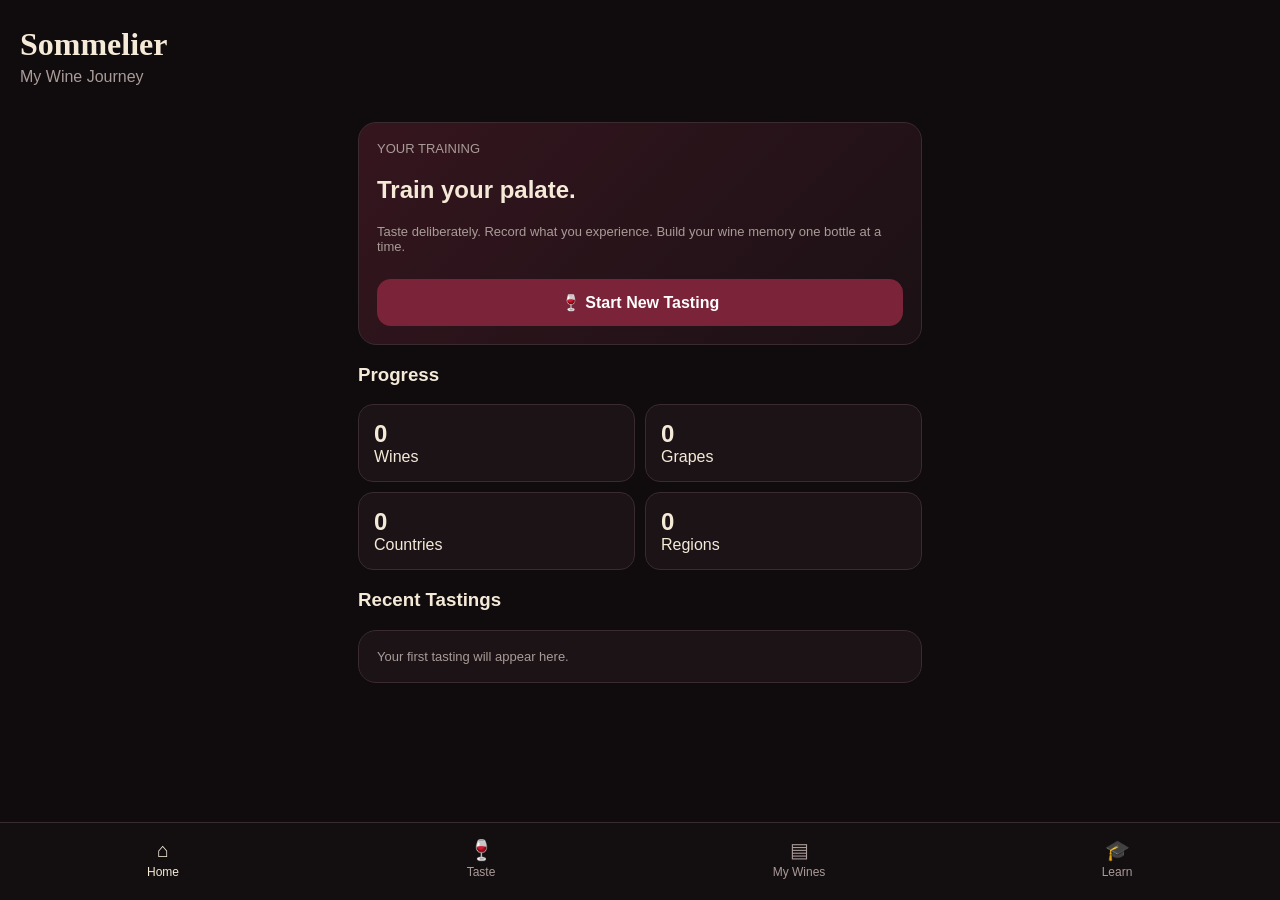
==== commit c09f3ac9: "Revert "V0.2.2   polish"" ====
--- a/index.html
+++ b/index.html
@@ -2,318 +2,117 @@
 <html lang="en">
 <head>
 <meta charset="UTF-8">
-<meta name="viewport" content="width=device-width, initial-scale=1.0, viewport-fit=cover">
-<meta name="theme-color" content="#0e090b">
-
-<title>Sommora — Your Sommelier Journey</title>
+<meta name="viewport" content="width=device-width, initial-scale=1.0">
+<meta name="theme-color" content="#160d10">
+
+<title>Sommelier</title>
 
 <style>
-:root{
-  --bg:#0e090b;
-  --card:#1b1215;
-  --card2:#24171b;
+:root {
+  --bg:#100b0d;
+  --card:#1b1316;
+  --card2:#24191d;
   --wine:#7b2338;
-  --wine2:#a33b56;
+  --wine2:#a13a55;
   --cream:#f5ead8;
-  --cream2:#dfd0bd;
   --muted:#a99b98;
-  --line:#39282e;
-  --gold:#c7a86b;
+  --line:#392b30;
   --green:#79966d;
-  --danger:#b84b55;
-}
-
-*{
+}
+
+* {
   box-sizing:border-box;
-  -webkit-tap-highlight-color:transparent;
-}
-
-html{scroll-behavior:smooth}
-
-body{
+}
+
+body {
   margin:0;
-  font-family:Arial,sans-serif;
-  background:
-    radial-gradient(circle at top right,rgba(123,35,56,.14),transparent 30%),
-    var(--bg);
+  font-family:Arial, sans-serif;
+  background:var(--bg);
   color:var(--cream);
-  padding-bottom:110px;
-}
-
-button,input,textarea,select{font:inherit}
-button{cursor:pointer}
-
-header{
+  padding-bottom:90px;
+}
+
+header {
+  padding:26px 20px 12px;
+}
+
+h1 {
+  margin:0;
+  font-family:Georgia, serif;
+  font-size:32px;
+}
+
+.subtitle {
+  color:var(--muted);
+  margin-top:5px;
+}
+
+.page {
+  display:none;
+  padding:10px 18px;
   max-width:600px;
   margin:auto;
-  padding:28px 20px 8px;
-}
-
-.brand{
-  display:flex;
-  justify-content:space-between;
-  align-items:center;
-}
-
-.brandName{
-  margin:0;
-  font-family:Georgia,serif;
-  font-size:34px;
-  font-weight:500;
-  letter-spacing:3px;
-}
-
-.brandMark{
-  width:40px;
-  height:40px;
-  border-radius:50%;
-  border:1px solid rgba(199,168,107,.55);
-  background:rgba(199,168,107,.05);
-  display:flex;
-  align-items:center;
-  justify-content:center;
-  color:var(--gold);
-  font-family:Georgia,serif;
-  font-size:19px;
-}
-
-.subtitle{
-  color:var(--muted);
-  margin-top:4px;
-  font-family:Georgia,serif;
-  font-style:italic;
-  font-size:15px;
-}
-
-.page{
-  display:none;
-  padding:8px 18px 25px;
-  max-width:600px;
-  margin:auto;
-}
-
-.page.active{display:block}
-
-.card{
-  background:linear-gradient(145deg,var(--card),#171013);
+}
+
+.page.active {
+  display:block;
+}
+
+.card {
+  background:var(--card);
   border:1px solid var(--line);
-  border-radius:22px;
+  border-radius:18px;
   padding:18px;
-  margin:15px 0;
-}
-
-.eyebrow{
-  color:var(--gold);
-  font-size:11px;
-  letter-spacing:2px;
-  text-transform:uppercase;
-  font-weight:bold;
-}
-
-.sectionHeading{
-  display:flex;
-  justify-content:space-between;
-  align-items:flex-end;
-  margin:25px 2px 10px;
-}
-
-.sectionHeading h3{
-  font-family:Georgia,serif;
-  font-size:22px;
-  font-weight:500;
-  margin:0;
-}
-
-.sectionHeading span{
-  color:var(--muted);
-  font-size:12px;
-}
-
-.sectionTitle{
-  font-family:Georgia,serif;
-  font-size:28px;
-  margin:15px 0 5px;
-}
-
-.small{
-  color:var(--muted);
-  font-size:13px;
-  line-height:1.45;
-}
-
-.primary{
+  margin:14px 0;
+}
+
+.hero {
+  background:linear-gradient(135deg,#35151e,#1b1115);
+}
+
+button {
   border:none;
+  border-radius:14px;
+  padding:14px 16px;
+  font-size:16px;
+  cursor:pointer;
+}
+
+.primary {
   width:100%;
-  background:linear-gradient(135deg,var(--wine),#982f4a);
+  background:var(--wine);
   color:white;
   font-weight:bold;
-  border-radius:15px;
-  padding:14px 16px;
-  margin-top:16px;
-}
-
-.secondary{
-  border:1px solid var(--line);
+  margin-top:12px;
+}
+
+.secondary {
   width:100%;
   background:var(--card2);
   color:var(--cream);
+  border:1px solid var(--line);
+  margin-top:8px;
+}
+
+.stats {
+  display:grid;
+  grid-template-columns:1fr 1fr;
+  gap:10px;
+}
+
+.stat {
+  background:var(--card);
+  padding:15px;
   border-radius:15px;
-  padding:14px 16px;
-  margin-top:9px;
-}
-
-.danger{
-  border:1px solid rgba(184,75,85,.5);
-  width:100%;
-  background:rgba(184,75,85,.1);
-  color:#efb3b8;
-  border-radius:15px;
-  padding:14px 16px;
-  margin-top:9px;
-}
-
-.textButton{
-  border:0;
-  background:none;
-  color:var(--cream);
-  padding:0;
-  font-weight:bold;
-}
-
-/* JOURNEY */
-
-.journeyCard{
-  padding:21px;
-  background:
-    radial-gradient(circle at 100% 0,rgba(199,168,107,.09),transparent 35%),
-    linear-gradient(145deg,var(--card),#171013);
-}
-
-.levelRow{
-  display:flex;
-  justify-content:space-between;
-  align-items:flex-start;
-  gap:15px;
-}
-
-.levelName{
-  font-family:Georgia,serif;
-  font-size:26px;
-  margin-top:5px;
-}
-
-.levelPercent{
-  color:var(--gold);
-  font-family:Georgia,serif;
-  font-size:25px;
-}
-
-.progressBar{
-  height:5px;
-  background:#2b2024;
-  border-radius:10px;
-  overflow:hidden;
-  margin:16px 0 8px;
-}
-
-.progressFill{
-  height:100%;
-  background:linear-gradient(90deg,var(--wine),var(--gold));
-  width:0%;
-  border-radius:10px;
-  transition:.4s;
-}
-
-.journeyHint{
-  color:var(--muted);
-  font-size:12px;
-}
-
-.journeyStats{
-  display:grid;
-  grid-template-columns:1fr;
-  gap:9px;
-  margin-top:17px;
-}
-
-.journeyStat{
-  display:flex;
-  align-items:center;
-  justify-content:space-between;
-  text-align:left;
-  background:#160f12;
-  color:var(--cream);
   border:1px solid var(--line);
-  border-radius:16px;
-  padding:15px 16px;
-}
-
-.statLeft{
-  display:flex;
-  align-items:center;
-  gap:13px;
-}
-
-.statIcon{
-  width:39px;
-  height:39px;
-  display:flex;
-  align-items:center;
-  justify-content:center;
-  border-radius:12px;
-  background:var(--card2);
-  font-size:19px;
-}
-
-.statNumber{
+}
+
+.stat strong {
+  font-size:24px;
   display:block;
-  font-family:Georgia,serif;
-  font-size:21px;
-}
-
-.statLabel{
-  color:var(--muted);
-  font-size:12px;
-  margin-top:2px;
-}
-
-.statArrow{color:var(--gold)}
-
-/* CURIOSITY */
-
-.curiosityCard{
-  background:
-    linear-gradient(135deg,rgba(123,35,56,.20),transparent 60%),
-    var(--card);
-}
-
-.curiosityType{
-  color:var(--gold);
-  text-transform:uppercase;
-  letter-spacing:1.7px;
-  font-size:10px;
-  font-weight:bold;
-}
-
-.curiosityCard h3{
-  font-family:Georgia,serif;
-  font-size:23px;
-  margin:9px 0 7px;
-}
-
-.curiosityCard p{
-  color:var(--cream2);
-  line-height:1.5;
-  margin:0;
-}
-
-.curiosityFooter{
-  margin-top:18px;
-}
-
-/* FORMS */
-
-label{
+}
+
+label {
   display:block;
   color:var(--muted);
   margin-top:14px;
@@ -321,7 +120,7 @@
   font-size:13px;
 }
 
-input,textarea,select{
+input, textarea, select {
   width:100%;
   padding:13px;
   background:#130e10;
@@ -331,47 +130,17 @@
   font-size:16px;
 }
 
-textarea{min-height:80px}
-
-.selectorButton{
-  width:100%;
-  min-height:48px;
-  display:flex;
-  justify-content:space-between;
-  align-items:center;
-  text-align:left;
-  padding:12px 14px;
-  background:#130e10;
-  border:1px solid var(--line);
-  color:var(--cream);
-  border-radius:12px;
-}
-
-.selectorPlaceholder{color:#776b69}
-
-.help{
-  display:inline-flex;
-  align-items:center;
-  justify-content:center;
-  width:19px;
-  height:19px;
-  margin-left:5px;
-  padding:0;
-  border:1px solid var(--muted);
-  border-radius:50%;
-  color:var(--muted);
-  background:none;
-  font-size:11px;
-  vertical-align:middle;
-}
-
-.chips{
+textarea {
+  min-height:80px;
+}
+
+.chips {
   display:flex;
   flex-wrap:wrap;
   gap:8px;
 }
 
-.chip{
+.chip {
   background:var(--card2);
   border:1px solid var(--line);
   color:var(--cream);
@@ -380,12 +149,23 @@
   font-size:14px;
 }
 
-.chip.selected{
+.chip.selected {
   background:var(--wine);
   border-color:var(--wine2);
 }
 
-.progress{
+.sectionTitle {
+  font-family:Georgia,serif;
+  font-size:23px;
+  margin:15px 0 5px;
+}
+
+.small {
+  color:var(--muted);
+  font-size:13px;
+}
+
+.progress {
   display:flex;
   justify-content:space-between;
   font-size:11px;
@@ -393,268 +173,74 @@
   margin-bottom:14px;
 }
 
-.progress .current{
+.progress .current {
   color:var(--cream);
   font-weight:bold;
 }
 
-.step{display:none}
-.step.active{display:block}
-
-.navButtons{
+.step {
+  display:none;
+}
+
+.step.active {
+  display:block;
+}
+
+.navButtons {
   display:flex;
   gap:10px;
   margin-top:20px;
 }
 
-.navButtons button{flex:1}
-
-/* SELECTOR MODAL */
-
-.modalBackdrop{
-  display:none;
-  position:fixed;
-  inset:0;
-  background:rgba(0,0,0,.7);
-  z-index:500;
-  align-items:flex-end;
-}
-
-.modalBackdrop.open{display:flex}
-
-.selectorModal{
-  width:100%;
-  max-width:600px;
-  margin:auto;
-  background:#171013;
-  border:1px solid var(--line);
-  border-radius:24px 24px 0 0;
-  padding:18px;
-  max-height:82vh;
-  display:flex;
-  flex-direction:column;
-}
-
-.modalHandle{
-  width:40px;
-  height:4px;
-  background:#514247;
-  border-radius:10px;
-  margin:0 auto 16px;
-}
-
-.modalHeader{
-  display:flex;
-  align-items:center;
-  justify-content:space-between;
-  gap:12px;
-  margin-bottom:12px;
-}
-
-.modalHeader h3{
-  font-family:Georgia,serif;
-  margin:0;
-  font-size:23px;
-}
-
-.closeButton{
-  border:0;
-  background:var(--card2);
-  color:var(--cream);
-  width:34px;
-  height:34px;
-  border-radius:50%;
-}
-
-.selectorResults{
-  overflow:auto;
-  margin-top:10px;
-}
-
-.selectorOption{
-  width:100%;
-  border:0;
+.navButtons button {
+  flex:1;
+}
+
+.wineCard {
+  padding:15px;
   border-bottom:1px solid var(--line);
-  background:none;
-  color:var(--cream);
-  padding:14px 5px;
-  text-align:left;
-  font-size:15px;
-}
-
-.selectorOption:last-child{border-bottom:0}
-
-.optionSub{
-  display:block;
-  color:var(--muted);
-  font-size:11px;
-  margin-top:3px;
-}
-
-/* JOURNAL */
-
-.journalCard{
-  position:relative;
-  padding:17px 46px 17px 3px;
-  border-bottom:1px solid var(--line);
-}
-
-.journalCard:last-child{border-bottom:0}
-
-.journalMain{
-  cursor:pointer;
-}
-
-.journalTitle{
-  font-family:Georgia,serif;
-  font-size:19px;
-}
-
-.rating{
+}
+
+.wineCard:last-child {
+  border-bottom:none;
+}
+
+.rating {
   color:#e7c56a;
   letter-spacing:2px;
-  margin-top:5px;
-}
-
-.moreButton{
-  position:absolute;
-  top:12px;
+}
+
+.bottomNav {
+  position:fixed;
+  bottom:0;
+  left:0;
   right:0;
-  width:38px;
-  height:38px;
-  border:0;
-  border-radius:50%;
+  background:#130e10;
+  border-top:1px solid var(--line);
+  display:grid;
+  grid-template-columns:repeat(4,1fr);
+  padding:8px 4px 14px;
+  z-index:100;
+}
+
+.bottomNav button {
   background:none;
+  color:var(--muted);
+  padding:7px 2px;
+  font-size:12px;
+}
+
+.bottomNav button.active {
   color:var(--cream);
-  font-size:22px;
-}
-
-.actionMenu{
-  display:none;
-  position:absolute;
-  right:4px;
-  top:48px;
-  z-index:10;
-  min-width:135px;
-  background:#24171b;
-  border:1px solid var(--line);
-  border-radius:13px;
-  overflow:hidden;
-  box-shadow:0 12px 30px rgba(0,0,0,.4);
-}
-
-.actionMenu.open{display:block}
-
-.actionMenu button{
+}
+
+.icon {
   display:block;
-  width:100%;
-  padding:12px 14px;
-  border:0;
-  background:none;
-  color:var(--cream);
-  text-align:left;
-}
-
-.actionMenu .deleteAction{color:#ef9aa2}
-
-.detailHero{
-  padding:21px;
-  background:
-    radial-gradient(circle at 90% 0,rgba(199,168,107,.11),transparent 30%),
-    var(--card);
-}
-
-.detailHero h2{
-  font-family:Georgia,serif;
-  font-size:29px;
-  margin:6px 0;
-}
-
-.detailSection{
-  margin:23px 0;
-}
-
-.detailSection h3{
-  font-family:Georgia,serif;
   font-size:20px;
-  font-weight:500;
-  margin:0 0 10px;
-}
-
-.detailGrid{
-  display:grid;
-  grid-template-columns:1fr 1fr;
-  gap:8px;
-}
-
-.detailItem{
-  background:#160f12;
-  border:1px solid var(--line);
-  border-radius:14px;
-  padding:12px;
-}
-
-.detailLabel{
-  display:block;
-  color:var(--muted);
-  font-size:11px;
-  margin-bottom:4px;
-}
-
-.detailValue{
-  font-size:14px;
-  line-height:1.4;
-}
-
-.emptyState{
-  color:var(--muted);
-  padding:10px 0;
-  line-height:1.5;
-}
-
-/* PROFILE */
-
-.profileTop{
-  text-align:center;
-  padding:25px 15px;
-}
-
-.profileAvatar{
-  width:78px;
-  height:78px;
-  border-radius:50%;
-  margin:auto;
-  display:flex;
-  align-items:center;
-  justify-content:center;
-  border:1px solid rgba(199,168,107,.6);
-  background:rgba(199,168,107,.05);
-  color:var(--gold);
-  font-family:Georgia,serif;
-  font-size:32px;
-}
-
-.profileName{
-  font-family:Georgia,serif;
-  font-size:25px;
-  margin:12px 0 4px;
-}
-
-.profileRow{
-  display:flex;
-  justify-content:space-between;
-  gap:15px;
-  padding:14px 0;
-  border-bottom:1px solid var(--line);
-}
-
-.profileRow:last-child{border-bottom:0}
-
-.profileRow span:first-child{color:var(--muted)}
-
-/* LEARN */
-
-.learnItem{
+  margin-bottom:3px;
+}
+
+.learnItem {
   background:var(--card);
   border:1px solid var(--line);
   padding:16px;
@@ -662,209 +248,81 @@
   margin:10px 0;
 }
 
-details summary{
+details summary {
   cursor:pointer;
   font-weight:bold;
 }
 
-details p{
+details p {
   color:#d3c6c2;
   line-height:1.5;
 }
 
-hr{
+hr {
   border:0;
   border-top:1px solid var(--line);
   margin:20px 0;
 }
-
-/* NAV */
-
-.bottomNav{
-  position:fixed;
-  bottom:0;
-  left:0;
-  right:0;
-  background:rgba(19,14,16,.97);
-  backdrop-filter:blur(16px);
-  border-top:1px solid var(--line);
-  display:grid;
-  grid-template-columns:1fr 1fr 1fr 1fr;
-  padding:8px 10px calc(10px + env(safe-area-inset-bottom));
-  z-index:100;
-}
-
-.bottomNav button{
-  border:none;
-  background:none;
-  color:var(--muted);
-  padding:6px 2px;
-  font-size:11px;
-}
-
-.bottomNav button.active{color:var(--cream)}
-
-.icon{
-  display:block;
-  font-size:19px;
-  margin-bottom:3px;
-}
-
-.tasteNavWrap{
-  display:flex;
-  justify-content:center;
-  align-items:center;
-}
-
-.tasteNav{
-  width:58px !important;
-  height:58px;
-  border-radius:50% !important;
-  margin-top:-27px;
-  padding:0 !important;
-  display:flex;
-  align-items:center;
-  justify-content:center;
-  background:linear-gradient(145deg,var(--wine),#9a304b) !important;
-  border:4px solid #130e10 !important;
-  box-shadow:0 8px 25px rgba(123,35,56,.4);
-  font-size:27px !important;
-  color:white !important;
-}
-
-.backLink{
-  border:0;
-  background:none;
-  color:var(--gold);
-  padding:6px 0 12px;
-}
-
-@media(min-width:600px){
-  .bottomNav{
-    max-width:600px;
-    left:50%;
-    transform:translateX(-50%);
-    border-left:1px solid var(--line);
-    border-right:1px solid var(--line);
-  }
-}
 </style>
 </head>
 
 <body>
 
 <header>
-  <div class="brand">
-    <div>
-      <h1 class="brandName">SOMMORA</h1>
-      <div class="subtitle">Your Sommelier Journey</div>
+  <h1>Sommelier</h1>
+  <div class="subtitle">My Wine Journey</div>
+</header>
+
+<!-- HOME -->
+
+<section id="home" class="page active">
+
+  <div class="card hero">
+    <div class="small">YOUR TRAINING</div>
+    <h2>Train your palate.</h2>
+    <p class="small">
+      Taste deliberately. Record what you experience.
+      Build your wine memory one bottle at a time.
+    </p>
+
+    <button class="primary" onclick="startTasting()">
+      🍷 Start New Tasting
+    </button>
+  </div>
+
+  <h3>Progress</h3>
+
+  <div class="stats">
+    <div class="stat">
+      <strong id="wineCount">0</strong>
+      Wines
     </div>
 
-    <button class="brandMark" id="headerInitial"
-      onclick="showPage('profile')">S</button>
-  </div>
-</header>
-
-<!-- HOME -->
-
-<section id="home" class="page active">
-
-  <div class="sectionHeading" style="margin-top:12px">
-    <h3>Your Sommora Journey</h3>
-    <span>Explore at your pace</span>
-  </div>
-
-  <div class="card journeyCard">
-
-    <div class="levelRow">
-      <div>
-        <div class="eyebrow">Your current chapter</div>
-        <div id="levelName" class="levelName">Wine Explorer</div>
-      </div>
-
-      <div id="journeyPercent" class="levelPercent">0%</div>
+    <div class="stat">
+      <strong id="grapeCount">0</strong>
+      Grapes
     </div>
 
-    <div class="progressBar">
-      <div id="journeyProgress" class="progressFill"></div>
+    <div class="stat">
+      <strong id="countryCount">0</strong>
+      Countries
     </div>
 
-    <div class="journeyHint">
-      Your journey grows through curiosity, learning and tasting.
-    </div>
-
-    <div class="journeyStats">
-
-      <button class="journeyStat"
-        onclick="showPage('wines',getNavButton('journal'))">
-        <span class="statLeft">
-          <span class="statIcon">🍷</span>
-          <span>
-            <strong id="wineCount" class="statNumber">0</strong>
-            <span class="statLabel">Wines Tasted</span>
-          </span>
-        </span>
-        <span class="statArrow">›</span>
-      </button>
-
-      <button class="journeyStat" onclick="showPage('world')">
-        <span class="statLeft">
-          <span class="statIcon">🌍</span>
-          <span>
-            <strong id="worldCount" class="statNumber">
-              0 Countries · 0 Regions
-            </strong>
-            <span class="statLabel">Your Wine World</span>
-          </span>
-        </span>
-        <span class="statArrow">›</span>
-      </button>
-
-      <button class="journeyStat" onclick="showPage('grapes')">
-        <span class="statLeft">
-          <span class="statIcon">🍇</span>
-          <span>
-            <strong id="grapeCount" class="statNumber">0</strong>
-            <span class="statLabel">Grapes Explored</span>
-          </span>
-        </span>
-        <span class="statArrow">›</span>
-      </button>
-
+    <div class="stat">
+      <strong id="regionCount">0</strong>
+      Regions
     </div>
   </div>
 
-  <div class="sectionHeading">
-    <h3>Curious?</h3>
-    <span>Discover something</span>
+  <h3>Recent Tastings</h3>
+
+  <div id="recentWines" class="card">
+    <div class="small">Your first tasting will appear here.</div>
   </div>
 
-  <div class="card curiosityCard" onclick="nextCuriosity()">
-    <div id="curiosityType" class="curiosityType"></div>
-    <h3 id="curiosityTitle"></h3>
-    <p id="curiosityText"></p>
-
-    <div class="curiosityFooter">
-      <button class="textButton">Another discovery →</button>
-    </div>
-  </div>
-
-  <div class="sectionHeading">
-    <h3>Recent Wines</h3>
-    <span onclick="showPage('wines',getNavButton('journal'))">
-      View journal
-    </span>
-  </div>
-
-  <div id="recentWines" class="card">
-    <div class="emptyState">
-      Your first tasting will appear here.
-    </div>
-  </div>
-
 </section>
 
-<!-- TASTE -->
+<!-- TASTING -->
 
 <section id="tasting" class="page">
 
@@ -876,74 +334,40 @@
   <span id="p4">Conclusion</span>
 </div>
 
+<!-- STEP 0 -->
+
 <div class="step" id="step0">
 
-  <div class="sectionTitle">The Bottle</div>
-  <p class="small">Record what you know about the wine.</p>
-
-  <label>Wine Name</label>
-  <input id="wineName">
-
-  <label>Producer</label>
-  <input id="producer">
-
-  <label>Vintage</label>
-  <input id="vintage" inputmode="numeric">
-
-  <label>
-    Country
-    <button class="help"
-      onclick="showHelpText('Country','Choose the country where the grapes were grown. Using Sommora’s list keeps your Wine World accurate.')">?</button>
-  </label>
-
-  <button id="countryButton"
-    class="selectorButton"
-    onclick="openSelector('country')">
-    <span class="selectorPlaceholder">Choose country</span>
-    <span>⌄</span>
-  </button>
-
-  <input id="country" type="hidden">
-
-  <label>
-    Region
-    <button class="help"
-      onclick="showHelpText('Region','A wine region is a recognized grape-growing area inside a country, such as Burgundy, Rioja or Napa Valley.')">?</button>
-  </label>
-
-  <button id="regionButton"
-    class="selectorButton"
-    onclick="openSelector('region')">
-    <span class="selectorPlaceholder">Choose region</span>
-    <span>⌄</span>
-  </button>
-
-  <input id="region" type="hidden">
-
-  <label>
-    Grape Variety
-    <button class="help"
-      onclick="showHelpText('Grape Variety','The grape variety is the type of grape used to make the wine — for example Pinot Noir, Chardonnay or Malbec.')">?</button>
-  </label>
-
-  <button id="grapeButton"
-    class="selectorButton"
-    onclick="openSelector('grape')">
-    <span class="selectorPlaceholder">Choose grape</span>
-    <span>⌄</span>
-  </button>
-
-  <input id="grape" type="hidden">
-
-  <label>Price</label>
-  <input id="price">
-
-  <label>Date Tasted</label>
-  <input id="date" type="date">
-
-  <div class="navButtons">
-    <button class="primary" onclick="nextStep()">Continue →</button>
-  </div>
+<div class="sectionTitle">The Bottle</div>
+<p class="small">Record what you know about the wine.</p>
+
+<label>Wine Name</label>
+<input id="wineName">
+
+<label>Producer</label>
+<input id="producer">
+
+<label>Vintage</label>
+<input id="vintage" inputmode="numeric">
+
+<label>Country</label>
+<input id="country">
+
+<label>Region</label>
+<input id="region">
+
+<label>Grape Variety</label>
+<input id="grape">
+
+<label>Price</label>
+<input id="price">
+
+<label>Date Tasted</label>
+<input id="date" type="date">
+
+<div class="navButtons">
+<button class="primary" onclick="nextStep()">Continue →</button>
+</div>
 
 </div>
 
@@ -951,59 +375,39 @@
 
 <div class="step" id="step1">
 
-  <div class="sectionTitle">Look 👁️</div>
-  <p class="small">Use a white background and tilt the glass.</p>
-
-  <label>
-    Wine Type
-    <button class="help"
-      onclick="showHelpText('Wine Type','Start with the broad style you can see: red, white or rosé.')">?</button>
-  </label>
-
-  <div class="chips" data-field="type">
-    <button class="chip">Red</button>
-    <button class="chip">White</button>
-    <button class="chip">Rosé</button>
-  </div>
-
-  <label>
-    Clarity
-    <button class="help"
-      onclick="showHelpText('Clarity','Look through the wine. Clear means you can see through it without obvious haze. Hazy wine appears cloudy or less transparent.')">?</button>
-  </label>
-
-  <div class="chips" data-field="clarity">
-    <button class="chip">Clear</button>
-    <button class="chip">Hazy</button>
-  </div>
-
-  <label>
-    Intensity
-    <button class="help"
-      onclick="showHelpText('Appearance Intensity','Look at how concentrated the colour appears. Pale wines have less colour concentration; deep wines have more.')">?</button>
-  </label>
-
-  <div class="chips" data-field="appearanceIntensity">
-    <button class="chip">Pale</button>
-    <button class="chip">Medium</button>
-    <button class="chip">Deep</button>
-  </div>
-
-  <label>
-    Colour
-    <button class="help"
-      onclick="showHelpText('Colour','Describe the colour you actually see: ruby, garnet, purple, lemon, gold, salmon and so on.')">?</button>
-  </label>
-
-  <input id="colour" placeholder="Ruby, garnet, lemon, gold...">
-
-  <label>Your observations</label>
-  <textarea id="lookNotes"></textarea>
-
-  <div class="navButtons">
-    <button class="secondary" onclick="previousStep()">← Back</button>
-    <button class="primary" onclick="nextStep()">Nose →</button>
-  </div>
+<div class="sectionTitle">Look 👁️</div>
+<p class="small">Use a white background and tilt the glass.</p>
+
+<label>Wine Type</label>
+<div class="chips" data-field="type">
+<button class="chip">Red</button>
+<button class="chip">White</button>
+<button class="chip">Rosé</button>
+</div>
+
+<label>Clarity</label>
+<div class="chips" data-field="clarity">
+<button class="chip">Clear</button>
+<button class="chip">Hazy</button>
+</div>
+
+<label>Intensity</label>
+<div class="chips" data-field="appearanceIntensity">
+<button class="chip">Pale</button>
+<button class="chip">Medium</button>
+<button class="chip">Deep</button>
+</div>
+
+<label>Colour</label>
+<input id="colour" placeholder="Ruby, garnet, lemon, gold...">
+
+<label>Your observations</label>
+<textarea id="lookNotes"></textarea>
+
+<div class="navButtons">
+<button class="secondary" onclick="previousStep()">← Back</button>
+<button class="primary" onclick="nextStep()">Nose →</button>
+</div>
 
 </div>
 
@@ -1011,136 +415,125 @@
 
 <div class="step" id="step2">
 
-  <div class="sectionTitle">Nose 👃</div>
-
-  <p class="small">
-    Smell before swirling. Then swirl and smell again.
-    Work broad → specific.
-  </p>
-
-  <label>
-    Condition
-    <button class="help"
-      onclick="showHelpText('Condition','A clean wine shows no obvious fault. If something seems unusually musty, vinegary or otherwise wrong, you may suspect a fault.')">?</button>
-  </label>
-
-  <div class="chips" data-field="condition">
-    <button class="chip">Clean</button>
-    <button class="chip">Fault suspected</button>
-  </div>
-
-  <label>
-    Aroma Intensity
-    <button class="help"
-      onclick="showHelpText('Aroma Intensity','How easily can you smell the wine? Light aromas require more effort; pronounced aromas are immediately noticeable.')">?</button>
-  </label>
-
-  <div class="chips" data-field="noseIntensity">
-    <button class="chip">Light</button>
-    <button class="chip">Medium</button>
-    <button class="chip">Pronounced</button>
-  </div>
-
-  <hr>
-
-  <details open class="learnItem">
-    <summary>🍋 Citrus</summary>
-    <div class="chips multi">
-      <button class="chip">Lemon</button>
-      <button class="chip">Lime</button>
-      <button class="chip">Grapefruit</button>
-      <button class="chip">Orange</button>
-    </div>
-  </details>
-
-  <details class="learnItem">
-    <summary>🍎 Green Fruit</summary>
-    <div class="chips multi">
-      <button class="chip">Apple</button>
-      <button class="chip">Pear</button>
-      <button class="chip">Gooseberry</button>
-    </div>
-  </details>
-
-  <details class="learnItem">
-    <summary>🍑 Stone Fruit</summary>
-    <div class="chips multi">
-      <button class="chip">Peach</button>
-      <button class="chip">Apricot</button>
-      <button class="chip">Nectarine</button>
-    </div>
-  </details>
-
-  <details class="learnItem">
-    <summary>🥭 Tropical Fruit</summary>
-    <div class="chips multi">
-      <button class="chip">Pineapple</button>
-      <button class="chip">Mango</button>
-      <button class="chip">Passion Fruit</button>
-      <button class="chip">Banana</button>
-    </div>
-  </details>
-
-  <details class="learnItem">
-    <summary>🍓 Red Fruit</summary>
-    <div class="chips multi">
-      <button class="chip">Strawberry</button>
-      <button class="chip">Raspberry</button>
-      <button class="chip">Red Cherry</button>
-      <button class="chip">Cranberry</button>
-    </div>
-  </details>
-
-  <details class="learnItem">
-    <summary>🫐 Black Fruit</summary>
-    <div class="chips multi">
-      <button class="chip">Blackberry</button>
-      <button class="chip">Black Cherry</button>
-      <button class="chip">Blackcurrant</button>
-      <button class="chip">Plum</button>
-    </div>
-  </details>
-
-  <details class="learnItem">
-    <summary>🌹 Floral</summary>
-    <div class="chips multi">
-      <button class="chip">Blossom</button>
-      <button class="chip">Rose</button>
-      <button class="chip">Violet</button>
-    </div>
-  </details>
-
-  <details class="learnItem">
-    <summary>🌿 Herbal / Vegetal</summary>
-    <div class="chips multi">
-      <button class="chip">Grass</button>
-      <button class="chip">Mint</button>
-      <button class="chip">Eucalyptus</button>
-      <button class="chip">Bell Pepper</button>
-    </div>
-  </details>
-
-  <details class="learnItem">
-    <summary>🪵 Oak / Spice</summary>
-    <div class="chips multi">
-      <button class="chip">Vanilla</button>
-      <button class="chip">Toast</button>
-      <button class="chip">Cedar</button>
-      <button class="chip">Smoke</button>
-      <button class="chip">Coconut</button>
-      <button class="chip">Pepper</button>
-      <button class="chip">Clove</button>
-    </div>
-  </details>
-
-  <label>Additional aromas</label>
-  <input id="customAromas"
-    placeholder="Leather, tobacco, mushroom...">
-
-  <div class="navButtons">
-    <button class="secondary" onclick="previousStep()">← Look</button>
-    <button class="primary" onclick="nextStep()">Palate →</button>
-  </div>
+<div class="sectionTitle">Nose 👃</div>
+
+<p class="small">
+Smell before swirling. Then swirl and smell again.
+Work broad → specific.
+</p>
+
+<label>Condition</label>
+<div class="chips" data-field="condition">
+<button class="chip">Clean</button>
+<button class="chip">Fault suspected</button>
+</div>
+
+<label>Aroma Intensity</label>
+<div class="chips" data-field="noseIntensity">
+<button class="chip">Light</button>
+<button class="chip">Medium</button>
+<button class="chip">Pronounced</button>
+</div>
+
+<hr>
+
+<details open class="learnItem">
+<summary>🍋 Citrus</summary>
+<div class="chips multi">
+<button class="chip">Lemon</button>
+<button class="chip">Lime</button>
+<button class="chip">Grapefruit</button>
+<button class="chip">Orange</button>
+</div>
+</details>
+
+<details class="learnItem">
+<summary>🍎 Green Fruit</summary>
+<div class="chips multi">
+<button class="chip">Apple</button>
+<button class="chip">Pear</button>
+<button class="chip">Gooseberry</button>
+</div>
+</details>
+
+<details class="learnItem">
+<summary>🍑 Stone Fruit</summary>
+<div class="chips multi">
+<button class="chip">Peach</button>
+<button class="chip">Apricot</button>
+<button class="chip">Nectarine</button>
+</div>
+</details>
+
+<details class="learnItem">
+<summary>🥭 Tropical Fruit</summary>
+<div class="chips multi">
+<button class="chip">Pineapple</button>
+<button class="chip">Mango</button>
+<button class="chip">Passion Fruit</button>
+<button class="chip">Banana</button>
+</div>
+</details>
+
+<details class="learnItem">
+<summary>🍓 Red Fruit</summary>
+<div class="chips multi">
+<button class="chip">Strawberry</button>
+<button class="chip">Raspberry</button>
+<button class="chip">Red Cherry</button>
+<button class="chip">Cranberry</button>
+</div>
+</details>
+
+<details class="learnItem">
+<summary>🫐 Black Fruit</summary>
+<div class="chips multi">
+<button class="chip">Blackberry</button>
+<button class="chip">Black Cherry</button>
+<button class="chip">Blackcurrant</button>
+<button class="chip">Plum</button>
+</div>
+</details>
+
+<details class="learnItem">
+<summary>🌹 Floral</summary>
+<div class="chips multi">
+<button class="chip">Blossom</button>
+<button class="chip">Rose</button>
+<button class="chip">Violet</button>
+</div>
+</details>
+
+<details class="learnItem">
+<summary>🌿 Herbal / Vegetal</summary>
+<div class="chips multi">
+<button class="chip">Grass</button>
+<button class="chip">Mint</button>
+<button class="chip">Eucalyptus</button>
+<button class="chip">Bell Pepper</button>
+</div>
+</details>
+
+<details class="learnItem">
+<summary>🪵 Oak / Spice</summary>
+<div class="chips multi">
+<button class="chip">Vanilla</button>
+<button class="chip">Toast</button>
+<button class="chip">Cedar</button>
+<button class="chip">Smoke</button>
+<button class="chip">Coconut</button>
+<button class="chip">Pepper</button>
+<button class="chip">Clove</button>
+</div>
+</details>
+
+<label>Additional aromas</label>
+<input id="customAromas" placeholder="Leather, tobacco, mushroom...">
+
+<div class="navButtons">
+<button class="secondary" onclick="previousStep()">← Look</button>
+<button class="primary" onclick="nextStep()">Palate →</button>
+</div>
 
 </div>
 
@@ -1148,22 +541,22 @@
 
 <div class="step" id="step3">
 
-  <div class="sectionTitle">Palate 👅</div>
-
-  <p class="small">
-    Take a small sip and move the wine around your mouth.
-    Focus on structure before flavour.
-  </p>
-
-  <div id="palateFields"></div>
-
-  <label>Flavours / Notes</label>
-  <textarea id="palateNotes"></textarea>
-
-  <div class="navButtons">
-    <button class="secondary" onclick="previousStep()">← Nose</button>
-    <button class="primary" onclick="nextStep()">Conclusion →</button>
-  </div>
+<div class="sectionTitle">Palate 👅</div>
+
+<p class="small">
+Take a small sip and move the wine around your mouth.
+Focus on structure before flavour.
+</p>
+
+<div id="palateFields"></div>
+
+<label>Flavours / Notes</label>
+<textarea id="palateNotes"></textarea>
+
+<div class="navButtons">
+<button class="secondary" onclick="previousStep()">← Nose</button>
+<button class="primary" onclick="nextStep()">Conclusion →</button>
+</div>
 
 </div>
 
@@ -1171,666 +564,232 @@
 
 <div class="step" id="step4">
 
-  <div class="sectionTitle">Conclusion 🎓</div>
-
-  <label>Food Pairing</label>
-  <input id="pairing" placeholder="What would you serve with it?">
-
-  <label>
-    Why does the pairing work?
-    <button class="help"
-      onclick="showHelpText('Food Pairing','Think about how acidity, sweetness, salt, fat, spice and tannin interact between the wine and food.')">?</button>
-  </label>
-
-  <textarea id="pairingWhy"></textarea>
-
-  <label>What 2–3 clues would help you recognize this wine again?</label>
-  <textarea id="memoryClues"></textarea>
-
-  <label>Personal Rating</label>
-
-  <div class="chips" data-field="rating">
-    <button class="chip">1</button>
-    <button class="chip">2</button>
-    <button class="chip">3</button>
-    <button class="chip">4</button>
-    <button class="chip">5</button>
-  </div>
-
-  <label>Would you buy it again?</label>
-
-  <div class="chips" data-field="buyAgain">
-    <button class="chip">Yes</button>
-    <button class="chip">Maybe</button>
-    <button class="chip">No</button>
-  </div>
-
-  <label>Final Notes</label>
-  <textarea id="finalNotes"></textarea>
-
-  <div class="navButtons">
-    <button class="secondary" onclick="previousStep()">← Palate</button>
-    <button class="primary" onclick="saveTasting()">Save Tasting ✓</button>
-  </div>
+<div class="sectionTitle">Conclusion 🎓</div>
+
+<label>Food Pairing</label>
+<input id="pairing" placeholder="What would you serve with it?">
+
+<label>Why does the pairing work?</label>
+<textarea id="pairingWhy"></textarea>
+
+<label>What 2–3 clues would help you recognize this wine again?</label>
+<textarea id="memoryClues"></textarea>
+
+<label>Personal Rating</label>
+
+<div class="chips" data-field="rating">
+<button class="chip">1</button>
+<button class="chip">2</button>
+<button class="chip">3</button>
+<button class="chip">4</button>
+<button class="chip">5</button>
+</div>
+
+<label>Would you buy it again?</label>
+
+<div class="chips" data-field="buyAgain">
+<button class="chip">Yes</button>
+<button class="chip">Maybe</button>
+<button class="chip">No</button>
+</div>
+
+<label>Final Notes</label>
+<textarea id="finalNotes"></textarea>
+
+<div class="navButtons">
+<button class="secondary" onclick="previousStep()">← Palate</button>
+<button class="primary" onclick="saveTasting()">Save Tasting ✓</button>
+</div>
 
 </div>
 
 </section>
 
-<!-- JOURNAL -->
+<!-- MY WINES -->
 
 <section id="wines" class="page">
 
-  <div class="sectionTitle">Journal</div>
-
-  <p class="small">
-    Every bottle becomes part of your Sommora journey.
-  </p>
-
-  <input id="searchWine"
-    placeholder="Search wine, grape, country, region..."
-    oninput="renderWines()">
-
-  <div id="wineList" class="card"></div>
+<div class="sectionTitle">My Wines</div>
+
+<input id="searchWine"
+placeholder="Search wines..."
+oninput="renderWines()">
+
+<div id="wineList" class="card"></div>
 
 </section>
 
-<!-- WINE DETAIL -->
-
-<section id="wineDetail" class="page">
-
-  <button class="backLink"
-    onclick="showPage('wines',getNavButton('journal'))">
-    ← Journal
-  </button>
-
-  <div id="wineDetailContent"></div>
+<!-- LEARN -->
+
+<section id="learn" class="page">
+
+<div class="sectionTitle">Learn</div>
+<p class="small">Your pocket sommelier reference.</p>
+
+<details class="learnItem">
+<summary>👁️ Appearance Guide</summary>
+<p>
+White: Lemon-green → Lemon → Gold → Amber → Brown
+</p>
+<p>
+Red: Purple → Ruby → Garnet → Tawny → Brown
+</p>
+<p>
+Rosé: Pink → Salmon → Orange
+</p>
+</details>
+
+<details class="learnItem">
+<summary>👃 How to Smell Wine</summary>
+<p>
+Smell first without swirling. Then swirl gently and smell again.
+Start broad: fruit, floral, herbal, spice, oak, earth.
+Only then become specific.
+</p>
+</details>
+
+<details class="learnItem">
+<summary>👅 Acidity</summary>
+<p>
+Acidity creates freshness and makes your mouth water.
+Pay attention to salivation after swallowing or spitting.
+</p>
+</details>
+
+<details class="learnItem">
+<summary>🍂 Tannin</summary>
+<p>
+Tannin creates a drying or gripping sensation on your gums,
+tongue and cheeks. It is especially important in red wine.
+</p>
+</details>
+
+<details class="learnItem">
+<summary>⚖️ Body</summary>
+<p>
+Body is the overall weight and texture of wine.
+Think of the difference between skim milk, whole milk and cream.
+</p>
+</details>
+
+<details class="learnItem">
+<summary>🍽️ Food Pairing</summary>
+<p>
+Acidic food generally needs an equally acidic wine.
+Sweet wine should generally be at least as sweet as the dessert.
+Salt can soften the perception of tannin.
+High alcohol can intensify spicy heat.
+</p>
+</details>
+
+<details class="learnItem">
+<summary>🎯 Training Rule</summary>
+<p>
+Taste first. Write your observations.
+Only afterward research the wine.
+Never let someone else's tasting notes tell you what you should smell.
+</p>
+</details>
 
 </section>
 
-<!-- WORLD -->
-
-<section id="world" class="page">
-
-  <button class="backLink" onclick="showPage('home',getNavButton('home'))">
-    ← Home
-  </button>
-
-  <div class="sectionTitle">Your Wine World</div>
-
-  <p class="small">
-    Explore the countries and regions you've discovered through wine.
-  </p>
-
-  <div id="worldList" class="card"></div>
-
-</section>
-
-<!-- GRAPES -->
-
-<section id="grapes" class="page">
-
-  <button class="backLink" onclick="showPage('home',getNavButton('home'))">
-    ← Home
-  </button>
-
-  <div class="sectionTitle">Grapes Explored</div>
-
-  <p class="small">
-    The varieties you've encountered along your journey.
-  </p>
-
-  <div id="grapeList" class="card"></div>
-
-</section>
-
-<!-- LEARN -->
-
-<section id="learn" class="page">
-
-  <div class="sectionTitle">Learn</div>
-  <p class="small">Understand wine at your own pace.</p>
-
-  <details class="learnItem">
-    <summary>👁️ Appearance Guide</summary>
-    <p>White: Lemon-green → Lemon → Gold → Amber → Brown</p>
-    <p>Red: Purple → Ruby → Garnet → Tawny → Brown</p>
-    <p>Rosé: Pink → Salmon → Orange</p>
-  </details>
-
-  <details class="learnItem">
-    <summary>💧 Understanding Acidity</summary>
-    <p>
-      Acidity creates freshness and makes your mouth water.
-      Pay attention to salivation after swallowing or spitting.
-      Higher mouth-watering sensation usually suggests higher acidity.
-    </p>
-  </details>
-
-  <details class="learnItem">
-    <summary>👃 How to Smell Wine</summary>
-    <p>
-      Smell first without swirling. Then swirl gently and smell again.
-      Start broad: fruit, floral, herbal, spice, oak and earth.
-      Only then become specific.
-    </p>
-  </details>
-
-  <details class="learnItem">
-    <summary>🍂 Tannin</summary>
-    <p>
-      Tannin creates a drying or gripping sensation on your gums,
-      tongue and cheeks. It is particularly important in red wine.
-    </p>
-  </details>
-
-  <details class="learnItem">
-    <summary>⚖️ Body</summary>
-    <p>
-      Body describes the overall weight and texture of a wine.
-      Think of the difference between skim milk, whole milk and cream.
-    </p>
-  </details>
-
-  <details class="learnItem">
-    <summary>🍽️ Food Pairing</summary>
-    <p>
-      Acidic food generally needs an equally acidic wine.
-      Sweet wine should usually be at least as sweet as the dessert.
-      Salt can soften the perception of tannin.
-      High alcohol can intensify spicy heat.
-    </p>
-  </details>
-
-  <details class="learnItem">
-    <summary>🎯 Taste for Yourself</summary>
-    <p>
-      Taste first and record your observations.
-      Research the wine afterward.
-      Your own perception is the most important part of your journal.
-    </p>
-  </details>
-
-</section>
-
-<!-- PROFILE -->
-
-<section id="profile" class="page">
-
-  <div class="sectionTitle">Profile</div>
-
-  <div class="card profileTop">
-    <div id="profileAvatar" class="profileAvatar">S</div>
-    <div id="profileDisplayName" class="profileName">Sommora Explorer</div>
-    <div id="profileLevel" class="small">Wine Explorer</div>
-  </div>
-
-  <div class="card">
-
-    <label>Your Name</label>
-
-    <input id="profileNameInput"
-      placeholder="Enter your name"
-      oninput="saveProfile()">
-
-    <div class="profileRow">
-      <span>Wines tasted</span>
-      <strong id="profileWineCount">0</strong>
-    </div>
-
-    <div class="profileRow">
-      <span>Countries explored</span>
-      <strong id="profileCountryCount">0</strong>
-    </div>
-
-    <div class="profileRow">
-      <span>Grapes explored</span>
-      <strong id="profileGrapeCount">0</strong>
-    </div>
-
-    <div class="profileRow">
-      <span>Member since</span>
-      <strong id="memberSince"></strong>
-    </div>
-
-  </div>
-
-  <div class="card">
-    <div class="eyebrow">About Sommora</div>
-
-    <p style="line-height:1.6;color:var(--cream2)">
-      Sommora is a wine journey, not a wine game.
-      Learn at your pace. Taste when you want.
-      Record what you love. Discover what comes next.
-    </p>
-
-    <div class="small">Prototype · V.02.1</div>
-  </div>
-
-</section>
-
-<!-- SELECTOR -->
-
-<div id="selectorBackdrop"
-  class="modalBackdrop"
-  onclick="backdropClose(event)">
-
-  <div class="selectorModal">
-
-    <div class="modalHandle"></div>
-
-    <div class="modalHeader">
-      <h3 id="selectorTitle">Choose</h3>
-
-      <button class="closeButton"
-        onclick="closeSelector()">×</button>
-    </div>
-
-    <input id="selectorSearch"
-      placeholder="Search..."
-      oninput="renderSelectorOptions()">
-
-    <div id="selectorResults"
-      class="selectorResults"></div>
-
-  </div>
-</div>
-
 <!-- NAV -->
 
 <nav class="bottomNav">
 
-  <button data-nav="home"
-    class="active"
-    onclick="showPage('home',this)">
-    <span class="icon">⌂</span>
-    Home
-  </button>
-
-  <div class="tasteNavWrap">
-    <button data-nav="taste"
-      class="tasteNav"
-      aria-label="Start tasting"
-      onclick="startTasting(this)">
-      🍷
-    </button>
-  </div>
-
-  <button data-nav="journal"
-    onclick="showPage('wines',this)">
-    <span class="icon">▤</span>
-    Journal
-  </button>
-
-  <button data-nav="learn"
-    onclick="showPage('learn',this)">
-    <span class="icon">◇</span>
-    Learn
-  </button>
+<button onclick="showPage('home',this)" class="active">
+<span class="icon">⌂</span>
+Home
+</button>
+
+<button onclick="startTasting()">
+<span class="icon">🍷</span>
+Taste
+</button>
+
+<button onclick="showPage('wines',this)">
+<span class="icon">▤</span>
+My Wines
+</button>
+
+<button onclick="showPage('learn',this)">
+<span class="icon">🎓</span>
+Learn
+</button>
 
 </nav>
 
 <script>
 
-let currentStep=0;
-let selections={};
-let aromas=[];
-let curiosityIndex=0;
-let selectorType=null;
-let currentWineId=null;
-
-const wineData={
-
-"France":{
-flag:"🇫🇷",
-regions:[
-"Bordeaux","Burgundy","Champagne","Rhône Valley","Loire Valley",
-"Alsace","Provence","Languedoc-Roussillon","Beaujolais",
-"South West France"
-]
-},
-
-"Italy":{
-flag:"🇮🇹",
-regions:[
-"Tuscany","Piedmont","Veneto","Sicily","Lombardy","Campania",
-"Friuli-Venezia Giulia","Trentino-Alto Adige","Puglia",
-"Emilia-Romagna"
-]
-},
-
-"Spain":{
-flag:"🇪🇸",
-regions:[
-"Rioja","Ribera del Duero","Priorat","Rías Baixas","Cava",
-"Jerez","Rueda","Toro","La Mancha","Penedès"
-]
-},
-
-"Portugal":{
-flag:"🇵🇹",
-regions:[
-"Douro","Vinho Verde","Dão","Alentejo","Bairrada","Madeira"
-]
-},
-
-"United States":{
-flag:"🇺🇸",
-regions:[
-"Napa Valley","Sonoma County","Willamette Valley",
-"Columbia Valley","Paso Robles","Santa Barbara County",
-"Finger Lakes"
-]
-},
-
-"Argentina":{
-flag:"🇦🇷",
-regions:[
-"Mendoza","Salta","Patagonia","San Juan","Uco Valley"
-]
-},
-
-"Chile":{
-flag:"🇨🇱",
-regions:[
-"Maipo Valley","Colchagua Valley","Casablanca Valley",
-"Aconcagua Valley","Maule Valley","Leyda Valley"
-]
-},
-
-"Australia":{
-flag:"🇦🇺",
-regions:[
-"Barossa Valley","Margaret River","Hunter Valley",
-"Yarra Valley","McLaren Vale","Clare Valley",
-"Coonawarra","Adelaide Hills"
-]
-},
-
-"New Zealand":{
-flag:"🇳🇿",
-regions:[
-"Marlborough","Central Otago","Hawke's Bay",
-"Martinborough","Nelson","Canterbury"
-]
-},
-
-"Germany":{
-flag:"🇩🇪",
-regions:[
-"Mosel","Rheingau","Pfalz","Rheinhessen","Nahe","Baden"
-]
-},
-
-"South Africa":{
-flag:"🇿🇦",
-regions:[
-"Stellenbosch","Swartland","Paarl","Constantia",
-"Walker Bay","Franschhoek"
-]
-},
-
-"Canada":{
-flag:"🇨🇦",
-regions:[
-"Okanagan Valley","Niagara Peninsula",
-"Prince Edward County","Similkameen Valley"
-]
-},
-
-"Greece":{
-flag:"🇬🇷",
-regions:[
-"Santorini","Nemea","Naoussa","Macedonia","Crete"
-]
-},
-
-"Austria":{
-flag:"🇦🇹",
-regions:[
-"Wachau","Kamptal","Kremstal","Burgenland","Weinviertel"
-]
-},
-
-"Hungary":{
-flag:"🇭🇺",
-regions:["Tokaj","Eger","Villány"]
-}
-
+let currentStep = 0;
+let selections = {};
+let aromas = [];
+
+const palateOptions = {
+  Sweetness:["Dry","Off-dry","Medium","Sweet"],
+  Acidity:["Low","Medium-","Medium","Medium+","High"],
+  Tannin:["Low","Medium-","Medium","Medium+","High"],
+  Alcohol:["Low","Medium","High"],
+  Body:["Light","Medium-","Medium","Medium+","Full"],
+  "Flavor Intensity":["Light","Medium","Pronounced"],
+  Finish:["Short","Medium","Long"]
 };
 
-const grapeOptions=[
-"Albariño",
-"Assyrtiko",
-"Barbera",
-"Cabernet Franc",
-"Cabernet Sauvignon",
-"Carménère",
-"Chardonnay",
-"Chenin Blanc",
-"Corvina",
-"Gamay",
-"Garnacha / Grenache",
-"Gewürztraminer",
-"Grüner Veltliner",
-"Malbec",
-"Merlot",
-"Montepulciano",
-"Mourvèdre",
-"Muscat",
-"Nebbiolo",
-"Nero d'Avola",
-"Pinot Grigio / Pinot Gris",
-"Pinot Noir",
-"Riesling",
-"Sangiovese",
-"Sauvignon Blanc",
-"Semillon",
-"Syrah / Shiraz",
-"Tempranillo",
-"Touriga Nacional",
-"Viognier",
-"Zinfandel / Primitivo",
-"Blend",
-"Other / Not sure"
-];
-
-const curiosityCards=[
-{
-type:"Understand Your Wine",
-title:"Why does acidity matter?",
-text:"Acidity gives wine freshness and structure. One clue is simple: notice how much your mouth waters after a sip."
-},
-{
-type:"Taste Better",
-title:"Why do we swirl wine?",
-text:"Swirling increases contact with air and helps aromatic compounds reach your nose more easily."
-},
-{
-type:"Taste Better",
-title:"Smell before you swirl.",
-text:"Your first quiet sniff can reveal delicate aromas. Smell once before swirling, then compare."
-},
-{
-type:"Understand Your Wine",
-title:"What exactly is tannin?",
-text:"Tannin is the drying, gripping sensation you may feel on your gums, tongue and cheeks."
-},
-{
-type:"Understand Your Wine",
-title:"What does body mean?",
-text:"Body describes the weight and texture of wine. Think skim milk, whole milk and cream."
-},
-{
-type:"Discover a Grape",
-title:"Meet Pinot Noir.",
-text:"Pinot Noir is known for red-fruit aromas, relatively high acidity and the ability to express subtle differences in place."
-},
-{
-type:"Discover a Grape",
-title:"Meet Riesling.",
-text:"Riesling can range from bone-dry to intensely sweet while often retaining vibrant acidity."
-},
-{
-type:"Discover a Grape",
-title:"Meet Chardonnay.",
-text:"Chardonnay can taste dramatically different depending on climate, winemaking and oak."
-},
-{
-type:"Discover the World",
-title:"Champagne is a place.",
-text:"Champagne is a wine region in France. Its name is protected for wines produced according to its rules."
-},
-{
-type:"Taste Better",
-title:"The finish tells a story.",
-text:"After swallowing or spitting, notice how long pleasant flavours remain. That persistence is the finish."
-},
-{
-type:"Understand Your Wine",
-title:"Dry doesn't mean drying.",
-text:"Dry describes sweetness. A drying sensation is usually associated with tannin — two very different things."
-},
-{
-type:"Taste Better",
-title:"Compare two wines.",
-text:"Side-by-side tasting makes differences in acidity, body, tannin and aroma much easier to recognize."
-},
-{
-type:"Discover the World",
-title:"Place changes flavour.",
-text:"Climate, soil, altitude and exposure influence how grapes ripen and how a wine can express itself."
-}
-];
-
-const palateOptions={
-Sweetness:["Dry","Off-dry","Medium","Sweet"],
-Acidity:["Low","Medium-","Medium","Medium+","High"],
-Tannin:["Low","Medium-","Medium","Medium+","High"],
-Alcohol:["Low","Medium","High"],
-Body:["Light","Medium-","Medium","Medium+","Full"],
-"Flavor Intensity":["Light","Medium","Pronounced"],
-Finish:["Short","Medium","Long"]
-};
-
-const helpText={
-Sweetness:"Is there perceptible sugar, or does the wine finish dry? Dry means little or no noticeable sweetness.",
-Acidity:"Notice how much your mouth waters after the wine. More salivation usually suggests higher acidity.",
-Tannin:"Tannin creates a drying or gripping feeling, especially on your gums, tongue and cheeks.",
-Alcohol:"Notice warmth, particularly toward the back of your throat. More warmth can suggest higher alcohol.",
-Body:"Body is the overall weight and texture of the wine. Think skim milk versus whole milk versus cream.",
-"Flavor Intensity":"How strongly do the flavours present themselves while the wine is in your mouth?",
-Finish:"After swallowing or spitting, notice how long pleasant flavours remain. That persistence is the finish."
-};
-
-function getWines(){
-  try{
-    return JSON.parse(localStorage.getItem("sommelierWines")||"[]");
-  }catch(e){
-    return [];
-  }
-}
-
-function saveWines(wines){
-  localStorage.setItem("sommelierWines",JSON.stringify(wines));
-}
-
-function normalize(value){
-  return (value||"").trim();
-}
-
-function uniqueValues(values){
-  const map=new Map();
-
-  values.filter(Boolean).forEach(value=>{
-    const clean=normalize(value);
-    const key=clean.toLowerCase();
-
-    if(clean&&!map.has(key)){
-      map.set(key,clean);
-    }
-  });
-
-  return [...map.values()];
-}
-
-function getNavButton(name){
-  return document.querySelector('[data-nav="'+name+'"]');
-}
-
 function buildPalate(){
 
-  const container=document.getElementById("palateFields");
-  container.innerHTML="";
+  const container = document.getElementById("palateFields");
 
   Object.entries(palateOptions).forEach(([field,options])=>{
 
-    const label=document.createElement("label");
-
-    label.innerHTML=
-      escapeHTML(field)+
-      ' <button class="help" type="button" onclick="showHelp(\''+
-      field.replace(/'/g,"\\'")+
-      '\')">?</button>';
-
-    const chips=document.createElement("div");
-    chips.className="chips";
-    chips.dataset.field=field;
+    const label = document.createElement("label");
+    label.textContent = field;
+
+    const chips = document.createElement("div");
+    chips.className = "chips";
+    chips.dataset.field = field;
 
     options.forEach(option=>{
-      const button=document.createElement("button");
-      button.className="chip";
-      button.textContent=option;
+
+      const button = document.createElement("button");
+
+      button.className = "chip";
+      button.textContent = option;
+
       chips.appendChild(button);
+
     });
 
     container.appendChild(label);
     container.appendChild(chips);
+
   });
-}
-
-function showHelp(field){
-  showHelpText(
-    field,
-    helpText[field]||"A standard wine tasting term."
-  );
-}
-
-function showHelpText(title,text){
-  alert(title+"\n\n"+text);
+
 }
 
 buildPalate();
 
 document.addEventListener("click",function(e){
 
-  if(e.target.classList.contains("help")){
-    e.stopPropagation();
-    return;
-  }
-
   if(!e.target.classList.contains("chip")) return;
 
   e.preventDefault();
 
-  const chip=e.target;
-  const group=chip.parentElement;
+  const chip = e.target;
+  const group = chip.parentElement;
 
   if(group.classList.contains("multi")){
 
     chip.classList.toggle("selected");
 
-    const selectedValue=chip.textContent;
+    const value = chip.textContent;
 
     if(chip.classList.contains("selected")){
-      if(!aromas.includes(selectedValue)){
-        aromas.push(selectedValue);
-      }
-    }else{
-      aromas=aromas.filter(a=>a!==selectedValue);
+      if(!aromas.includes(value)) aromas.push(value);
+    } else {
+      aromas = aromas.filter(a=>a!==value);
     }
 
-  }else{
+  } else {
 
     group.querySelectorAll(".chip").forEach(c=>{
       c.classList.remove("selected");
@@ -1839,48 +798,40 @@
     chip.classList.add("selected");
 
     if(group.dataset.field){
-      selections[group.dataset.field]=chip.textContent;
+      selections[group.dataset.field] = chip.textContent;
     }
+
   }
+
 });
 
 function showPage(id,button){
-
-  closeActionMenus();
 
   document.querySelectorAll(".page").forEach(p=>{
     p.classList.remove("active");
   });
 
-  const page=document.getElementById(id);
-
-  if(page){
-    page.classList.add("active");
-  }
+  document.getElementById(id).classList.add("active");
 
   document.querySelectorAll(".bottomNav button").forEach(b=>{
     b.classList.remove("active");
   });
 
-  if(button){
-    button.classList.add("active");
-  }
-
-  if(id==="home") updateDashboard();
+  if(button) button.classList.add("active");
+
   if(id==="wines") renderWines();
-  if(id==="world") renderWorld();
-  if(id==="grapes") renderGrapes();
-  if(id==="profile") renderProfile();
 
   window.scrollTo(0,0);
 }
 
-function startTasting(button){
-
-  showPage("tasting",button||getNavButton("taste"));
-
-  currentStep=0;
+function startTasting(){
+
+  showPage("tasting");
+
+  currentStep = 0;
+
   showStep();
+
 }
 
 function showStep(){
@@ -1889,207 +840,42 @@
     s.classList.remove("active");
   });
 
-  const step=document.getElementById("step"+currentStep);
-
-  if(step){
-    step.classList.add("active");
+  document.getElementById("step"+currentStep).classList.add("active");
+
+  for(let i=0;i<5;i++){
+    document.getElementById("p"+i).classList.remove("current");
   }
 
-  for(let i=0;i<5;i++){
-    const p=document.getElementById("p"+i);
-    if(p) p.classList.remove("current");
-  }
-
-  const current=document.getElementById("p"+currentStep);
-  if(current) current.classList.add("current");
+  document.getElementById("p"+currentStep).classList.add("current");
 
   window.scrollTo(0,0);
 }
 
 function nextStep(){
+
   if(currentStep<4){
     currentStep++;
     showStep();
   }
+
 }
 
 function previousStep(){
+
   if(currentStep>0){
     currentStep--;
     showStep();
   }
+
 }
 
 function value(id){
-  return document.getElementById(id)?.value||"";
-}
-
-/* SEARCHABLE COUNTRY / REGION / GRAPE */
-
-function openSelector(type){
-
-  selectorType=type;
-
-  if(type==="region"&&!value("country")){
-    showHelpText(
-      "Choose a country first",
-      "Select the wine's country before choosing its region."
-    );
-    return;
-  }
-
-  const titles={
-    country:"Choose Country",
-    region:"Choose Region",
-    grape:"Choose Grape"
-  };
-
-  document.getElementById("selectorTitle").textContent=titles[type];
-  document.getElementById("selectorSearch").value="";
-  document.getElementById("selectorSearch").placeholder=
-    type==="country"?"Search countries...":
-    type==="region"?"Search regions...":
-    "Search grapes...";
-
-  renderSelectorOptions();
-
-  document.getElementById("selectorBackdrop").classList.add("open");
-
-  setTimeout(()=>{
-    document.getElementById("selectorSearch").focus();
-  },100);
-}
-
-function closeSelector(){
-  document.getElementById("selectorBackdrop").classList.remove("open");
-}
-
-function backdropClose(event){
-  if(event.target.id==="selectorBackdrop"){
-    closeSelector();
-  }
-}
-
-function getSelectorOptions(){
-
-  if(selectorType==="country"){
-
-    return Object.entries(wineData).map(([name,data])=>({
-      value:name,
-      label:data.flag+" "+name
-    }));
-
-  }
-
-  if(selectorType==="region"){
-
-    const country=value("country");
-
-    const regions=wineData[country]?.regions||[];
-
-    return [
-      ...regions.map(region=>({
-        value:region,
-        label:region
-      })),
-      {
-        value:"Other / Not sure",
-        label:"Other / Not sure"
-      }
-    ];
-
-  }
-
-  return grapeOptions.map(grape=>({
-    value:grape,
-    label:grape
-  }));
-}
-
-function renderSelectorOptions(){
-
-  const search=
-    (document.getElementById("selectorSearch").value||"")
-    .toLowerCase()
-    .trim();
-
-  const options=getSelectorOptions()
-    .filter(option=>
-      option.label.toLowerCase().includes(search)
-    );
-
-  const container=document.getElementById("selectorResults");
-
-  if(!options.length){
-
-    container.innerHTML=
-      '<div class="emptyState">No match found.</div>';
-
-    return;
-  }
-
-  container.innerHTML=options.map(option=>`
-
-    <button class="selectorOption"
-      onclick='chooseSelectorValue(${JSON.stringify(option.value)})'>
-      ${escapeHTML(option.label)}
-    </button>
-
-  `).join("");
-}
-
-function chooseSelectorValue(selected){
-
-  if(selectorType==="country"){
-
-    document.getElementById("country").value=selected;
-
-    const flag=wineData[selected]?.flag||"";
-
-    setSelectorButton(
-      "countryButton",
-      flag+" "+selected
-    );
-
-    document.getElementById("region").value="";
-    setSelectorButton("regionButton","Choose region",true);
-
-  }
-
-  if(selectorType==="region"){
-
-    document.getElementById("region").value=selected;
-    setSelectorButton("regionButton",selected);
-
-  }
-
-  if(selectorType==="grape"){
-
-    document.getElementById("grape").value=selected;
-    setSelectorButton("grapeButton",selected);
-
-  }
-
-  closeSelector();
-}
-
-function setSelectorButton(id,text,placeholder=false){
-
-  const button=document.getElementById(id);
-
-  button.innerHTML=
-    '<span class="'+
-    (placeholder?"selectorPlaceholder":"")+
-    '">'+
-    escapeHTML(text)+
-    '</span><span>⌄</span>';
-}
-
-/* SAVE */
+  return document.getElementById(id)?.value || "";
+}
 
 function saveTasting(){
 
-  const wine={
+  const wine = {
 
     id:Date.now(),
 
@@ -2101,783 +887,161 @@
     grape:value("grape"),
     price:value("price"),
 
-    type:selections.type||"",
-    clarity:selections.clarity||"",
-    appearanceIntensity:selections.appearanceIntensity||"",
+    type:selections.type || "",
+    clarity:selections.clarity || "",
+    appearanceIntensity:selections.appearanceIntensity || "",
     colour:value("colour"),
-    lookNotes:value("lookNotes"),
-
-    condition:selections.condition||"",
-    noseIntensity:selections.noseIntensity||"",
+
+    condition:selections.condition || "",
+    noseIntensity:selections.noseIntensity || "",
+
     aromas:[...aromas],
-    customAromas:value("customAromas"),
-
-    sweetness:selections.Sweetness||"",
-    acidity:selections.Acidity||"",
-    tannin:selections.Tannin||"",
-    alcohol:selections.Alcohol||"",
-    body:selections.Body||"",
-    flavorIntensity:selections["Flavor Intensity"]||"",
-    finish:selections.Finish||"",
-    palateNotes:value("palateNotes"),
+
+    sweetness:selections.Sweetness || "",
+    acidity:selections.Acidity || "",
+    tannin:selections.Tannin || "",
+    alcohol:selections.Alcohol || "",
+    body:selections.Body || "",
+    finish:selections.Finish || "",
 
     pairing:value("pairing"),
     pairingWhy:value("pairingWhy"),
     memory:value("memoryClues"),
 
-    rating:selections.rating||"",
-    buyAgain:selections.buyAgain||"",
+    rating:selections.rating || "",
+    buyAgain:selections.buyAgain || "",
+
     notes:value("finalNotes"),
 
-    date:value("date")||
-      new Date().toISOString().slice(0,10)
+    date:value("date") || new Date().toISOString().slice(0,10)
+
   };
 
-  const wines=getWines();
+  const wines = JSON.parse(localStorage.getItem("sommelierWines") || "[]");
 
   wines.unshift(wine);
 
-  saveWines(wines);
-
-  alert("🍷 Tasting saved to your Sommora journey.");
+  localStorage.setItem("sommelierWines",JSON.stringify(wines));
+
+  alert("🍷 Tasting saved!");
 
   resetTasting();
+
   updateDashboard();
-  showPage("wines",getNavButton("journal"));
+
+  showPage("wines");
+
 }
 
 function resetTasting(){
 
-  document.querySelectorAll("#tasting input,#tasting textarea")
-    .forEach(i=>{
-      i.value="";
-    });
-
-  document.querySelectorAll("#tasting .chip")
-    .forEach(c=>{
-      c.classList.remove("selected");
-    });
+  document.querySelectorAll("input,textarea").forEach(i=>{
+    if(i.id!=="searchWine") i.value="";
+  });
+
+  document.querySelectorAll(".chip").forEach(c=>{
+    c.classList.remove("selected");
+  });
 
   selections={};
   aromas=[];
 
-  setSelectorButton("countryButton","Choose country",true);
-  setSelectorButton("regionButton","Choose region",true);
-  setSelectorButton("grapeButton","Choose grape",true);
-
-  const date=document.getElementById("date");
-
-  if(date){
-    date.value=new Date().toISOString().slice(0,10);
-  }
-}
-
-/* JOURNAL */
+}
 
 function renderWines(){
 
-  const wines=getWines();
-
-  const search=
-    (document.getElementById("searchWine")?.value||"")
-    .toLowerCase();
-
-  const filtered=wines.filter(w=>
+  const wines = JSON.parse(localStorage.getItem("sommelierWines") || "[]");
+
+  const search = (document.getElementById("searchWine")?.value || "").toLowerCase();
+
+  const filtered = wines.filter(w=>
     JSON.stringify(w).toLowerCase().includes(search)
   );
 
-  const list=document.getElementById("wineList");
+  const list = document.getElementById("wineList");
 
   if(!filtered.length){
 
-    list.innerHTML=
-      '<div class="emptyState">'+
-      (wines.length
-        ?"No wines match your search."
-        :"No wines recorded yet. Your journey begins with your first tasting.")+
-      '</div>';
+    list.innerHTML =
+    '<div class="small">No wines recorded yet.</div>';
 
     return;
+
   }
 
-  list.innerHTML=filtered.map(w=>{
-
-    const flag=getCountryFlag(w.country);
-
-    return `
-
-    <div class="journalCard">
-
-      <div class="journalMain"
-        onclick="openWineDetail(${Number(w.id)})">
-
-        <div class="journalTitle">
-          ${escapeHTML(w.wine||"Unnamed Wine")}
-        </div>
-
-        <div class="small">
-          ${escapeHTML(w.producer||"")}
-          ${w.vintage?" • "+escapeHTML(w.vintage):""}
-        </div>
-
-        <div class="small" style="margin-top:5px">
-          ${flag?flag+" ":""}
-          ${escapeHTML(w.country||"")}
-          ${w.region?" · "+escapeHTML(w.region):""}
-        </div>
-
-        <div class="small">
-          ${escapeHTML(w.grape||"")}
-        </div>
-
-        <div class="rating">
-          ${"★".repeat(Number(w.rating)||0)}
-        </div>
-
-      </div>
-
-      <button class="moreButton"
-        onclick="toggleWineMenu(event,${Number(w.id)})">
-        ⋮
-      </button>
-
-      <div id="menu-${Number(w.id)}"
-        class="actionMenu">
-
-        <button onclick="openWineDetail(${Number(w.id)})">
-          View tasting
-        </button>
-
-        <button class="deleteAction"
-          onclick="deleteWine(${Number(w.id)})">
-          Delete
-        </button>
-
-      </div>
-
+  list.innerHTML = filtered.map(w=>`
+
+  <div class="wineCard">
+
+    <strong>${w.wine || "Unnamed Wine"}</strong>
+
+    <div class="small">
+    ${w.producer || ""}
+    ${w.vintage ? " • "+w.vintage : ""}
     </div>
 
-    `;
-
-  }).join("");
-}
-
-function toggleWineMenu(event,id){
-
-  event.stopPropagation();
-
-  const menu=document.getElementById("menu-"+id);
-  const wasOpen=menu.classList.contains("open");
-
-  closeActionMenus();
-
-  if(!wasOpen){
-    menu.classList.add("open");
-  }
-}
-
-function closeActionMenus(){
-  document.querySelectorAll(".actionMenu").forEach(menu=>{
-    menu.classList.remove("open");
-  });
-}
-
-function openWineDetail(id){
-
-  const wine=getWines().find(w=>Number(w.id)===Number(id));
-
-  if(!wine) return;
-
-  currentWineId=id;
-
-  const flag=getCountryFlag(wine.country);
-
-  const aromas=[
-    ...(Array.isArray(wine.aromas)?wine.aromas:[]),
-    ...(wine.customAromas?[wine.customAromas]:[])
-  ].filter(Boolean);
-
-  const content=document.getElementById("wineDetailContent");
-
-  content.innerHTML=`
-
-    <div class="card detailHero">
-
-      <div class="eyebrow">
-        ${escapeHTML(wine.date||"Tasting record")}
-      </div>
-
-      <h2>${escapeHTML(wine.wine||"Unnamed Wine")}</h2>
-
-      <div class="small">
-        ${escapeHTML(wine.producer||"")}
-        ${wine.vintage?" • "+escapeHTML(wine.vintage):""}
-      </div>
-
-      <div style="margin-top:9px">
-        ${flag?flag+" ":""}
-        ${escapeHTML(wine.country||"")}
-        ${wine.region?" · "+escapeHTML(wine.region):""}
-      </div>
-
-      <div class="small" style="margin-top:5px">
-        ${escapeHTML(wine.grape||"")}
-      </div>
-
-      <div class="rating" style="margin-top:10px">
-        ${"★".repeat(Number(wine.rating)||0)}
-      </div>
-
+    <div class="small">
+    ${w.country || ""}
+    ${w.region ? " • "+w.region : ""}
     </div>
 
-    ${detailSection("Bottle",[
-      ["Wine type",wine.type],
-      ["Price",wine.price],
-      ["Buy again?",wine.buyAgain]
-    ])}
-
-    ${detailSection("Appearance",[
-      ["Clarity",wine.clarity],
-      ["Intensity",wine.appearanceIntensity],
-      ["Colour",wine.colour],
-      ["Observations",wine.lookNotes]
-    ])}
-
-    ${detailSection("Nose",[
-      ["Condition",wine.condition],
-      ["Intensity",wine.noseIntensity],
-      ["Aromas",aromas.join(", ")]
-    ])}
-
-    ${detailSection("Palate",[
-      ["Sweetness",wine.sweetness],
-      ["Acidity",wine.acidity],
-      ["Tannin",wine.tannin],
-      ["Alcohol",wine.alcohol],
-      ["Body",wine.body],
-      ["Flavor intensity",wine.flavorIntensity],
-      ["Finish",wine.finish],
-      ["Flavours / notes",wine.palateNotes]
-    ])}
-
-    ${detailSection("Conclusion",[
-      ["Food pairing",wine.pairing],
-      ["Why it works",wine.pairingWhy],
-      ["Recognition clues",wine.memory],
-      ["Final notes",wine.notes]
-    ])}
-
-    <div class="card">
-      <div class="small">
-        This tasting is a snapshot of what you experienced at the time.
-        Journal entries are read-only.
-      </div>
-
-      <button class="danger"
-        onclick="deleteWine(${Number(wine.id)},true)">
-        Delete tasting
-      </button>
+    <div class="small">
+    ${w.grape || ""}
     </div>
 
-  `;
-
-  showPage("wineDetail");
-}
-
-function detailSection(title,items){
-
-  const available=items.filter(item=>
-    item[1]!==undefined&&
-    item[1]!==null&&
-    String(item[1]).trim()!==""
-  );
-
-  if(!available.length) return "";
-
-  return `
-
-    <div class="detailSection">
-
-      <h3>${escapeHTML(title)}</h3>
-
-      <div class="detailGrid">
-
-        ${available.map(item=>`
-
-          <div class="detailItem">
-            <span class="detailLabel">
-              ${escapeHTML(item[0])}
-            </span>
-
-            <span class="detailValue">
-              ${escapeHTML(item[1])}
-            </span>
-          </div>
-
-        `).join("")}
-
-      </div>
-
+    <div class="rating">
+    ${"★".repeat(Number(w.rating)||0)}
     </div>
 
-  `;
-}
-
-function deleteWine(id,fromDetail=false){
-
-  const wine=getWines().find(w=>Number(w.id)===Number(id));
-
-  if(!wine) return;
-
-  const name=wine.wine||"this tasting";
-
-  if(!confirm(
-    'Delete "'+name+'"?\n\nThis cannot be undone.'
-  )){
-    return;
-  }
-
-  const wines=getWines().filter(w=>
-    Number(w.id)!==Number(id)
-  );
-
-  saveWines(wines);
-
-  updateDashboard();
-
-  if(fromDetail){
-    showPage("wines",getNavButton("journal"));
-  }else{
-    renderWines();
-  }
-}
-
-/* HOME */
+  </div>
+
+  `).join("");
+
+}
 
 function updateDashboard(){
 
-  const wines=getWines();
-
-  const grapes=uniqueValues(wines.map(w=>w.grape));
-  const countries=uniqueValues(wines.map(w=>w.country));
-  const regions=uniqueValues(wines.map(w=>w.region));
-
-  document.getElementById("wineCount").textContent=wines.length;
-  document.getElementById("grapeCount").textContent=grapes.length;
-
-  document.getElementById("worldCount").textContent=
-    countries.length+" "+
-    (countries.length===1?"Country":"Countries")+
-    " · "+
-    regions.length+" "+
-    (regions.length===1?"Region":"Regions");
-
-  const exploration=
-    wines.length+
-    (grapes.length*2)+
-    countries.length+
-    regions.length;
-
-  let percent=Math.min(99,Math.round(exploration*3));
-
-  if(exploration===0){
-    percent=0;
-  }
-
-  document.getElementById("journeyPercent").textContent=
-    percent+"%";
-
-  document.getElementById("journeyProgress").style.width=
-    percent+"%";
-
-  let level="Wine Explorer";
-
-  if(exploration>=12) level="Curious Palate";
-  if(exploration>=30) level="Wine Voyager";
-  if(exploration>=60) level="Palate Explorer";
-  if(exploration>=100) level="Wine Connoisseur";
-
-  document.getElementById("levelName").textContent=level;
-
-  const recent=wines.slice(0,3);
-  const container=document.getElementById("recentWines");
-
-  if(!recent.length){
-
-    container.innerHTML=
-      '<div class="emptyState">'+
-      'Your first tasting will appear here.'+
-      '</div>';
-
-  }else{
-
-    container.innerHTML=recent.map(w=>`
-
-      <div class="journalCard"
-        style="padding-right:3px"
-        onclick="openWineDetail(${Number(w.id)})">
-
-        <div class="journalTitle">
-          ${escapeHTML(w.wine||"Unnamed Wine")}
-        </div>
-
-        <div class="small">
-          ${escapeHTML(w.producer||"")}
-          ${w.vintage?" • "+escapeHTML(w.vintage):""}
-        </div>
-
-        <div class="small" style="margin-top:4px">
-          ${getCountryFlag(w.country)}
-          ${escapeHTML(w.country||"")}
-          ${w.region?" · "+escapeHTML(w.region):""}
-          ${w.grape?" · "+escapeHTML(w.grape):""}
-        </div>
-
-      </div>
-
-    `).join("");
-  }
-
-  renderProfile();
-}
-
-/* WORLD */
-
-function renderWorld(){
-
-  const wines=getWines();
-  const container=document.getElementById("worldList");
-
-  const countries={};
-
-  wines.forEach(w=>{
-
-    const country=normalize(w.country);
-    const region=normalize(w.region);
-
-    if(!country) return;
-
-    const key=country.toLowerCase();
-
-    if(!countries[key]){
-      countries[key]={
-        name:country,
-        wines:0,
-        regions:{}
-      };
-    }
-
-    countries[key].wines++;
-
-    if(region){
-
-      const regionKey=region.toLowerCase();
-
-      if(!countries[key].regions[regionKey]){
-        countries[key].regions[regionKey]={
-          name:region,
-          count:0
-        };
-      }
-
-      countries[key].regions[regionKey].count++;
-    }
-  });
-
-  const entries=Object.values(countries);
-
-  if(!entries.length){
-
-    container.innerHTML=
-      '<div class="emptyState">'+
-      'Your Wine World will grow as you record wines from different countries and regions.'+
-      '</div>';
-
-    return;
-  }
-
-  container.innerHTML=entries.map(country=>{
-
-    const regionList=Object.values(country.regions)
-      .map(region=>
-
-        '<div class="small" style="margin-top:6px;">'+
-        escapeHTML(region.name)+
-        " · "+
-        region.count+
-        (region.count===1?" wine":" wines")+
-        "</div>"
-
-      ).join("");
-
-    return `
-
-      <div class="journalCard" style="padding-right:3px">
-
-        <div class="journalTitle">
-          ${getCountryFlag(country.name)}
-          ${escapeHTML(country.name)}
-        </div>
-
-        <div class="small">
-          ${country.wines}
-          ${country.wines===1?"wine":"wines"}
-        </div>
-
-        ${regionList}
-
-      </div>
-
-    `;
-
-  }).join("");
-}
-
-/* GRAPES */
-
-function renderGrapes(){
-
-  const wines=getWines();
-  const container=document.getElementById("grapeList");
-
-  const grapes={};
-
-  wines.forEach(w=>{
-
-    const grape=normalize(w.grape);
-
-    if(!grape) return;
-
-    const key=grape.toLowerCase();
-
-    if(!grapes[key]){
-      grapes[key]={
-        name:grape,
-        count:0,
-        countries:new Set()
-      };
-    }
-
-    grapes[key].count++;
-
-    if(normalize(w.country)){
-      grapes[key].countries.add(normalize(w.country));
-    }
-  });
-
-  const entries=Object.values(grapes)
-    .sort((a,b)=>b.count-a.count);
-
-  if(!entries.length){
-
-    container.innerHTML=
-      '<div class="emptyState">'+
-      'Your grape journey will appear here after you record your first wine.'+
-      '</div>';
-
-    return;
-  }
-
-  container.innerHTML=entries.map(grape=>`
-
-    <div class="journalCard" style="padding-right:3px">
-
-      <div class="journalTitle">
-        🍇 ${escapeHTML(grape.name)}
-      </div>
-
-      <div class="small">
-        Tasted ${grape.count}
-        ${grape.count===1?"time":"times"}
-        · ${grape.countries.size}
-        ${grape.countries.size===1?"country":"countries"}
-      </div>
-
-    </div>
+  const wines = JSON.parse(localStorage.getItem("sommelierWines") || "[]");
+
+  document.getElementById("wineCount").textContent = wines.length;
+
+  document.getElementById("grapeCount").textContent =
+  new Set(wines.map(w=>w.grape).filter(Boolean)).size;
+
+  document.getElementById("countryCount").textContent =
+  new Set(wines.map(w=>w.country).filter(Boolean)).size;
+
+  document.getElementById("regionCount").textContent =
+  new Set(wines.map(w=>w.region).filter(Boolean)).size;
+
+  const recent = wines.slice(0,3);
+
+  const container = document.getElementById("recentWines");
+
+  if(!recent.length) return;
+
+  container.innerHTML = recent.map(w=>`
+
+  <div class="wineCard">
+
+  <strong>${w.wine || "Unnamed Wine"}</strong>
+
+  <div class="small">
+  ${w.producer || ""}
+  ${w.vintage ? " • "+w.vintage : ""}
+  </div>
+
+  </div>
 
   `).join("");
-}
-
-/* PROFILE */
-
-function getProfile(){
-
-  let profile;
-
-  try{
-    profile=JSON.parse(
-      localStorage.getItem("sommoraProfile")||"null"
-    );
-  }catch(e){
-    profile=null;
-  }
-
-  if(!profile){
-
-    profile={
-      name:"",
-      memberSince:new Date().toISOString().slice(0,10)
-    };
-
-    localStorage.setItem(
-      "sommoraProfile",
-      JSON.stringify(profile)
-    );
-  }
-
-  return profile;
-}
-
-function saveProfile(){
-
-  const profile=getProfile();
-
-  profile.name=
-    document.getElementById("profileNameInput").value.trim();
-
-  localStorage.setItem(
-    "sommoraProfile",
-    JSON.stringify(profile)
-  );
-
-  renderProfile();
-}
-
-function renderProfile(){
-
-  const profile=getProfile();
-  const wines=getWines();
-
-  const grapes=uniqueValues(wines.map(w=>w.grape));
-  const countries=uniqueValues(wines.map(w=>w.country));
-
-  const name=profile.name||"Sommora Explorer";
-
-  const initial=
-    (profile.name||"S")
-    .trim()
-    .charAt(0)
-    .toUpperCase()||"S";
-
-  document.getElementById("headerInitial").textContent=initial;
-  document.getElementById("profileAvatar").textContent=initial;
-  document.getElementById("profileDisplayName").textContent=name;
-
-  const input=document.getElementById("profileNameInput");
-
-  if(input&&document.activeElement!==input){
-    input.value=profile.name||"";
-  }
-
-  document.getElementById("profileWineCount").textContent=
-    wines.length;
-
-  document.getElementById("profileCountryCount").textContent=
-    countries.length;
-
-  document.getElementById("profileGrapeCount").textContent=
-    grapes.length;
-
-  document.getElementById("memberSince").textContent=
-    formatDate(profile.memberSince);
-
-  let exploration=
-    wines.length+
-    grapes.length*2+
-    countries.length+
-    uniqueValues(wines.map(w=>w.region)).length;
-
-  let level="Wine Explorer";
-
-  if(exploration>=12) level="Curious Palate";
-  if(exploration>=30) level="Wine Voyager";
-  if(exploration>=60) level="Palate Explorer";
-  if(exploration>=100) level="Wine Connoisseur";
-
-  document.getElementById("profileLevel").textContent=level;
-}
-
-function formatDate(date){
-
-  if(!date) return "";
-
-  const parsed=new Date(date+"T12:00:00");
-
-  return parsed.toLocaleDateString(undefined,{
-    month:"short",
-    year:"numeric"
-  });
-}
-
-/* CURIOSITY */
-
-function renderCuriosity(){
-
-  const card=curiosityCards[curiosityIndex];
-
-  document.getElementById("curiosityType").textContent=
-    card.type;
-
-  document.getElementById("curiosityTitle").textContent=
-    card.title;
-
-  document.getElementById("curiosityText").textContent=
-    card.text;
-}
-
-function nextCuriosity(){
-
-  curiosityIndex=
-    (curiosityIndex+1)%curiosityCards.length;
-
-  renderCuriosity();
-}
-
-/* HELPERS */
-
-function getCountryFlag(country){
-
-  if(!country) return "";
-
-  if(wineData[country]){
-    return wineData[country].flag;
-  }
-
-  return "";
-}
-
-function escapeHTML(value){
-
-  return String(value||"")
-    .replace(/&/g,"&amp;")
-    .replace(/</g,"&lt;")
-    .replace(/>/g,"&gt;")
-    .replace(/"/g,"&quot;")
-    .replace(/'/g,"&#039;");
-}
-
-/* START */
-
-renderCuriosity();
+
+}
+
 updateDashboard();
 
-const dateInput=document.getElementById("date");
-
-if(dateInput){
-  dateInput.value=
-    new Date().toISOString().slice(0,10);
-}
-
-document.addEventListener("click",function(e){
-
-  if(!e.target.closest(".moreButton") &&
-     !e.target.closest(".actionMenu")){
-    closeActionMenus();
-  }
-
-});
+document.getElementById("date").value =
+new Date().toISOString().slice(0,10);
 
 </script>
 
-</body>
-</html>+</body
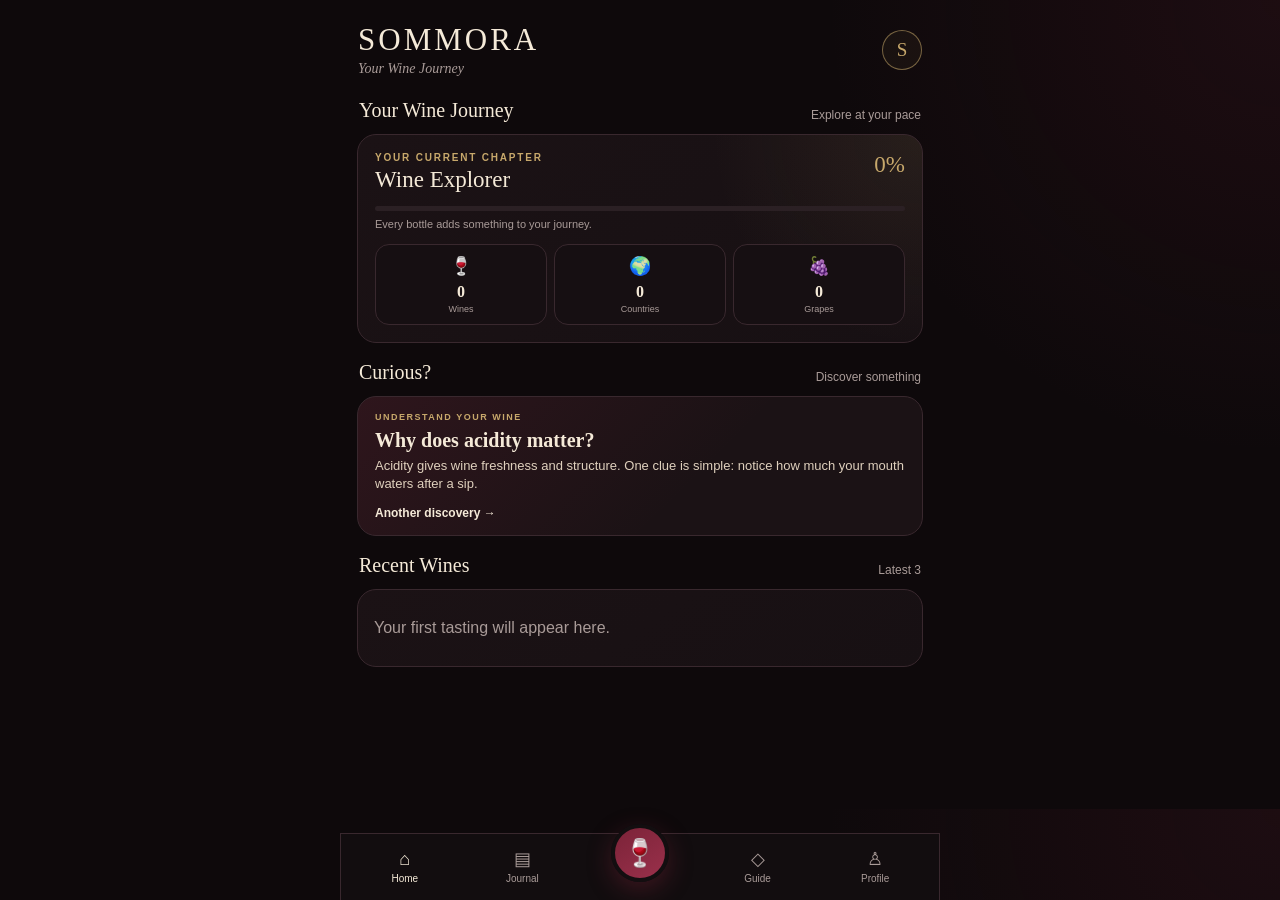
==== commit 87cac1db: "V.0.2.2 - Polish" ====
--- a/index.html
+++ b/index.html
@@ -2,117 +2,337 @@
 <html lang="en">
 <head>
 <meta charset="UTF-8">
-<meta name="viewport" content="width=device-width, initial-scale=1.0">
-<meta name="theme-color" content="#160d10">
-
-<title>Sommelier</title>
+<meta name="viewport" content="width=device-width, initial-scale=1.0, viewport-fit=cover">
+<meta name="theme-color" content="#0e090b">
+
+<title>Sommora — Your Wine Journey</title>
 
 <style>
-:root {
-  --bg:#100b0d;
-  --card:#1b1316;
-  --card2:#24191d;
+:root{
+  --bg:#0e090b;
+  --card:#1b1215;
+  --card2:#24171b;
   --wine:#7b2338;
-  --wine2:#a13a55;
+  --wine2:#a33b56;
   --cream:#f5ead8;
+  --cream2:#dfd0bd;
   --muted:#a99b98;
-  --line:#392b30;
+  --line:#39282e;
+  --gold:#c7a86b;
   --green:#79966d;
-}
-
-* {
+  --danger:#b84b55;
+}
+
+*{
   box-sizing:border-box;
-}
-
-body {
+  -webkit-tap-highlight-color:transparent;
+}
+
+html{scroll-behavior:smooth}
+
+body{
   margin:0;
-  font-family:Arial, sans-serif;
-  background:var(--bg);
+  font-family:Arial,sans-serif;
+  background:
+    radial-gradient(circle at top right,rgba(123,35,56,.14),transparent 30%),
+    var(--bg);
   color:var(--cream);
-  padding-bottom:90px;
-}
-
-header {
-  padding:26px 20px 12px;
-}
-
-h1 {
-  margin:0;
-  font-family:Georgia, serif;
-  font-size:32px;
-}
-
-.subtitle {
-  color:var(--muted);
-  margin-top:5px;
-}
-
-.page {
-  display:none;
-  padding:10px 18px;
+  padding-bottom:105px;
+}
+
+button,input,textarea,select{font:inherit}
+button{cursor:pointer}
+
+header{
   max-width:600px;
   margin:auto;
-}
-
-.page.active {
-  display:block;
-}
-
-.card {
-  background:var(--card);
+  padding:22px 18px 5px;
+}
+
+.brand{
+  display:flex;
+  justify-content:space-between;
+  align-items:center;
+}
+
+.brandName{
+  margin:0;
+  font-family:Georgia,serif;
+  font-size:31px;
+  font-weight:500;
+  letter-spacing:3px;
+}
+
+.brandMark{
+  width:40px;
+  height:40px;
+  border-radius:50%;
+  border:1px solid rgba(199,168,107,.55);
+  background:rgba(199,168,107,.05);
+  display:flex;
+  align-items:center;
+  justify-content:center;
+  color:var(--gold);
+  font-family:Georgia,serif;
+  font-size:19px;
+}
+
+.subtitle{
+  color:var(--muted);
+  margin-top:3px;
+  font-family:Georgia,serif;
+  font-style:italic;
+  font-size:14px;
+}
+
+.page{
+  display:none;
+  padding:7px 17px 25px;
+  max-width:600px;
+  margin:auto;
+}
+
+.page.active{display:block}
+
+.card{
+  background:linear-gradient(145deg,var(--card),#171013);
   border:1px solid var(--line);
-  border-radius:18px;
-  padding:18px;
-  margin:14px 0;
-}
-
-.hero {
-  background:linear-gradient(135deg,#35151e,#1b1115);
-}
-
-button {
+  border-radius:19px;
+  padding:16px;
+  margin:12px 0;
+}
+
+.eyebrow{
+  color:var(--gold);
+  font-size:10px;
+  letter-spacing:1.8px;
+  text-transform:uppercase;
+  font-weight:bold;
+}
+
+.sectionHeading{
+  display:flex;
+  justify-content:space-between;
+  align-items:flex-end;
+  margin:18px 2px 8px;
+}
+
+.sectionHeading h3{
+  font-family:Georgia,serif;
+  font-size:20px;
+  font-weight:500;
+  margin:0;
+}
+
+.sectionHeading span{
+  color:var(--muted);
+  font-size:12px;
+}
+
+.sectionTitle{
+  font-family:Georgia,serif;
+  font-size:28px;
+  margin:15px 0 5px;
+}
+
+.small{
+  color:var(--muted);
+  font-size:13px;
+  line-height:1.45;
+}
+
+.primary{
   border:none;
-  border-radius:14px;
-  padding:14px 16px;
-  font-size:16px;
-  cursor:pointer;
-}
-
-.primary {
   width:100%;
-  background:var(--wine);
+  background:linear-gradient(135deg,var(--wine),#982f4a);
   color:white;
   font-weight:bold;
-  margin-top:12px;
-}
-
-.secondary {
+  border-radius:15px;
+  padding:14px 16px;
+  margin-top:16px;
+}
+
+.secondary{
+  border:1px solid var(--line);
   width:100%;
   background:var(--card2);
   color:var(--cream);
+  border-radius:15px;
+  padding:14px 16px;
+  margin-top:9px;
+}
+
+.danger{
+  border:1px solid rgba(184,75,85,.5);
+  width:100%;
+  background:rgba(184,75,85,.1);
+  color:#efb3b8;
+  border-radius:15px;
+  padding:14px 16px;
+  margin-top:9px;
+}
+
+.textButton{
+  border:0;
+  background:none;
+  color:var(--cream);
+  padding:0;
+  font-weight:bold;
+}
+
+/* HOME */
+
+.journeyCard{
+  padding:17px;
+  background:
+    radial-gradient(circle at 100% 0,rgba(199,168,107,.09),transparent 35%),
+    linear-gradient(145deg,var(--card),#171013);
+}
+
+.levelRow{
+  display:flex;
+  justify-content:space-between;
+  align-items:flex-start;
+  gap:15px;
+}
+
+.levelName{
+  font-family:Georgia,serif;
+  font-size:23px;
+  margin-top:4px;
+}
+
+.levelPercent{
+  color:var(--gold);
+  font-family:Georgia,serif;
+  font-size:23px;
+}
+
+.progressBar{
+  height:5px;
+  background:#2b2024;
+  border-radius:10px;
+  overflow:hidden;
+  margin:13px 0 7px;
+}
+
+.progressFill{
+  height:100%;
+  background:linear-gradient(90deg,var(--wine),var(--gold));
+  width:0%;
+  border-radius:10px;
+  transition:.4s;
+}
+
+.journeyHint{
+  color:var(--muted);
+  font-size:11px;
+}
+
+.journeyStats{
+  display:grid;
+  grid-template-columns:repeat(3,1fr);
+  gap:7px;
+  margin-top:14px;
+}
+
+.journeyStat{
+  display:flex;
+  flex-direction:column;
+  align-items:center;
+  justify-content:center;
+  text-align:center;
+  min-width:0;
+  background:#160f12;
+  color:var(--cream);
   border:1px solid var(--line);
-  margin-top:8px;
-}
-
-.stats {
-  display:grid;
-  grid-template-columns:1fr 1fr;
-  gap:10px;
-}
-
-.stat {
-  background:var(--card);
-  padding:15px;
-  border-radius:15px;
-  border:1px solid var(--line);
-}
-
-.stat strong {
-  font-size:24px;
+  border-radius:14px;
+  padding:10px 5px;
+}
+
+.statIcon{
+  font-size:18px;
+  margin-bottom:5px;
+}
+
+.statNumber{
   display:block;
-}
-
-label {
+  font-family:Georgia,serif;
+  font-size:16px;
+  line-height:1.2;
+}
+
+.statLabel{
+  display:block;
+  color:var(--muted);
+  font-size:9px;
+  margin-top:3px;
+}
+
+.curiosityCard{
+  background:
+    linear-gradient(135deg,rgba(123,35,56,.20),transparent 60%),
+    var(--card);
+  padding:15px 17px;
+}
+
+.curiosityType{
+  color:var(--gold);
+  text-transform:uppercase;
+  letter-spacing:1.5px;
+  font-size:9px;
+  font-weight:bold;
+}
+
+.curiosityCard h3{
+  font-family:Georgia,serif;
+  font-size:20px;
+  margin:7px 0 5px;
+}
+
+.curiosityCard p{
+  color:var(--cream2);
+  line-height:1.4;
+  font-size:13px;
+  margin:0;
+}
+
+.curiosityFooter{
+  margin-top:12px;
+  font-size:12px;
+}
+
+.recentWine{
+  padding:12px 2px;
+  border-bottom:1px solid var(--line);
+  cursor:pointer;
+}
+
+.recentWine:last-child{border-bottom:0}
+
+.recentWineTitle{
+  font-family:Georgia,serif;
+  font-size:16px;
+}
+
+.recentWineMeta{
+  color:var(--muted);
+  font-size:12px;
+  margin-top:4px;
+}
+
+.viewJournal{
+  width:100%;
+  border:0;
+  background:none;
+  color:var(--gold);
+  padding:12px 0 2px;
+  font-size:12px;
+}
+
+/* FORMS */
+
+label{
   display:block;
   color:var(--muted);
   margin-top:14px;
@@ -120,7 +340,7 @@
   font-size:13px;
 }
 
-input, textarea, select {
+input,textarea,select{
   width:100%;
   padding:13px;
   background:#130e10;
@@ -130,17 +350,47 @@
   font-size:16px;
 }
 
-textarea {
-  min-height:80px;
-}
-
-.chips {
+textarea{min-height:80px}
+
+.selectorButton{
+  width:100%;
+  min-height:48px;
+  display:flex;
+  justify-content:space-between;
+  align-items:center;
+  text-align:left;
+  padding:12px 14px;
+  background:#130e10;
+  border:1px solid var(--line);
+  color:var(--cream);
+  border-radius:12px;
+}
+
+.selectorPlaceholder{color:#776b69}
+
+.help{
+  display:inline-flex;
+  align-items:center;
+  justify-content:center;
+  width:19px;
+  height:19px;
+  margin-left:5px;
+  padding:0;
+  border:1px solid var(--muted);
+  border-radius:50%;
+  color:var(--muted);
+  background:none;
+  font-size:11px;
+  vertical-align:middle;
+}
+
+.chips{
   display:flex;
   flex-wrap:wrap;
   gap:8px;
 }
 
-.chip {
+.chip{
   background:var(--card2);
   border:1px solid var(--line);
   color:var(--cream);
@@ -149,23 +399,43 @@
   font-size:14px;
 }
 
-.chip.selected {
+.chip.selected{
   background:var(--wine);
   border-color:var(--wine2);
 }
 
-.sectionTitle {
-  font-family:Georgia,serif;
-  font-size:23px;
-  margin:15px 0 5px;
-}
-
-.small {
-  color:var(--muted);
-  font-size:13px;
-}
-
-.progress {
+.colourGrid{
+  display:grid;
+  grid-template-columns:repeat(2,1fr);
+  gap:8px;
+}
+
+.colourChoice{
+  display:flex;
+  align-items:center;
+  gap:9px;
+  background:var(--card2);
+  border:1px solid var(--line);
+  color:var(--cream);
+  padding:10px;
+  border-radius:12px;
+  text-align:left;
+}
+
+.colourChoice.selected{
+  border-color:var(--gold);
+  background:#302025;
+}
+
+.swatch{
+  width:22px;
+  height:22px;
+  border-radius:50%;
+  border:1px solid rgba(255,255,255,.25);
+  flex:none;
+}
+
+.progress{
   display:flex;
   justify-content:space-between;
   font-size:11px;
@@ -173,74 +443,281 @@
   margin-bottom:14px;
 }
 
-.progress .current {
+.progress .current{
   color:var(--cream);
   font-weight:bold;
 }
 
-.step {
-  display:none;
-}
-
-.step.active {
-  display:block;
-}
-
-.navButtons {
+.step{display:none}
+.step.active{display:block}
+
+.navButtons{
   display:flex;
   gap:10px;
   margin-top:20px;
 }
 
-.navButtons button {
-  flex:1;
-}
-
-.wineCard {
-  padding:15px;
+.navButtons button{flex:1}
+
+/* SELECTOR */
+
+.modalBackdrop{
+  display:none;
+  position:fixed;
+  inset:0;
+  background:rgba(0,0,0,.7);
+  z-index:500;
+  align-items:flex-end;
+}
+
+.modalBackdrop.open{display:flex}
+
+.selectorModal{
+  width:100%;
+  max-width:600px;
+  margin:auto;
+  background:#171013;
+  border:1px solid var(--line);
+  border-radius:24px 24px 0 0;
+  padding:18px;
+  max-height:82vh;
+  display:flex;
+  flex-direction:column;
+}
+
+.modalHandle{
+  width:40px;
+  height:4px;
+  background:#514247;
+  border-radius:10px;
+  margin:0 auto 16px;
+}
+
+.modalHeader{
+  display:flex;
+  align-items:center;
+  justify-content:space-between;
+  gap:12px;
+  margin-bottom:12px;
+}
+
+.modalHeader h3{
+  font-family:Georgia,serif;
+  margin:0;
+  font-size:23px;
+}
+
+.closeButton{
+  border:0;
+  background:var(--card2);
+  color:var(--cream);
+  width:34px;
+  height:34px;
+  border-radius:50%;
+}
+
+.selectorResults{
+  overflow:auto;
+  margin-top:10px;
+}
+
+.selectorOption{
+  width:100%;
+  border:0;
   border-bottom:1px solid var(--line);
-}
-
-.wineCard:last-child {
-  border-bottom:none;
-}
-
-.rating {
+  background:none;
+  color:var(--cream);
+  padding:14px 5px;
+  text-align:left;
+  font-size:15px;
+}
+
+/* JOURNAL */
+
+.journalCard{
+  position:relative;
+  padding:17px 46px 17px 3px;
+  border-bottom:1px solid var(--line);
+}
+
+.journalCard:last-child{border-bottom:0}
+.journalMain{cursor:pointer}
+
+.journalTitle{
+  font-family:Georgia,serif;
+  font-size:19px;
+}
+
+.rating{
   color:#e7c56a;
   letter-spacing:2px;
-}
-
-.bottomNav {
-  position:fixed;
-  bottom:0;
-  left:0;
+  margin-top:5px;
+}
+
+.moreButton{
+  position:absolute;
+  top:12px;
   right:0;
-  background:#130e10;
-  border-top:1px solid var(--line);
+  width:38px;
+  height:38px;
+  border:0;
+  border-radius:50%;
+  background:none;
+  color:var(--cream);
+  font-size:22px;
+}
+
+.actionMenu{
+  display:none;
+  position:absolute;
+  right:4px;
+  top:48px;
+  z-index:10;
+  min-width:135px;
+  background:#24171b;
+  border:1px solid var(--line);
+  border-radius:13px;
+  overflow:hidden;
+  box-shadow:0 12px 30px rgba(0,0,0,.4);
+}
+
+.actionMenu.open{display:block}
+
+.actionMenu button{
+  display:block;
+  width:100%;
+  padding:12px 14px;
+  border:0;
+  background:none;
+  color:var(--cream);
+  text-align:left;
+}
+
+.actionMenu .deleteAction{color:#ef9aa2}
+
+.detailHero{
+  padding:21px;
+  background:
+    radial-gradient(circle at 90% 0,rgba(199,168,107,.11),transparent 30%),
+    var(--card);
+}
+
+.detailHero h2{
+  font-family:Georgia,serif;
+  font-size:29px;
+  margin:6px 0;
+}
+
+.detailSection{margin:23px 0}
+
+.detailSection h3{
+  font-family:Georgia,serif;
+  font-size:20px;
+  font-weight:500;
+  margin:0 0 10px;
+}
+
+.detailGrid{
   display:grid;
-  grid-template-columns:repeat(4,1fr);
-  padding:8px 4px 14px;
-  z-index:100;
-}
-
-.bottomNav button {
-  background:none;
+  grid-template-columns:1fr 1fr;
+  gap:8px;
+}
+
+.detailItem{
+  background:#160f12;
+  border:1px solid var(--line);
+  border-radius:14px;
+  padding:12px;
+}
+
+.detailLabel{
+  display:block;
   color:var(--muted);
-  padding:7px 2px;
-  font-size:12px;
-}
-
-.bottomNav button.active {
-  color:var(--cream);
-}
-
-.icon {
+  font-size:11px;
+  margin-bottom:4px;
+}
+
+.detailValue{
+  font-size:14px;
+  line-height:1.4;
+}
+
+.emptyState{
+  color:var(--muted);
+  padding:10px 0;
+  line-height:1.5;
+}
+
+/* PROFILE */
+
+.profileTop{
+  text-align:center;
+  padding:22px 15px;
+}
+
+.profileAvatar{
+  width:70px;
+  height:70px;
+  border-radius:50%;
+  margin:auto;
+  display:flex;
+  align-items:center;
+  justify-content:center;
+  border:1px solid rgba(199,168,107,.6);
+  background:rgba(199,168,107,.05);
+  color:var(--gold);
+  font-family:Georgia,serif;
+  font-size:29px;
+}
+
+.profileName{
+  font-family:Georgia,serif;
+  font-size:24px;
+  margin:11px 0 4px;
+}
+
+.profileStats{
+  display:grid;
+  grid-template-columns:repeat(3,1fr);
+  gap:8px;
+  margin-top:15px;
+}
+
+.profileStat{
+  background:#160f12;
+  border:1px solid var(--line);
+  border-radius:13px;
+  padding:12px 5px;
+  text-align:center;
+}
+
+.profileStat strong{
   display:block;
-  font-size:20px;
-  margin-bottom:3px;
-}
-
-.learnItem {
+  font-family:Georgia,serif;
+  font-size:21px;
+}
+
+.profileStat span{
+  display:block;
+  color:var(--muted);
+  font-size:10px;
+  margin-top:3px;
+}
+
+.profileRow{
+  display:flex;
+  justify-content:space-between;
+  gap:15px;
+  padding:14px 0;
+  border-bottom:1px solid var(--line);
+}
+
+.profileRow:last-child{border-bottom:0}
+.profileRow span:first-child{color:var(--muted)}
+
+/* GUIDE */
+
+.learnItem{
   background:var(--card);
   border:1px solid var(--line);
   padding:16px;
@@ -248,76 +725,181 @@
   margin:10px 0;
 }
 
-details summary {
+details summary{
   cursor:pointer;
   font-weight:bold;
 }
 
-details p {
+details p{
   color:#d3c6c2;
   line-height:1.5;
 }
 
-hr {
+hr{
   border:0;
   border-top:1px solid var(--line);
   margin:20px 0;
 }
+
+.backLink{
+  border:0;
+  background:none;
+  color:var(--gold);
+  padding:6px 0 12px;
+}
+
+/* NAV */
+
+.bottomNav{
+  position:fixed;
+  bottom:0;
+  left:0;
+  right:0;
+  background:rgba(19,14,16,.97);
+  backdrop-filter:blur(16px);
+  border-top:1px solid var(--line);
+  display:grid;
+  grid-template-columns:1fr 1fr 1fr 1fr 1fr;
+  padding:8px 5px calc(10px + env(safe-area-inset-bottom));
+  z-index:100;
+}
+
+.bottomNav button{
+  border:none;
+  background:none;
+  color:var(--muted);
+  padding:6px 1px;
+  font-size:10px;
+}
+
+.bottomNav button.active{color:var(--cream)}
+
+.icon{
+  display:block;
+  font-size:18px;
+  margin-bottom:3px;
+}
+
+.tasteNavWrap{
+  display:flex;
+  justify-content:center;
+  align-items:center;
+}
+
+.tasteNav{
+  width:58px !important;
+  height:58px;
+  border-radius:50% !important;
+  margin-top:-27px;
+  padding:0 !important;
+  display:flex;
+  align-items:center;
+  justify-content:center;
+  background:linear-gradient(145deg,var(--wine),#9a304b) !important;
+  border:4px solid #130e10 !important;
+  box-shadow:0 8px 25px rgba(123,35,56,.4);
+  font-size:27px !important;
+  color:white !important;
+}
+
+@media(min-width:600px){
+  .bottomNav{
+    max-width:600px;
+    left:50%;
+    transform:translateX(-50%);
+    border-left:1px solid var(--line);
+    border-right:1px solid var(--line);
+  }
+}
 </style>
 </head>
 
 <body>
 
 <header>
-  <h1>Sommelier</h1>
-  <div class="subtitle">My Wine Journey</div>
+  <div class="brand">
+    <div>
+      <h1 class="brandName">SOMMORA</h1>
+      <div class="subtitle">Your Wine Journey</div>
+    </div>
+
+    <button class="brandMark" id="headerInitial"
+      onclick="showPage('profile',getNavButton('profile'))">S</button>
+  </div>
 </header>
 
 <!-- HOME -->
 
 <section id="home" class="page active">
 
-  <div class="card hero">
-    <div class="small">YOUR TRAINING</div>
-    <h2>Train your palate.</h2>
-    <p class="small">
-      Taste deliberately. Record what you experience.
-      Build your wine memory one bottle at a time.
-    </p>
-
-    <button class="primary" onclick="startTasting()">
-      🍷 Start New Tasting
-    </button>
+  <div class="sectionHeading" style="margin-top:10px">
+    <h3>Your Wine Journey</h3>
+    <span>Explore at your pace</span>
   </div>
 
-  <h3>Progress</h3>
-
-  <div class="stats">
-    <div class="stat">
-      <strong id="wineCount">0</strong>
-      Wines
+  <div class="card journeyCard">
+
+    <div class="levelRow">
+      <div>
+        <div class="eyebrow">Your current chapter</div>
+        <div id="levelName" class="levelName">Wine Explorer</div>
+      </div>
+      <div id="journeyPercent" class="levelPercent">0%</div>
     </div>
 
-    <div class="stat">
-      <strong id="grapeCount">0</strong>
-      Grapes
+    <div class="progressBar">
+      <div id="journeyProgress" class="progressFill"></div>
     </div>
 
-    <div class="stat">
-      <strong id="countryCount">0</strong>
-      Countries
+    <div class="journeyHint">
+      Every bottle adds something to your journey.
     </div>
 
-    <div class="stat">
-      <strong id="regionCount">0</strong>
-      Regions
+    <div class="journeyStats">
+
+      <button class="journeyStat"
+        onclick="showPage('wines',getNavButton('journal'))">
+        <span class="statIcon">🍷</span>
+        <strong id="wineCount" class="statNumber">0</strong>
+        <span class="statLabel">Wines</span>
+      </button>
+
+      <button class="journeyStat" onclick="showPage('world')">
+        <span class="statIcon">🌍</span>
+        <strong id="countryCount" class="statNumber">0</strong>
+        <span class="statLabel">Countries</span>
+      </button>
+
+      <button class="journeyStat" onclick="showPage('grapes')">
+        <span class="statIcon">🍇</span>
+        <strong id="grapeCount" class="statNumber">0</strong>
+        <span class="statLabel">Grapes</span>
+      </button>
+
     </div>
   </div>
 
-  <h3>Recent Tastings</h3>
+  <div class="sectionHeading">
+    <h3>Curious?</h3>
+    <span>Discover something</span>
+  </div>
+
+  <div class="card curiosityCard" onclick="nextCuriosity()">
+    <div id="curiosityType" class="curiosityType"></div>
+    <h3 id="curiosityTitle"></h3>
+    <p id="curiosityText"></p>
+    <div class="curiosityFooter">
+      <button class="textButton">Another discovery →</button>
+    </div>
+  </div>
+
+  <div class="sectionHeading">
+    <h3>Recent Wines</h3>
+    <span>Latest 3</span>
+  </div>
 
   <div id="recentWines" class="card">
-    <div class="small">Your first tasting will appear here.</div>
+    <div class="emptyState">Your first tasting will appear here.</div>
   </div>
 
 </section>
@@ -334,462 +916,1103 @@
   <span id="p4">Conclusion</span>
 </div>
 
-<!-- STEP 0 -->
-
 <div class="step" id="step0">
 
-<div class="sectionTitle">The Bottle</div>
-<p class="small">Record what you know about the wine.</p>
-
-<label>Wine Name</label>
-<input id="wineName">
-
-<label>Producer</label>
-<input id="producer">
-
-<label>Vintage</label>
-<input id="vintage" inputmode="numeric">
-
-<label>Country</label>
-<input id="country">
-
-<label>Region</label>
-<input id="region">
-
-<label>Grape Variety</label>
-<input id="grape">
-
-<label>Price</label>
-<input id="price">
-
-<label>Date Tasted</label>
-<input id="date" type="date">
-
-<div class="navButtons">
-<button class="primary" onclick="nextStep()">Continue →</button>
+  <div class="sectionTitle">The Bottle</div>
+  <p class="small">Record what you know. If you're not sure, that's completely fine.</p>
+
+  <label>Wine Name</label>
+  <input id="wineName">
+
+  <label>Producer</label>
+  <input id="producer">
+
+  <label>Vintage</label>
+  <input id="vintage" inputmode="numeric" placeholder="2022">
+
+  <label>Country</label>
+  <button id="countryButton" class="selectorButton" onclick="openSelector('country')">
+    <span class="selectorPlaceholder">Choose country</span><span>⌄</span>
+  </button>
+  <input id="country" type="hidden">
+
+  <label>Region</label>
+  <button id="regionButton" class="selectorButton" onclick="openSelector('region')">
+    <span class="selectorPlaceholder">Choose region</span><span>⌄</span>
+  </button>
+  <input id="region" type="hidden">
+
+  <label>
+    Grape Variety
+    <button class="help"
+      onclick="showHelpText('Grape Variety','The grape variety is the type of grape used to make the wine — for example Pinot Noir, Chardonnay or Malbec.')">?</button>
+  </label>
+
+  <button id="grapeButton" class="selectorButton" onclick="openSelector('grape')">
+    <span class="selectorPlaceholder">Choose grape</span><span>⌄</span>
+  </button>
+  <input id="grape" type="hidden">
+
+  <label>Price</label>
+  <input id="price" inputmode="decimal" placeholder="$0">
+
+  <label>Date Tasted</label>
+  <input id="date" type="date">
+
+  <div class="navButtons">
+    <button class="primary" onclick="nextStep()">Continue →</button>
+  </div>
 </div>
 
+<!-- LOOK -->
+
+<div class="step" id="step1">
+
+  <div class="sectionTitle">Look 👁️</div>
+  <p class="small">Use a white background and tilt the glass.</p>
+
+  <label>Wine Type</label>
+  <div class="chips" data-field="type">
+    <button class="chip">Red</button>
+    <button class="chip">White</button>
+    <button class="chip">Rosé</button>
+    <button class="chip">Not sure</button>
+  </div>
+
+  <label>
+    Clarity
+    <button class="help"
+      onclick="showHelpText('Clarity','Clear means you can see through the wine without obvious haze. Hazy wine appears cloudy or less transparent.')">?</button>
+  </label>
+
+  <div class="chips" data-field="clarity">
+    <button class="chip">Clear</button>
+    <button class="chip">Hazy</button>
+    <button class="chip">Not sure</button>
+  </div>
+
+  <label>
+    Intensity
+    <button class="help"
+      onclick="showHelpText('Appearance Intensity','Look at how concentrated the colour appears. Pale wines have less colour concentration; deep wines have more.')">?</button>
+  </label>
+
+  <div class="chips" data-field="appearanceIntensity">
+    <button class="chip">Pale</button>
+    <button class="chip">Medium</button>
+    <button class="chip">Deep</button>
+    <button class="chip">Not sure</button>
+  </div>
+
+  <label>Colour</label>
+
+  <div id="colourChoices" class="colourGrid">
+
+    <button class="colourChoice" data-colour="Pale Lemon">
+      <span class="swatch" style="background:#f3edb2"></span>Pale Lemon
+    </button>
+
+    <button class="colourChoice" data-colour="Lemon">
+      <span class="swatch" style="background:#e9dd62"></span>Lemon
+    </button>
+
+    <button class="colourChoice" data-colour="Gold">
+      <span class="swatch" style="background:#cfa53b"></span>Gold
+    </button>
+
+    <button class="colourChoice" data-colour="Amber">
+      <span class="swatch" style="background:#b46b29"></span>Amber
+    </button>
+
+    <button class="colourChoice" data-colour="Pale Pink">
+      <span class="swatch" style="background:#e8a8a7"></span>Pale Pink
+    </button>
+
+    <button class="colourChoice" data-colour="Salmon">
+      <span class="swatch" style="background:#d67d72"></span>Salmon
+    </button>
+
+    <button class="colourChoice" data-colour="Purple">
+      <span class="swatch" style="background:#54233f"></span>Purple
+    </button>
+
+    <button class="colourChoice" data-colour="Ruby">
+      <span class="swatch" style="background:#8e263d"></span>Ruby
+    </button>
+
+    <button class="colourChoice" data-colour="Garnet">
+      <span class="swatch" style="background:#74302f"></span>Garnet
+    </button>
+
+    <button class="colourChoice" data-colour="Tawny">
+      <span class="swatch" style="background:#8a5139"></span>Tawny
+    </button>
+
+    <button class="colourChoice" data-colour="Other / Not sure">
+      <span class="swatch" style="background:#66585b"></span>Other / Not sure
+    </button>
+
+  </div>
+
+  <input id="colour" type="hidden">
+
+  <label>Your observations</label>
+  <textarea id="lookNotes" placeholder="Anything else you notice..."></textarea>
+
+  <div class="navButtons">
+    <button class="secondary" onclick="previousStep()">← Back</button>
+    <button class="primary" onclick="nextStep()">Nose →</button>
+  </div>
 </div>
 
-<!-- LOOK -->
-
-<div class="step" id="step1">
-
-<div class="sectionTitle">Look 👁️</div>
-<p class="small">Use a white background and tilt the glass.</p>
-
-<label>Wine Type</label>
-<div class="chips" data-field="type">
-<button class="chip">Red</button>
-<button class="chip">White</button>
-<button class="chip">Rosé</button>
+<!-- NOSE -->
+
+<div class="step" id="step2">
+
+  <div class="sectionTitle">Nose 👃</div>
+
+  <p class="small">
+    Smell before swirling. Then swirl and smell again. Work broad → specific.
+  </p>
+
+  <label>
+    Condition
+    <button class="help"
+      onclick="showHelpText('Condition','A clean wine shows no obvious fault. If something seems unusually musty, vinegary or otherwise wrong, you may suspect a fault.')">?</button>
+  </label>
+
+  <div class="chips" data-field="condition">
+    <button class="chip">Clean</button>
+    <button class="chip">Fault suspected</button>
+    <button class="chip">Not sure</button>
+  </div>
+
+  <label>
+    Aroma Intensity
+    <button class="help"
+      onclick="showHelpText('Aroma Intensity','How easily can you smell the wine? Light aromas require more effort; pronounced aromas are immediately noticeable.')">?</button>
+  </label>
+
+  <div class="chips" data-field="noseIntensity">
+    <button class="chip">Light</button>
+    <button class="chip">Medium</button>
+    <button class="chip">Pronounced</button>
+    <button class="chip">Not sure</button>
+  </div>
+
+  <hr>
+
+  <details open class="learnItem">
+    <summary>🍋 Citrus</summary>
+    <div class="chips multi">
+      <button class="chip">Lemon</button>
+      <button class="chip">Lime</button>
+      <button class="chip">Grapefruit</button>
+      <button class="chip">Orange</button>
+    </div>
+  </details>
+
+  <details class="learnItem">
+    <summary>🍎 Green Fruit</summary>
+    <div class="chips multi">
+      <button class="chip">Apple</button>
+      <button class="chip">Pear</button>
+      <button class="chip">Gooseberry</button>
+    </div>
+  </details>
+
+  <details class="learnItem">
+    <summary>🍑 Stone Fruit</summary>
+    <div class="chips multi">
+      <button class="chip">Peach</button>
+      <button class="chip">Apricot</button>
+      <button class="chip">Nectarine</button>
+    </div>
+  </details>
+
+  <details class="learnItem">
+    <summary>🥭 Tropical Fruit</summary>
+    <div class="chips multi">
+      <button class="chip">Pineapple</button>
+      <button class="chip">Mango</button>
+      <button class="chip">Passion Fruit</button>
+      <button class="chip">Banana</button>
+    </div>
+  </details>
+
+  <details class="learnItem">
+    <summary>🍓 Red Fruit</summary>
+    <div class="chips multi">
+      <button class="chip">Strawberry</button>
+      <button class="chip">Raspberry</button>
+      <button class="chip">Red Cherry</button>
+      <button class="chip">Cranberry</button>
+    </div>
+  </details>
+
+  <details class="learnItem">
+    <summary>🫐 Black Fruit</summary>
+    <div class="chips multi">
+      <button class="chip">Blackberry</button>
+      <button class="chip">Black Cherry</button>
+      <button class="chip">Blackcurrant</button>
+      <button class="chip">Plum</button>
+    </div>
+  </details>
+
+  <details class="learnItem">
+    <summary>🌹 Floral</summary>
+    <div class="chips multi">
+      <button class="chip">Blossom</button>
+      <button class="chip">Rose</button>
+      <button class="chip">Violet</button>
+    </div>
+  </details>
+
+  <details class="learnItem">
+    <summary>🌿 Herbal / Vegetal</summary>
+    <div class="chips multi">
+      <button class="chip">Grass</button>
+      <button class="chip">Mint</button>
+      <button class="chip">Eucalyptus</button>
+      <button class="chip">Bell Pepper</button>
+    </div>
+  </details>
+
+  <details class="learnItem">
+    <summary>🪵 Oak / Spice</summary>
+    <div class="chips multi">
+      <button class="chip">Vanilla</button>
+      <button class="chip">Toast</button>
+      <button class="chip">Cedar</button>
+      <button class="chip">Smoke</button>
+      <button class="chip">Coconut</button>
+      <button class="chip">Pepper</button>
+      <button class="chip">Clove</button>
+    </div>
+  </details>
+
+  <label>Additional aromas</label>
+  <input id="customAromas" placeholder="Leather, tobacco, mushroom...">
+
+  <div class="navButtons">
+    <button class="secondary" onclick="previousStep()">← Look</button>
+    <button class="primary" onclick="nextStep()">Palate →</button>
+  </div>
 </div>
 
-<label>Clarity</label>
-<div class="chips" data-field="clarity">
-<button class="chip">Clear</button>
-<button class="chip">Hazy</button>
+<!-- PALATE -->
+
+<div class="step" id="step3">
+
+  <div class="sectionTitle">Palate 👅</div>
+
+  <p class="small">
+    Take a small sip and move the wine around your mouth. Focus on structure before flavour.
+  </p>
+
+  <div id="palateFields"></div>
+
+  <label>Flavours / Notes</label>
+  <textarea id="palateNotes"></textarea>
+
+  <div class="navButtons">
+    <button class="secondary" onclick="previousStep()">← Nose</button>
+    <button class="primary" onclick="nextStep()">Conclusion →</button>
+  </div>
 </div>
 
-<label>Intensity</label>
-<div class="chips" data-field="appearanceIntensity">
-<button class="chip">Pale</button>
-<button class="chip">Medium</button>
-<button class="chip">Deep</button>
+<!-- CONCLUSION -->
+
+<div class="step" id="step4">
+
+  <div class="sectionTitle">Conclusion 🎓</div>
+
+  <label>Food Pairing</label>
+  <input id="pairing" placeholder="What would you serve with it?">
+
+  <label>
+    Why does the pairing work?
+    <button class="help"
+      onclick="showHelpText('Food Pairing','Think about how acidity, sweetness, salt, fat, spice and tannin interact between the wine and food.')">?</button>
+  </label>
+
+  <textarea id="pairingWhy"></textarea>
+
+  <label>What 2–3 clues would help you recognize this wine again?</label>
+  <textarea id="memoryClues"></textarea>
+
+  <label>Personal Rating</label>
+
+  <div class="chips" data-field="rating">
+    <button class="chip">1</button>
+    <button class="chip">2</button>
+    <button class="chip">3</button>
+    <button class="chip">4</button>
+    <button class="chip">5</button>
+  </div>
+
+  <label>Would you buy it again?</label>
+
+  <div class="chips" data-field="buyAgain">
+    <button class="chip">Yes</button>
+    <button class="chip">Maybe</button>
+    <button class="chip">No</button>
+  </div>
+
+  <label>Final Notes</label>
+  <textarea id="finalNotes"></textarea>
+
+  <div class="navButtons">
+    <button class="secondary" onclick="previousStep()">← Palate</button>
+    <button class="primary" onclick="saveTasting()">Save Tasting ✓</button>
+  </div>
 </div>
 
-<label>Colour</label>
-<input id="colour" placeholder="Ruby, garnet, lemon, gold...">
-
-<label>Your observations</label>
-<textarea id="lookNotes"></textarea>
-
-<div class="navButtons">
-<button class="secondary" onclick="previousStep()">← Back</button>
-<button class="primary" onclick="nextStep()">Nose →</button>
+</section>
+
+<!-- JOURNAL -->
+
+<section id="wines" class="page">
+
+  <div class="sectionTitle">Journal</div>
+  <p class="small">Every bottle becomes part of your Sommora journey.</p>
+
+  <input id="searchWine"
+    placeholder="Search wine, grape, country, region..."
+    oninput="renderWines()">
+
+  <div id="wineList" class="card"></div>
+
+</section>
+
+<!-- DETAIL -->
+
+<section id="wineDetail" class="page">
+
+  <button class="backLink" onclick="showPage('wines',getNavButton('journal'))">
+    ← Journal
+  </button>
+
+  <div id="wineDetailContent"></div>
+
+</section>
+
+<!-- WORLD -->
+
+<section id="world" class="page">
+
+  <button class="backLink" onclick="showPage('home',getNavButton('home'))">← Home</button>
+
+  <div class="sectionTitle">Your Wine World</div>
+  <p class="small">Explore the countries and regions you've discovered through wine.</p>
+
+  <div id="worldList" class="card"></div>
+
+</section>
+
+<!-- GRAPES -->
+
+<section id="grapes" class="page">
+
+  <button class="backLink" onclick="showPage('home',getNavButton('home'))">← Home</button>
+
+  <div class="sectionTitle">Grapes Explored</div>
+  <p class="small">The varieties you've encountered along your journey.</p>
+
+  <div id="grapeList" class="card"></div>
+
+</section>
+
+<!-- GUIDE -->
+
+<section id="guide" class="page">
+
+  <div class="sectionTitle">Wine Guide</div>
+  <p class="small">Wine knowledge for wherever you are in your journey.</p>
+
+  <details class="learnItem">
+    <summary>🍷 How to Taste Wine</summary>
+    <p>
+      Start by looking at the wine. Then smell it before swirling.
+      Swirl gently and smell again. Take a small sip and pay attention
+      to sweetness, acidity, tannin, alcohol, body and flavour.
+    </p>
+  </details>
+
+  <details class="learnItem">
+    <summary>👁️ Appearance Guide</summary>
+    <p>White: Pale Lemon → Lemon → Gold → Amber</p>
+    <p>Red: Purple → Ruby → Garnet → Tawny</p>
+    <p>Rosé: Pale Pink → Salmon → Orange</p>
+  </details>
+
+  <details class="learnItem">
+    <summary>💧 Understanding Acidity</summary>
+    <p>
+      Acidity creates freshness and makes your mouth water.
+      Pay attention to salivation after swallowing or spitting.
+      More mouth-watering sensation usually suggests higher acidity.
+    </p>
+  </details>
+
+  <details class="learnItem">
+    <summary>👃 How to Smell Wine</summary>
+    <p>
+      Smell first without swirling. Then swirl gently and smell again.
+      Start broad: fruit, floral, herbal, spice, oak and earth.
+      Only then become specific.
+    </p>
+  </details>
+
+  <details class="learnItem">
+    <summary>🍂 What is Tannin?</summary>
+    <p>
+      Tannin creates a drying or gripping sensation on your gums,
+      tongue and cheeks. It is particularly noticeable in many red wines.
+    </p>
+  </details>
+
+  <details class="learnItem">
+    <summary>⚖️ Understanding Body</summary>
+    <p>
+      Body describes the overall weight and texture of a wine.
+      Think of the difference between skim milk, whole milk and cream.
+    </p>
+  </details>
+
+  <details class="learnItem">
+    <summary>🌡️ Serving Wine</summary>
+    <p>
+      Temperature changes how wine tastes and smells.
+      Whites are generally served cooler than reds, but serving wine
+      extremely cold can hide aromas and flavour.
+    </p>
+  </details>
+
+  <details class="learnItem">
+    <summary>🍽️ Food Pairing</summary>
+    <p>
+      Acidic food generally needs an equally acidic wine.
+      Sweet wine should usually be at least as sweet as the dessert.
+      Salt can soften the perception of tannin.
+      High alcohol can intensify spicy heat.
+    </p>
+  </details>
+
+  <details class="learnItem">
+    <summary>🏷️ Reading a Wine Label</summary>
+    <p>
+      Depending on where the wine comes from, the label may emphasize
+      the grape variety, the region, the producer or a combination of these.
+      Vintage tells you the year in which most of the grapes were harvested.
+    </p>
+  </details>
+
+  <details class="learnItem">
+    <summary>🎯 Taste for Yourself</summary>
+    <p>
+      Taste first and record your observations.
+      Research the wine afterward.
+      Your own perception is the most important part of your journal.
+    </p>
+  </details>
+
+</section>
+
+<!-- PROFILE -->
+
+<section id="profile" class="page">
+
+  <div class="sectionTitle">Profile</div>
+
+  <div class="card profileTop">
+
+    <div id="profileAvatar" class="profileAvatar">S</div>
+    <div id="profileDisplayName" class="profileName">Sommora Explorer</div>
+    <div id="profileLevel" class="small">Wine Explorer</div>
+
+    <div class="profileStats">
+
+      <div class="profileStat">
+        <strong id="profileWineCount">0</strong>
+        <span>Wines</span>
+      </div>
+
+      <div class="profileStat">
+        <strong id="profileCountryCount">0</strong>
+        <span>Countries</span>
+      </div>
+
+      <div class="profileStat">
+        <strong id="profileGrapeCount">0</strong>
+        <span>Grapes</span>
+      </div>
+
+    </div>
+
+  </div>
+
+  <div class="card">
+
+    <div class="eyebrow">Your Profile</div>
+
+    <label>Your Name</label>
+    <input id="profileNameInput"
+      placeholder="Enter your name"
+      oninput="saveProfile()">
+
+    <div class="profileRow">
+      <span>Member since</span>
+      <strong id="memberSince"></strong>
+    </div>
+
+    <div class="profileRow">
+      <span>Favorite style</span>
+      <strong id="favoriteStyle">—</strong>
+    </div>
+
+  </div>
+
+  <div class="card">
+
+    <div class="eyebrow">Wine Journey</div>
+
+    <div style="display:flex;justify-content:space-between;margin-top:10px">
+      <span id="profileJourneyLevel">Wine Explorer</span>
+      <span id="profileJourneyPercent" style="color:var(--gold)">0%</span>
+    </div>
+
+    <div class="progressBar">
+      <div id="profileJourneyProgress" class="progressFill"></div>
+    </div>
+
+    <div class="small">
+      Your journey grows as you taste new wines, grapes, regions and countries.
+    </div>
+
+  </div>
+
+  <div class="card">
+
+    <div class="eyebrow">Settings</div>
+
+    <div class="profileRow">
+      <span>Version</span>
+      <strong>V0.2.2</strong>
+    </div>
+
+    <div class="profileRow">
+      <span>Journal storage</span>
+      <strong>On this device</strong>
+    </div>
+
+  </div>
+
+  <div class="card">
+
+    <div class="eyebrow">About Sommora</div>
+
+    <p style="line-height:1.6;color:var(--cream2)">
+      Sommora is a wine journey, not a wine game.
+      Learn at your pace. Taste when you want.
+      Record what you love. Discover what comes next.
+    </p>
+
+    <div class="small">Prototype · V0.2.2</div>
+
+  </div>
+
+</section>
+
+<!-- SELECTOR -->
+
+<div id="selectorBackdrop" class="modalBackdrop" onclick="backdropClose(event)">
+
+  <div class="selectorModal">
+
+    <div class="modalHandle"></div>
+
+    <div class="modalHeader">
+      <h3 id="selectorTitle">Choose</h3>
+      <button class="closeButton" onclick="closeSelector()">×</button>
+    </div>
+
+    <input id="selectorSearch"
+      placeholder="Search..."
+      oninput="renderSelectorOptions()">
+
+    <div id="selectorResults" class="selectorResults"></div>
+
+  </div>
 </div>
 
-</div>
-
-<!-- NOSE -->
-
-<div class="step" id="step2">
-
-<div class="sectionTitle">Nose 👃</div>
-
-<p class="small">
-Smell before swirling. Then swirl and smell again.
-Work broad → specific.
-</p>
-
-<label>Condition</label>
-<div class="chips" data-field="condition">
-<button class="chip">Clean</button>
-<button class="chip">Fault suspected</button>
-</div>
-
-<label>Aroma Intensity</label>
-<div class="chips" data-field="noseIntensity">
-<button class="chip">Light</button>
-<button class="chip">Medium</button>
-<button class="chip">Pronounced</button>
-</div>
-
-<hr>
-
-<details open class="learnItem">
-<summary>🍋 Citrus</summary>
-<div class="chips multi">
-<button class="chip">Lemon</button>
-<button class="chip">Lime</button>
-<button class="chip">Grapefruit</button>
-<button class="chip">Orange</button>
-</div>
-</details>
-
-<details class="learnItem">
-<summary>🍎 Green Fruit</summary>
-<div class="chips multi">
-<button class="chip">Apple</button>
-<button class="chip">Pear</button>
-<button class="chip">Gooseberry</button>
-</div>
-</details>
-
-<details class="learnItem">
-<summary>🍑 Stone Fruit</summary>
-<div class="chips multi">
-<button class="chip">Peach</button>
-<button class="chip">Apricot</button>
-<button class="chip">Nectarine</button>
-</div>
-</details>
-
-<details class="learnItem">
-<summary>🥭 Tropical Fruit</summary>
-<div class="chips multi">
-<button class="chip">Pineapple</button>
-<button class="chip">Mango</button>
-<button class="chip">Passion Fruit</button>
-<button class="chip">Banana</button>
-</div>
-</details>
-
-<details class="learnItem">
-<summary>🍓 Red Fruit</summary>
-<div class="chips multi">
-<button class="chip">Strawberry</button>
-<button class="chip">Raspberry</button>
-<button class="chip">Red Cherry</button>
-<button class="chip">Cranberry</button>
-</div>
-</details>
-
-<details class="learnItem">
-<summary>🫐 Black Fruit</summary>
-<div class="chips multi">
-<button class="chip">Blackberry</button>
-<button class="chip">Black Cherry</button>
-<button class="chip">Blackcurrant</button>
-<button class="chip">Plum</button>
-</div>
-</details>
-
-<details class="learnItem">
-<summary>🌹 Floral</summary>
-<div class="chips multi">
-<button class="chip">Blossom</button>
-<button class="chip">Rose</button>
-<button class="chip">Violet</button>
-</div>
-</details>
-
-<details class="learnItem">
-<summary>🌿 Herbal / Vegetal</summary>
-<div class="chips multi">
-<button class="chip">Grass</button>
-<button class="chip">Mint</button>
-<button class="chip">Eucalyptus</button>
-<button class="chip">Bell Pepper</button>
-</div>
-</details>
-
-<details class="learnItem">
-<summary>🪵 Oak / Spice</summary>
-<div class="chips multi">
-<button class="chip">Vanilla</button>
-<button class="chip">Toast</button>
-<button class="chip">Cedar</button>
-<button class="chip">Smoke</button>
-<button class="chip">Coconut</button>
-<button class="chip">Pepper</button>
-<button class="chip">Clove</button>
-</div>
-</details>
-
-<label>Additional aromas</label>
-<input id="customAromas" placeholder="Leather, tobacco, mushroom...">
-
-<div class="navButtons">
-<button class="secondary" onclick="previousStep()">← Look</button>
-<button class="primary" onclick="nextStep()">Palate →</button>
-</div>
-
-</div>
-
-<!-- PALATE -->
-
-<div class="step" id="step3">
-
-<div class="sectionTitle">Palate 👅</div>
-
-<p class="small">
-Take a small sip and move the wine around your mouth.
-Focus on structure before flavour.
-</p>
-
-<div id="palateFields"></div>
-
-<label>Flavours / Notes</label>
-<textarea id="palateNotes"></textarea>
-
-<div class="navButtons">
-<button class="secondary" onclick="previousStep()">← Nose</button>
-<button class="primary" onclick="nextStep()">Conclusion →</button>
-</div>
-
-</div>
-
-<!-- CONCLUSION -->
-
-<div class="step" id="step4">
-
-<div class="sectionTitle">Conclusion 🎓</div>
-
-<label>Food Pairing</label>
-<input id="pairing" placeholder="What would you serve with it?">
-
-<label>Why does the pairing work?</label>
-<textarea id="pairingWhy"></textarea>
-
-<label>What 2–3 clues would help you recognize this wine again?</label>
-<textarea id="memoryClues"></textarea>
-
-<label>Personal Rating</label>
-
-<div class="chips" data-field="rating">
-<button class="chip">1</button>
-<button class="chip">2</button>
-<button class="chip">3</button>
-<button class="chip">4</button>
-<button class="chip">5</button>
-</div>
-
-<label>Would you buy it again?</label>
-
-<div class="chips" data-field="buyAgain">
-<button class="chip">Yes</button>
-<button class="chip">Maybe</button>
-<button class="chip">No</button>
-</div>
-
-<label>Final Notes</label>
-<textarea id="finalNotes"></textarea>
-
-<div class="navButtons">
-<button class="secondary" onclick="previousStep()">← Palate</button>
-<button class="primary" onclick="saveTasting()">Save Tasting ✓</button>
-</div>
-
-</div>
-
-</section>
-
-<!-- MY WINES -->
-
-<section id="wines" class="page">
-
-<div class="sectionTitle">My Wines</div>
-
-<input id="searchWine"
-placeholder="Search wines..."
-oninput="renderWines()">
-
-<div id="wineList" class="card"></div>
-
-</section>
-
-<!-- LEARN -->
-
-<section id="learn" class="page">
-
-<div class="sectionTitle">Learn</div>
-<p class="small">Your pocket sommelier reference.</p>
-
-<details class="learnItem">
-<summary>👁️ Appearance Guide</summary>
-<p>
-White: Lemon-green → Lemon → Gold → Amber → Brown
-</p>
-<p>
-Red: Purple → Ruby → Garnet → Tawny → Brown
-</p>
-<p>
-Rosé: Pink → Salmon → Orange
-</p>
-</details>
-
-<details class="learnItem">
-<summary>👃 How to Smell Wine</summary>
-<p>
-Smell first without swirling. Then swirl gently and smell again.
-Start broad: fruit, floral, herbal, spice, oak, earth.
-Only then become specific.
-</p>
-</details>
-
-<details class="learnItem">
-<summary>👅 Acidity</summary>
-<p>
-Acidity creates freshness and makes your mouth water.
-Pay attention to salivation after swallowing or spitting.
-</p>
-</details>
-
-<details class="learnItem">
-<summary>🍂 Tannin</summary>
-<p>
-Tannin creates a drying or gripping sensation on your gums,
-tongue and cheeks. It is especially important in red wine.
-</p>
-</details>
-
-<details class="learnItem">
-<summary>⚖️ Body</summary>
-<p>
-Body is the overall weight and texture of wine.
-Think of the difference between skim milk, whole milk and cream.
-</p>
-</details>
-
-<details class="learnItem">
-<summary>🍽️ Food Pairing</summary>
-<p>
-Acidic food generally needs an equally acidic wine.
-Sweet wine should generally be at least as sweet as the dessert.
-Salt can soften the perception of tannin.
-High alcohol can intensify spicy heat.
-</p>
-</details>
-
-<details class="learnItem">
-<summary>🎯 Training Rule</summary>
-<p>
-Taste first. Write your observations.
-Only afterward research the wine.
-Never let someone else's tasting notes tell you what you should smell.
-</p>
-</details>
-
-</section>
-
 <!-- NAV -->
 
 <nav class="bottomNav">
 
-<button onclick="showPage('home',this)" class="active">
-<span class="icon">⌂</span>
-Home
-</button>
-
-<button onclick="startTasting()">
-<span class="icon">🍷</span>
-Taste
-</button>
-
-<button onclick="showPage('wines',this)">
-<span class="icon">▤</span>
-My Wines
-</button>
-
-<button onclick="showPage('learn',this)">
-<span class="icon">🎓</span>
-Learn
-</button>
+  <button data-nav="home" class="active"
+    onclick="showPage('home',this)">
+    <span class="icon">⌂</span>
+    Home
+  </button>
+
+  <button data-nav="journal"
+    onclick="showPage('wines',this)">
+    <span class="icon">▤</span>
+    Journal
+  </button>
+
+  <div class="tasteNavWrap">
+    <button data-nav="taste"
+      class="tasteNav"
+      aria-label="Start tasting"
+      onclick="startTasting(this)">
+      🍷
+    </button>
+  </div>
+
+  <button data-nav="guide"
+    onclick="showPage('guide',this)">
+    <span class="icon">◇</span>
+    Guide
+  </button>
+
+  <button data-nav="profile"
+    onclick="showPage('profile',this)">
+    <span class="icon">♙</span>
+    Profile
+  </button>
 
 </nav>
 
 <script>
 
-let currentStep = 0;
-let selections = {};
-let aromas = [];
-
-const palateOptions = {
-  Sweetness:["Dry","Off-dry","Medium","Sweet"],
-  Acidity:["Low","Medium-","Medium","Medium+","High"],
-  Tannin:["Low","Medium-","Medium","Medium+","High"],
-  Alcohol:["Low","Medium","High"],
-  Body:["Light","Medium-","Medium","Medium+","Full"],
-  "Flavor Intensity":["Light","Medium","Pronounced"],
-  Finish:["Short","Medium","Long"]
+let currentStep=0;
+let selections={};
+let aromas=[];
+let curiosityIndex=0;
+let selectorType=null;
+let currentWineId=null;
+
+const wineData={
+
+"France":{
+flag:"🇫🇷",
+regions:[
+"Bordeaux","Burgundy","Champagne","Rhône Valley","Loire Valley",
+"Alsace","Provence","Languedoc-Roussillon","Beaujolais",
+"South West France","Jura","Savoie","Corsica"
+]},
+
+"Italy":{
+flag:"🇮🇹",
+regions:[
+"Tuscany","Piedmont","Veneto","Sicily","Lombardy","Campania",
+"Friuli-Venezia Giulia","Trentino-Alto Adige","Puglia",
+"Emilia-Romagna","Abruzzo","Umbria","Sardinia","Marche"
+]},
+
+"Spain":{
+flag:"🇪🇸",
+regions:[
+"Rioja","Ribera del Duero","Priorat","Rías Baixas","Cava",
+"Jerez","Rueda","Toro","La Mancha","Penedès","Bierzo",
+"Jumilla","Valdeorras"
+]},
+
+"Portugal":{
+flag:"🇵🇹",
+regions:[
+"Douro","Vinho Verde","Dão","Alentejo","Bairrada",
+"Madeira","Lisboa","Setúbal"
+]},
+
+"United States":{
+flag:"🇺🇸",
+regions:[
+"Napa Valley","Sonoma County","Willamette Valley",
+"Columbia Valley","Paso Robles","Santa Barbara County",
+"Finger Lakes","Walla Walla Valley","Santa Cruz Mountains",
+"Russian River Valley","Lodi","Long Island"
+]},
+
+"Argentina":{
+flag:"🇦🇷",
+regions:[
+"Mendoza","Salta","Patagonia","San Juan","Uco Valley"
+]},
+
+"Chile":{
+flag:"🇨🇱",
+regions:[
+"Maipo Valley","Colchagua Valley","Casablanca Valley",
+"Aconcagua Valley","Maule Valley","Leyda Valley",
+"Limarí Valley","Itata Valley"
+]},
+
+"Australia":{
+flag:"🇦🇺",
+regions:[
+"Barossa Valley","Margaret River","Hunter Valley",
+"Yarra Valley","McLaren Vale","Clare Valley",
+"Coonawarra","Adelaide Hills","Mornington Peninsula",
+"Tasmania"
+]},
+
+"New Zealand":{
+flag:"🇳🇿",
+regions:[
+"Marlborough","Central Otago","Hawke's Bay",
+"Martinborough","Nelson","Canterbury","Gisborne"
+]},
+
+"Germany":{
+flag:"🇩🇪",
+regions:[
+"Mosel","Rheingau","Pfalz","Rheinhessen",
+"Nahe","Baden","Franken","Ahr"
+]},
+
+"South Africa":{
+flag:"🇿🇦",
+regions:[
+"Stellenbosch","Swartland","Paarl","Constantia",
+"Walker Bay","Franschhoek","Robertson"
+]},
+
+"Canada":{
+flag:"🇨🇦",
+regions:[
+"Okanagan Valley","Niagara Peninsula",
+"Prince Edward County","Similkameen Valley",
+"Annapolis Valley"
+]},
+
+"Greece":{
+flag:"🇬🇷",
+regions:[
+"Santorini","Nemea","Naoussa","Macedonia",
+"Crete","Attica"
+]},
+
+"Austria":{
+flag:"🇦🇹",
+regions:[
+"Wachau","Kamptal","Kremstal","Burgenland",
+"Weinviertel","Thermenregion"
+]},
+
+"Hungary":{
+flag:"🇭🇺",
+regions:["Tokaj","Eger","Villány","Somló"]
+},
+
+"Mexico":{
+flag:"🇲🇽",
+regions:[
+"Valle de Guadalupe","Valle de Santo Tomás",
+"Querétaro","Coahuila","Guanajuato"
+]},
+
+"Uruguay":{
+flag:"🇺🇾",
+regions:["Canelones","Maldonado","Montevideo","Colonia"]
+},
+
+"Brazil":{
+flag:"🇧🇷",
+regions:["Serra Gaúcha","Campanha","Vale do São Francisco"]
+},
+
+"England":{
+flag:"🇬🇧",
+regions:["Sussex","Kent","Hampshire","Surrey"]
+},
+
+"Georgia":{
+flag:"🇬🇪",
+regions:["Kakheti","Kartli","Imereti","Racha"]
+},
+
+"Lebanon":{
+flag:"🇱🇧",
+regions:["Bekaa Valley","Batroun"]
+},
+
+"Israel":{
+flag:"🇮🇱",
+regions:["Galilee","Golan Heights","Judean Hills","Negev"]
+},
+
+"Switzerland":{
+flag:"🇨🇭",
+regions:["Valais","Vaud","Geneva","Ticino"]
+},
+
+"Croatia":{
+flag:"🇭🇷",
+regions:["Istria","Dalmatia","Slavonia"]
+},
+
+"Slovenia":{
+flag:"🇸🇮",
+regions:["Primorska","Podravje","Posavje"]
+},
+
+"Romania":{
+flag:"🇷🇴",
+regions:["Dealu Mare","Transylvania","Moldavia"]
+},
+
+"Other / Not sure":{
+flag:"🌍",
+regions:["Other / Not sure"]
+}
+
 };
 
+const grapeOptions=[
+"Albariño",
+"Assyrtiko",
+"Barbera",
+"Cabernet Franc",
+"Cabernet Sauvignon",
+"Carignan",
+"Carménère",
+"Chardonnay",
+"Chenin Blanc",
+"Corvina",
+"Gamay",
+"Garnacha / Grenache",
+"Gewürztraminer",
+"Grüner Veltliner",
+"Malbec",
+"Merlot",
+"Montepulciano",
+"Mourvèdre",
+"Muscat",
+"Nebbiolo",
+"Nero d'Avola",
+"Petit Verdot",
+"Pinot Grigio / Pinot Gris",
+"Pinot Noir",
+"Riesling",
+"Sangiovese",
+"Sauvignon Blanc",
+"Semillon",
+"Syrah / Shiraz",
+"Tempranillo",
+"Touriga Nacional",
+"Verdejo",
+"Viognier",
+"Zinfandel / Primitivo",
+"Blend",
+"Other / Not sure"
+];
+
+const curiosityCards=[
+{
+type:"Understand Your Wine",
+title:"Why does acidity matter?",
+text:"Acidity gives wine freshness and structure. One clue is simple: notice how much your mouth waters after a sip."
+},
+{
+type:"Taste Better",
+title:"Why do we swirl wine?",
+text:"Swirling increases contact with air and helps aromatic compounds reach your nose more easily."
+},
+{
+type:"Taste Better",
+title:"Smell before you swirl.",
+text:"Your first quiet sniff can reveal delicate aromas. Smell once before swirling, then compare."
+},
+{
+type:"Understand Your Wine",
+title:"What exactly is tannin?",
+text:"Tannin is the drying, gripping sensation you may feel on your gums, tongue and cheeks."
+},
+{
+type:"Understand Your Wine",
+title:"What does body mean?",
+text:"Body describes the weight and texture of wine. Think skim milk, whole milk and cream."
+},
+{
+type:"Discover a Grape",
+title:"Meet Pinot Noir.",
+text:"Pinot Noir is known for red-fruit aromas, relatively high acidity and the ability to express subtle differences in place."
+},
+{
+type:"Discover a Grape",
+title:"Meet Riesling.",
+text:"Riesling can range from bone-dry to intensely sweet while often retaining vibrant acidity."
+},
+{
+type:"Discover a Grape",
+title:"Meet Chardonnay.",
+text:"Chardonnay can taste dramatically different depending on climate, winemaking and oak."
+},
+{
+type:"Discover the World",
+title:"Champagne is a place.",
+text:"Champagne is a wine region in France. Its name is protected for wines produced according to its rules."
+},
+{
+type:"Taste Better",
+title:"The finish tells a story.",
+text:"After swallowing or spitting, notice how long pleasant flavours remain. That persistence is the finish."
+},
+{
+type:"Understand Your Wine",
+title:"Dry doesn't mean drying.",
+text:"Dry describes sweetness. A drying sensation is usually associated with tannin — two very different things."
+},
+{
+type:"Taste Better",
+title:"Compare two wines.",
+text:"Side-by-side tasting makes differences in acidity, body, tannin and aroma much easier to recognize."
+},
+{
+type:"Discover the World",
+title:"Place changes flavour.",
+text:"Climate, soil, altitude and exposure influence how grapes ripen and how a wine can express itself."
+}
+];
+
+const palateOptions={
+Sweetness:["Dry","Off-dry","Medium","Sweet","Not sure"],
+Acidity:["Low","Medium-","Medium","Medium+","High","Not sure"],
+Tannin:["Low","Medium-","Medium","Medium+","High","Not sure"],
+Alcohol:["Low","Medium","High","Not sure"],
+Body:["Light","Medium-","Medium","Medium+","Full","Not sure"],
+"Flavor Intensity":["Light","Medium","Pronounced","Not sure"],
+Finish:["Short","Medium","Long","Not sure"]
+};
+
+const helpText={
+Sweetness:"Is there perceptible sugar, or does the wine finish dry? Dry means little or no noticeable sweetness.",
+Acidity:"Notice how much your mouth waters after the wine. More salivation usually suggests higher acidity.",
+Tannin:"Tannin creates a drying or gripping feeling, especially on your gums, tongue and cheeks.",
+Alcohol:"Notice warmth, particularly toward the back of your throat. More warmth can suggest higher alcohol.",
+Body:"Body is the overall weight and texture of the wine. Think skim milk versus whole milk versus cream.",
+"Flavor Intensity":"How strongly do the flavours present themselves while the wine is in your mouth?",
+Finish:"After swallowing or spitting, notice how long pleasant flavours remain. That persistence is the finish."
+};
+
+function getWines(){
+  try{
+    return JSON.parse(localStorage.getItem("sommelierWines")||"[]");
+  }catch(e){
+    return [];
+  }
+}
+
+function saveWines(wines){
+  localStorage.setItem("sommelierWines",JSON.stringify(wines));
+}
+
+function normalize(value){
+  return (value||"").trim();
+}
+
+function uniqueValues(values){
+
+  const map=new Map();
+
+  values.filter(Boolean).forEach(value=>{
+    const clean=normalize(value);
+    const key=clean.toLowerCase();
+
+    if(clean && !map.has(key)){
+      map.set(key,clean);
+    }
+  });
+
+  return [...map.values()];
+}
+
+function getNavButton(name){
+  return document.querySelector('[data-nav="'+name+'"]');
+}
+
+/* PALATE */
+
 function buildPalate(){
 
-  const container = document.getElementById("palateFields");
+  const container=document.getElementById("palateFields");
+  container.innerHTML="";
 
   Object.entries(palateOptions).forEach(([field,options])=>{
 
-    const label = document.createElement("label");
-    label.textContent = field;
-
-    const chips = document.createElement("div");
-    chips.className = "chips";
-    chips.dataset.field = field;
+    const label=document.createElement("label");
+
+    label.innerHTML=
+      escapeHTML(field)+
+      ' <button class="help" type="button" onclick="showHelp(\''+
+      field.replace(/'/g,"\\'")+
+      '\')">?</button>';
+
+    const chips=document.createElement("div");
+    chips.className="chips";
+    chips.dataset.field=field;
 
     options.forEach(option=>{
-
-      const button = document.createElement("button");
-
-      button.className = "chip";
-      button.textContent = option;
-
+      const button=document.createElement("button");
+      button.className="chip";
+      button.textContent=option;
       chips.appendChild(button);
-
     });
 
     container.appendChild(label);
     container.appendChild(chips);
-
   });
-
+}
+
+function showHelp(field){
+  showHelpText(field,helpText[field]||"A standard wine tasting term.");
+}
+
+function showHelpText(title,text){
+  alert(title+"\n\n"+text);
 }
 
 buildPalate();
 
+/* CHIP SELECTION */
+
 document.addEventListener("click",function(e){
 
+  if(e.target.classList.contains("help")){
+    e.stopPropagation();
+    return;
+  }
+
   if(!e.target.classList.contains("chip")) return;
 
   e.preventDefault();
 
-  const chip = e.target;
-  const group = chip.parentElement;
+  const chip=e.target;
+  const group=chip.parentElement;
 
   if(group.classList.contains("multi")){
 
     chip.classList.toggle("selected");
 
-    const value = chip.textContent;
+    const selectedValue=chip.textContent;
 
     if(chip.classList.contains("selected")){
-      if(!aromas.includes(value)) aromas.push(value);
-    } else {
-      aromas = aromas.filter(a=>a!==value);
+
+      if(!aromas.includes(selectedValue)){
+        aromas.push(selectedValue);
+      }
+
+    }else{
+
+      aromas=aromas.filter(a=>a!==selectedValue);
+
     }
 
-  } else {
+  }else{
 
     group.querySelectorAll(".chip").forEach(c=>{
       c.classList.remove("selected");
@@ -798,40 +2021,95 @@
     chip.classList.add("selected");
 
     if(group.dataset.field){
-      selections[group.dataset.field] = chip.textContent;
+      selections[group.dataset.field]=chip.textContent;
     }
-
-  }
-
+  }
 });
 
+/* COLOUR */
+
+document.getElementById("colourChoices").addEventListener("click",function(e){
+
+  const button=e.target.closest(".colourChoice");
+
+  if(!button) return;
+
+  e.preventDefault();
+
+  document.querySelectorAll(".colourChoice").forEach(b=>{
+    b.classList.remove("selected");
+  });
+
+  button.classList.add("selected");
+
+  document.getElementById("colour").value=button.dataset.colour;
+});
+
+/* PRICE */
+
+document.getElementById("price").addEventListener("focus",function(){
+
+  this.value=this.value.replace(/[^\d.]/g,"");
+
+});
+
+document.getElementById("price").addEventListener("blur",function(){
+
+  let clean=this.value.replace(/[^\d.]/g,"").trim();
+
+  if(!clean){
+    this.value="";
+    return;
+  }
+
+  const number=parseFloat(clean);
+
+  if(!isNaN(number)){
+    this.value="$"+number.toFixed(
+      Number.isInteger(number)?0:2
+    );
+  }
+});
+
+/* PAGE */
+
 function showPage(id,button){
+
+  closeActionMenus();
 
   document.querySelectorAll(".page").forEach(p=>{
     p.classList.remove("active");
   });
 
-  document.getElementById(id).classList.add("active");
+  const page=document.getElementById(id);
+
+  if(page){
+    page.classList.add("active");
+  }
 
   document.querySelectorAll(".bottomNav button").forEach(b=>{
     b.classList.remove("active");
   });
 
-  if(button) button.classList.add("active");
-
+  if(button){
+    button.classList.add("active");
+  }
+
+  if(id==="home") updateDashboard();
   if(id==="wines") renderWines();
+  if(id==="world") renderWorld();
+  if(id==="grapes") renderGrapes();
+  if(id==="profile") renderProfile();
 
   window.scrollTo(0,0);
 }
 
-function startTasting(){
-
-  showPage("tasting");
-
-  currentStep = 0;
-
+function startTasting(button){
+
+  showPage("tasting",button||getNavButton("taste"));
+
+  currentStep=0;
   showStep();
-
 }
 
 function showStep(){
@@ -840,13 +2118,26 @@
     s.classList.remove("active");
   });
 
-  document.getElementById("step"+currentStep).classList.add("active");
+  const step=document.getElementById("step"+currentStep);
+
+  if(step){
+    step.classList.add("active");
+  }
 
   for(let i=0;i<5;i++){
-    document.getElementById("p"+i).classList.remove("current");
-  }
-
-  document.getElementById("p"+currentStep).classList.add("current");
+
+    const p=document.getElementById("p"+i);
+
+    if(p){
+      p.classList.remove("current");
+    }
+  }
+
+  const current=document.getElementById("p"+currentStep);
+
+  if(current){
+    current.classList.add("current");
+  }
 
   window.scrollTo(0,0);
 }
@@ -857,7 +2148,6 @@
     currentStep++;
     showStep();
   }
-
 }
 
 function previousStep(){
@@ -866,16 +2156,173 @@
     currentStep--;
     showStep();
   }
-
 }
 
 function value(id){
-  return document.getElementById(id)?.value || "";
-}
+  return document.getElementById(id)?.value||"";
+}
+
+/* SELECTORS */
+
+function openSelector(type){
+
+  selectorType=type;
+
+  if(type==="region"&&!value("country")){
+
+    showHelpText(
+      "Choose a country first",
+      "Select the wine's country before choosing its region."
+    );
+
+    return;
+  }
+
+  const titles={
+    country:"Choose Country",
+    region:"Choose Region",
+    grape:"Choose Grape"
+  };
+
+  document.getElementById("selectorTitle").textContent=titles[type];
+  document.getElementById("selectorSearch").value="";
+
+  document.getElementById("selectorSearch").placeholder=
+    type==="country"?"Search countries...":
+    type==="region"?"Search regions...":
+    "Search grapes...";
+
+  renderSelectorOptions();
+
+  document.getElementById("selectorBackdrop").classList.add("open");
+
+  setTimeout(()=>{
+    document.getElementById("selectorSearch").focus();
+  },100);
+}
+
+function closeSelector(){
+  document.getElementById("selectorBackdrop").classList.remove("open");
+}
+
+function backdropClose(event){
+
+  if(event.target.id==="selectorBackdrop"){
+    closeSelector();
+  }
+}
+
+function getSelectorOptions(){
+
+  if(selectorType==="country"){
+
+    return Object.entries(wineData).map(([name,data])=>({
+      value:name,
+      label:data.flag+" "+name
+    }));
+  }
+
+  if(selectorType==="region"){
+
+    const country=value("country");
+    let regions=wineData[country]?.regions||[];
+
+    if(!regions.includes("Other / Not sure")){
+      regions=[...regions,"Other / Not sure"];
+    }
+
+    return regions.map(region=>({
+      value:region,
+      label:region
+    }));
+  }
+
+  return grapeOptions.map(grape=>({
+    value:grape,
+    label:grape
+  }));
+}
+
+function renderSelectorOptions(){
+
+  const search=
+    (document.getElementById("selectorSearch").value||"")
+    .toLowerCase()
+    .trim();
+
+  const options=getSelectorOptions().filter(option=>
+    option.label.toLowerCase().includes(search)
+  );
+
+  const container=document.getElementById("selectorResults");
+
+  if(!options.length){
+
+    container.innerHTML=
+      '<div class="emptyState">No match found.</div>';
+
+    return;
+  }
+
+  container.innerHTML=options.map(option=>`
+
+    <button class="selectorOption"
+      onclick='chooseSelectorValue(${JSON.stringify(option.value)})'>
+      ${escapeHTML(option.label)}
+    </button>
+
+  `).join("");
+}
+
+function chooseSelectorValue(selected){
+
+  if(selectorType==="country"){
+
+    document.getElementById("country").value=selected;
+
+    const flag=wineData[selected]?.flag||"";
+
+    setSelectorButton(
+      "countryButton",
+      flag+" "+selected
+    );
+
+    document.getElementById("region").value="";
+    setSelectorButton("regionButton","Choose region",true);
+  }
+
+  if(selectorType==="region"){
+
+    document.getElementById("region").value=selected;
+    setSelectorButton("regionButton",selected);
+  }
+
+  if(selectorType==="grape"){
+
+    document.getElementById("grape").value=selected;
+    setSelectorButton("grapeButton",selected);
+  }
+
+  closeSelector();
+}
+
+function setSelectorButton(id,text,placeholder=false){
+
+  const button=document.getElementById(id);
+
+  button.innerHTML=
+    '<span class="'+
+    (placeholder?"selectorPlaceholder":"")+
+    '">'+
+    escapeHTML(text)+
+    '</span><span>⌄</span>';
+}
+
+/* SAVE */
 
 function saveTasting(){
 
-  const wine = {
+  const wine={
 
     id:Date.now(),
 
@@ -887,161 +2334,854 @@
     grape:value("grape"),
     price:value("price"),
 
-    type:selections.type || "",
-    clarity:selections.clarity || "",
-    appearanceIntensity:selections.appearanceIntensity || "",
+    type:selections.type||"",
+    clarity:selections.clarity||"",
+    appearanceIntensity:selections.appearanceIntensity||"",
     colour:value("colour"),
-
-    condition:selections.condition || "",
-    noseIntensity:selections.noseIntensity || "",
-
+    lookNotes:value("lookNotes"),
+
+    condition:selections.condition||"",
+    noseIntensity:selections.noseIntensity||"",
     aromas:[...aromas],
-
-    sweetness:selections.Sweetness || "",
-    acidity:selections.Acidity || "",
-    tannin:selections.Tannin || "",
-    alcohol:selections.Alcohol || "",
-    body:selections.Body || "",
-    finish:selections.Finish || "",
+    customAromas:value("customAromas"),
+
+    sweetness:selections.Sweetness||"",
+    acidity:selections.Acidity||"",
+    tannin:selections.Tannin||"",
+    alcohol:selections.Alcohol||"",
+    body:selections.Body||"",
+    flavorIntensity:selections["Flavor Intensity"]||"",
+    finish:selections.Finish||"",
+    palateNotes:value("palateNotes"),
 
     pairing:value("pairing"),
     pairingWhy:value("pairingWhy"),
     memory:value("memoryClues"),
 
-    rating:selections.rating || "",
-    buyAgain:selections.buyAgain || "",
-
+    rating:selections.rating||"",
+    buyAgain:selections.buyAgain||"",
     notes:value("finalNotes"),
 
-    date:value("date") || new Date().toISOString().slice(0,10)
-
+    date:value("date")||
+      new Date().toISOString().slice(0,10)
   };
 
-  const wines = JSON.parse(localStorage.getItem("sommelierWines") || "[]");
+  const wines=getWines();
 
   wines.unshift(wine);
 
-  localStorage.setItem("sommelierWines",JSON.stringify(wines));
-
-  alert("🍷 Tasting saved!");
+  saveWines(wines);
+
+  alert("🍷 Tasting saved to your Sommora journey.");
 
   resetTasting();
-
   updateDashboard();
-
-  showPage("wines");
-
+  showPage("wines",getNavButton("journal"));
 }
 
 function resetTasting(){
 
-  document.querySelectorAll("input,textarea").forEach(i=>{
-    if(i.id!=="searchWine") i.value="";
-  });
-
-  document.querySelectorAll(".chip").forEach(c=>{
-    c.classList.remove("selected");
-  });
+  document.querySelectorAll("#tasting input,#tasting textarea")
+    .forEach(i=>{
+      i.value="";
+    });
+
+  document.querySelectorAll("#tasting .chip")
+    .forEach(c=>{
+      c.classList.remove("selected");
+    });
+
+  document.querySelectorAll(".colourChoice")
+    .forEach(c=>{
+      c.classList.remove("selected");
+    });
 
   selections={};
   aromas=[];
 
-}
+  setSelectorButton("countryButton","Choose country",true);
+  setSelectorButton("regionButton","Choose region",true);
+  setSelectorButton("grapeButton","Choose grape",true);
+
+  const date=document.getElementById("date");
+
+  if(date){
+    date.value=new Date().toISOString().slice(0,10);
+  }
+}
+
+/* JOURNAL */
 
 function renderWines(){
 
-  const wines = JSON.parse(localStorage.getItem("sommelierWines") || "[]");
-
-  const search = (document.getElementById("searchWine")?.value || "").toLowerCase();
-
-  const filtered = wines.filter(w=>
+  const wines=getWines();
+
+  const search=
+    (document.getElementById("searchWine")?.value||"")
+    .toLowerCase();
+
+  const filtered=wines.filter(w=>
     JSON.stringify(w).toLowerCase().includes(search)
   );
 
-  const list = document.getElementById("wineList");
+  const list=document.getElementById("wineList");
 
   if(!filtered.length){
 
-    list.innerHTML =
-    '<div class="small">No wines recorded yet.</div>';
+    list.innerHTML=
+      '<div class="emptyState">'+
+      (wines.length
+        ?"No wines match your search."
+        :"No wines recorded yet. Your journey begins with your first tasting.")+
+      '</div>';
 
     return;
-
-  }
-
-  list.innerHTML = filtered.map(w=>`
-
-  <div class="wineCard">
-
-    <strong>${w.wine || "Unnamed Wine"}</strong>
-
-    <div class="small">
-    ${w.producer || ""}
-    ${w.vintage ? " • "+w.vintage : ""}
+  }
+
+  list.innerHTML=filtered.map(w=>{
+
+    const flag=getCountryFlag(w.country);
+
+    return `
+
+      <div class="journalCard">
+
+        <div class="journalMain"
+          onclick="openWineDetail(${Number(w.id)})">
+
+          <div class="journalTitle">
+            ${escapeHTML(w.wine||"Unnamed Wine")}
+          </div>
+
+          <div class="small">
+            ${escapeHTML(w.producer||"")}
+            ${w.vintage?" • "+escapeHTML(w.vintage):""}
+          </div>
+
+          <div class="small" style="margin-top:5px">
+            ${flag?flag+" ":""}
+            ${escapeHTML(w.country||"")}
+            ${w.region?" · "+escapeHTML(w.region):""}
+          </div>
+
+          <div class="small">
+            ${escapeHTML(w.grape||"")}
+          </div>
+
+          <div class="rating">
+            ${"★".repeat(Number(w.rating)||0)}
+          </div>
+
+        </div>
+
+        <button class="moreButton"
+          onclick="toggleWineMenu(event,${Number(w.id)})">
+          ⋮
+        </button>
+
+        <div id="menu-${Number(w.id)}" class="actionMenu">
+
+          <button onclick="openWineDetail(${Number(w.id)})">
+            View tasting
+          </button>
+
+          <button class="deleteAction"
+            onclick="deleteWine(${Number(w.id)})">
+            Delete
+          </button>
+
+        </div>
+
+      </div>
+    `;
+
+  }).join("");
+}
+
+function toggleWineMenu(event,id){
+
+  event.stopPropagation();
+
+  const menu=document.getElementById("menu-"+id);
+  const wasOpen=menu.classList.contains("open");
+
+  closeActionMenus();
+
+  if(!wasOpen){
+    menu.classList.add("open");
+  }
+}
+
+function closeActionMenus(){
+
+  document.querySelectorAll(".actionMenu").forEach(menu=>{
+    menu.classList.remove("open");
+  });
+}
+
+function openWineDetail(id){
+
+  const wine=getWines().find(w=>Number(w.id)===Number(id));
+
+  if(!wine) return;
+
+  currentWineId=id;
+
+  const flag=getCountryFlag(wine.country);
+
+  const wineAromas=[
+    ...(Array.isArray(wine.aromas)?wine.aromas:[]),
+    ...(wine.customAromas?[wine.customAromas]:[])
+  ].filter(Boolean);
+
+  const content=document.getElementById("wineDetailContent");
+
+  content.innerHTML=`
+
+    <div class="card detailHero">
+
+      <div class="eyebrow">
+        ${escapeHTML(wine.date||"Tasting record")}
+      </div>
+
+      <h2>${escapeHTML(wine.wine||"Unnamed Wine")}</h2>
+
+      <div class="small">
+        ${escapeHTML(wine.producer||"")}
+        ${wine.vintage?" • "+escapeHTML(wine.vintage):""}
+      </div>
+
+      <div style="margin-top:9px">
+        ${flag?flag+" ":""}
+        ${escapeHTML(wine.country||"")}
+        ${wine.region?" · "+escapeHTML(wine.region):""}
+      </div>
+
+      <div class="small" style="margin-top:5px">
+        ${escapeHTML(wine.grape||"")}
+      </div>
+
+      <div class="rating" style="margin-top:10px">
+        ${"★".repeat(Number(wine.rating)||0)}
+      </div>
+
     </div>
 
-    <div class="small">
-    ${w.country || ""}
-    ${w.region ? " • "+w.region : ""}
+    ${detailSection("Bottle",[
+      ["Wine type",wine.type],
+      ["Price",wine.price],
+      ["Buy again?",wine.buyAgain]
+    ])}
+
+    ${detailSection("Appearance",[
+      ["Clarity",wine.clarity],
+      ["Intensity",wine.appearanceIntensity],
+      ["Colour",wine.colour],
+      ["Observations",wine.lookNotes]
+    ])}
+
+    ${detailSection("Nose",[
+      ["Condition",wine.condition],
+      ["Intensity",wine.noseIntensity],
+      ["Aromas",wineAromas.join(", ")]
+    ])}
+
+    ${detailSection("Palate",[
+      ["Sweetness",wine.sweetness],
+      ["Acidity",wine.acidity],
+      ["Tannin",wine.tannin],
+      ["Alcohol",wine.alcohol],
+      ["Body",wine.body],
+      ["Flavor intensity",wine.flavorIntensity],
+      ["Finish",wine.finish],
+      ["Flavours / notes",wine.palateNotes]
+    ])}
+
+    ${detailSection("Conclusion",[
+      ["Food pairing",wine.pairing],
+      ["Why it works",wine.pairingWhy],
+      ["Recognition clues",wine.memory],
+      ["Final notes",wine.notes]
+    ])}
+
+    <div class="card">
+
+      <div class="small">
+        This tasting is a snapshot of what you experienced at the time.
+        Journal entries are read-only.
+      </div>
+
+      <button class="danger"
+        onclick="deleteWine(${Number(wine.id)},true)">
+        Delete tasting
+      </button>
+
     </div>
-
-    <div class="small">
-    ${w.grape || ""}
+  `;
+
+  showPage("wineDetail");
+}
+
+function detailSection(title,items){
+
+  const available=items.filter(item=>
+    item[1]!==undefined &&
+    item[1]!==null &&
+    String(item[1]).trim()!==""
+  );
+
+  if(!available.length) return "";
+
+  return `
+
+    <div class="detailSection">
+
+      <h3>${escapeHTML(title)}</h3>
+
+      <div class="detailGrid">
+
+        ${available.map(item=>`
+
+          <div class="detailItem">
+
+            <span class="detailLabel">
+              ${escapeHTML(item[0])}
+            </span>
+
+            <span class="detailValue">
+              ${escapeHTML(item[1])}
+            </span>
+
+          </div>
+
+        `).join("")}
+
+      </div>
+
     </div>
-
-    <div class="rating">
-    ${"★".repeat(Number(w.rating)||0)}
+  `;
+}
+
+function deleteWine(id,fromDetail=false){
+
+  const wine=getWines().find(w=>Number(w.id)===Number(id));
+
+  if(!wine) return;
+
+  const name=wine.wine||"this tasting";
+
+  if(!confirm(
+    'Delete "'+name+'"?\n\nThis cannot be undone.'
+  )){
+    return;
+  }
+
+  const wines=getWines().filter(w=>
+    Number(w.id)!==Number(id)
+  );
+
+  saveWines(wines);
+
+  updateDashboard();
+
+  if(fromDetail){
+    showPage("wines",getNavButton("journal"));
+  }else{
+    renderWines();
+  }
+}
+
+/* JOURNEY */
+
+function getJourneyData(){
+
+  const wines=getWines();
+
+  const grapes=uniqueValues(
+    wines.map(w=>w.grape)
+    .filter(g=>g && g!=="Other / Not sure")
+  );
+
+  const countries=uniqueValues(
+    wines.map(w=>w.country)
+    .filter(c=>c && c!=="Other / Not sure")
+  );
+
+  const regions=uniqueValues(
+    wines.map(w=>w.region)
+    .filter(r=>r && r!=="Other / Not sure")
+  );
+
+  const exploration=
+    wines.length+
+    (grapes.length*2)+
+    countries.length+
+    regions.length;
+
+  let percent=Math.min(99,Math.round(exploration*3));
+
+  if(exploration===0){
+    percent=0;
+  }
+
+  let level="Wine Explorer";
+
+  if(exploration>=12) level="Curious Palate";
+  if(exploration>=30) level="Wine Voyager";
+  if(exploration>=60) level="Palate Explorer";
+  if(exploration>=100) level="Wine Connoisseur";
+
+  return{
+    wines,
+    grapes,
+    countries,
+    regions,
+    exploration,
+    percent,
+    level
+  };
+}
+
+/* HOME */
+
+function updateDashboard(){
+
+  const journey=getJourneyData();
+
+  document.getElementById("wineCount").textContent=
+    journey.wines.length;
+
+  document.getElementById("countryCount").textContent=
+    journey.countries.length;
+
+  document.getElementById("grapeCount").textContent=
+    journey.grapes.length;
+
+  document.getElementById("journeyPercent").textContent=
+    journey.percent+"%";
+
+  document.getElementById("journeyProgress").style.width=
+    journey.percent+"%";
+
+  document.getElementById("levelName").textContent=
+    journey.level;
+
+  const recent=journey.wines.slice(0,3);
+  const container=document.getElementById("recentWines");
+
+  if(!recent.length){
+
+    container.innerHTML=
+      '<div class="emptyState">'+
+      'Your first tasting will appear here.'+
+      '</div>';
+
+  }else{
+
+    container.innerHTML=
+
+      recent.map(w=>{
+
+        const place=[
+          w.region,
+          w.country
+        ].filter(Boolean).join(", ");
+
+        const stars=
+          Number(w.rating)
+          ? " · "+"★".repeat(Number(w.rating))
+          : "";
+
+        return `
+
+          <div class="recentWine"
+            onclick="openWineDetail(${Number(w.id)})">
+
+            <div class="recentWineTitle">
+              ${escapeHTML(w.wine||"Unnamed Wine")}
+              ${w.vintage?" · "+escapeHTML(w.vintage):""}
+            </div>
+
+            <div class="recentWineMeta">
+              ${getCountryFlag(w.country)}
+              ${escapeHTML(place)}
+              ${stars}
+            </div>
+
+          </div>
+
+        `;
+
+      }).join("")+
+
+      `<button class="viewJournal"
+        onclick="showPage('wines',getNavButton('journal'))">
+        View journal →
+      </button>`;
+  }
+
+  renderProfile();
+}
+
+/* WORLD */
+
+function renderWorld(){
+
+  const wines=getWines();
+  const container=document.getElementById("worldList");
+
+  const countries={};
+
+  wines.forEach(w=>{
+
+    const country=normalize(w.country);
+    const region=normalize(w.region);
+
+    if(!country) return;
+
+    const key=country.toLowerCase();
+
+    if(!countries[key]){
+
+      countries[key]={
+        name:country,
+        wines:0,
+        regions:{}
+      };
+    }
+
+    countries[key].wines++;
+
+    if(region){
+
+      const regionKey=region.toLowerCase();
+
+      if(!countries[key].regions[regionKey]){
+
+        countries[key].regions[regionKey]={
+          name:region,
+          count:0
+        };
+      }
+
+      countries[key].regions[regionKey].count++;
+    }
+  });
+
+  const entries=Object.values(countries);
+
+  if(!entries.length){
+
+    container.innerHTML=
+      '<div class="emptyState">'+
+      'Your Wine World will grow as you record wines from different countries and regions.'+
+      '</div>';
+
+    return;
+  }
+
+  container.innerHTML=entries.map(country=>{
+
+    const regionList=Object.values(country.regions)
+      .map(region=>
+
+        '<div class="small" style="margin-top:6px;">'+
+        escapeHTML(region.name)+
+        " · "+
+        region.count+
+        (region.count===1?" wine":" wines")+
+        "</div>"
+
+      ).join("");
+
+    return `
+
+      <div class="journalCard" style="padding-right:3px">
+
+        <div class="journalTitle">
+          ${getCountryFlag(country.name)}
+          ${escapeHTML(country.name)}
+        </div>
+
+        <div class="small">
+          ${country.wines}
+          ${country.wines===1?" wine":" wines"}
+        </div>
+
+        ${regionList}
+
+      </div>
+    `;
+
+  }).join("");
+}
+
+/* GRAPES */
+
+function renderGrapes(){
+
+  const wines=getWines();
+  const container=document.getElementById("grapeList");
+
+  const grapes={};
+
+  wines.forEach(w=>{
+
+    const grape=normalize(w.grape);
+
+    if(!grape) return;
+
+    const key=grape.toLowerCase();
+
+    if(!grapes[key]){
+
+      grapes[key]={
+        name:grape,
+        count:0,
+        countries:new Set()
+      };
+    }
+
+    grapes[key].count++;
+
+    if(normalize(w.country)){
+      grapes[key].countries.add(normalize(w.country));
+    }
+  });
+
+  const entries=Object.values(grapes)
+    .sort((a,b)=>b.count-a.count);
+
+  if(!entries.length){
+
+    container.innerHTML=
+      '<div class="emptyState">'+
+      'Your grape journey will appear here after you record your first wine.'+
+      '</div>';
+
+    return;
+  }
+
+  container.innerHTML=entries.map(grape=>`
+
+    <div class="journalCard" style="padding-right:3px">
+
+      <div class="journalTitle">
+        🍇 ${escapeHTML(grape.name)}
+      </div>
+
+      <div class="small">
+        Tasted ${grape.count}
+        ${grape.count===1?"time":"times"}
+        · ${grape.countries.size}
+        ${grape.countries.size===1?"country":"countries"}
+      </div>
+
     </div>
 
-  </div>
-
   `).join("");
-
-}
-
-function updateDashboard(){
-
-  const wines = JSON.parse(localStorage.getItem("sommelierWines") || "[]");
-
-  document.getElementById("wineCount").textContent = wines.length;
-
-  document.getElementById("grapeCount").textContent =
-  new Set(wines.map(w=>w.grape).filter(Boolean)).size;
-
-  document.getElementById("countryCount").textContent =
-  new Set(wines.map(w=>w.country).filter(Boolean)).size;
-
-  document.getElementById("regionCount").textContent =
-  new Set(wines.map(w=>w.region).filter(Boolean)).size;
-
-  const recent = wines.slice(0,3);
-
-  const container = document.getElementById("recentWines");
-
-  if(!recent.length) return;
-
-  container.innerHTML = recent.map(w=>`
-
-  <div class="wineCard">
-
-  <strong>${w.wine || "Unnamed Wine"}</strong>
-
-  <div class="small">
-  ${w.producer || ""}
-  ${w.vintage ? " • "+w.vintage : ""}
-  </div>
-
-  </div>
-
-  `).join("");
-
-}
-
+}
+
+/* PROFILE */
+
+function getProfile(){
+
+  let profile;
+
+  try{
+
+    profile=JSON.parse(
+      localStorage.getItem("sommoraProfile")||"null"
+    );
+
+  }catch(e){
+
+    profile=null;
+  }
+
+  if(!profile){
+
+    profile={
+      name:"",
+      memberSince:new Date().toISOString().slice(0,10)
+    };
+
+    localStorage.setItem(
+      "sommoraProfile",
+      JSON.stringify(profile)
+    );
+  }
+
+  return profile;
+}
+
+function saveProfile(){
+
+  const profile=getProfile();
+
+  profile.name=
+    document.getElementById("profileNameInput").value.trim();
+
+  localStorage.setItem(
+    "sommoraProfile",
+    JSON.stringify(profile)
+  );
+
+  renderProfile();
+}
+
+function getFavoriteStyle(wines){
+
+  const styles={};
+
+  wines.forEach(w=>{
+
+    const type=normalize(w.type);
+
+    if(!type || type==="Not sure") return;
+
+    styles[type]=(styles[type]||0)+1;
+  });
+
+  const entries=Object.entries(styles)
+    .sort((a,b)=>b[1]-a[1]);
+
+  return entries.length?entries[0][0]:"—";
+}
+
+function renderProfile(){
+
+  const profile=getProfile();
+  const journey=getJourneyData();
+
+  const name=profile.name||"Sommora Explorer";
+
+  const initial=
+    (profile.name||"S")
+    .trim()
+    .charAt(0)
+    .toUpperCase()||"S";
+
+  document.getElementById("headerInitial").textContent=initial;
+  document.getElementById("profileAvatar").textContent=initial;
+  document.getElementById("profileDisplayName").textContent=name;
+
+  const input=document.getElementById("profileNameInput");
+
+  if(input && document.activeElement!==input){
+    input.value=profile.name||"";
+  }
+
+  document.getElementById("profileWineCount").textContent=
+    journey.wines.length;
+
+  document.getElementById("profileCountryCount").textContent=
+    journey.countries.length;
+
+  document.getElementById("profileGrapeCount").textContent=
+    journey.grapes.length;
+
+  document.getElementById("memberSince").textContent=
+    formatDate(profile.memberSince);
+
+  document.getElementById("favoriteStyle").textContent=
+    getFavoriteStyle(journey.wines);
+
+  document.getElementById("profileLevel").textContent=
+    journey.level;
+
+  document.getElementById("profileJourneyLevel").textContent=
+    journey.level;
+
+  document.getElementById("profileJourneyPercent").textContent=
+    journey.percent+"%";
+
+  document.getElementById("profileJourneyProgress").style.width=
+    journey.percent+"%";
+}
+
+function formatDate(date){
+
+  if(!date) return "";
+
+  const parsed=new Date(date+"T12:00:00");
+
+  return parsed.toLocaleDateString(undefined,{
+    month:"short",
+    year:"numeric"
+  });
+}
+
+/* CURIOSITY */
+
+function renderCuriosity(){
+
+  const card=curiosityCards[curiosityIndex];
+
+  document.getElementById("curiosityType").textContent=
+    card.type;
+
+  document.getElementById("curiosityTitle").textContent=
+    card.title;
+
+  document.getElementById("curiosityText").textContent=
+    card.text;
+}
+
+function nextCuriosity(){
+
+  curiosityIndex=
+    (curiosityIndex+1)%curiosityCards.length;
+
+  renderCuriosity();
+}
+
+/* HELPERS */
+
+function getCountryFlag(country){
+
+  if(!country) return "";
+
+  if(wineData[country]){
+    return wineData[country].flag;
+  }
+
+  return "";
+}
+
+function escapeHTML(value){
+
+  return String(value||"")
+    .replace(/&/g,"&amp;")
+    .replace(/</g,"&lt;")
+    .replace(/>/g,"&gt;")
+    .replace(/"/g,"&quot;")
+    .replace(/'/g,"&#039;");
+}
+
+/* START */
+
+renderCuriosity();
 updateDashboard();
 
-document.getElementById("date").value =
-new Date().toISOString().slice(0,10);
+const dateInput=document.getElementById("date");
+
+if(dateInput){
+
+  dateInput.value=
+    new Date().toISOString().slice(0,10);
+}
+
+document.addEventListener("click",function(e){
+
+  if(!e.target.closest(".moreButton") &&
+     !e.target.closest(".actionMenu")){
+
+    closeActionMenus();
+  }
+});
 
 </script>
 
-</body
+</body>
+</html>
